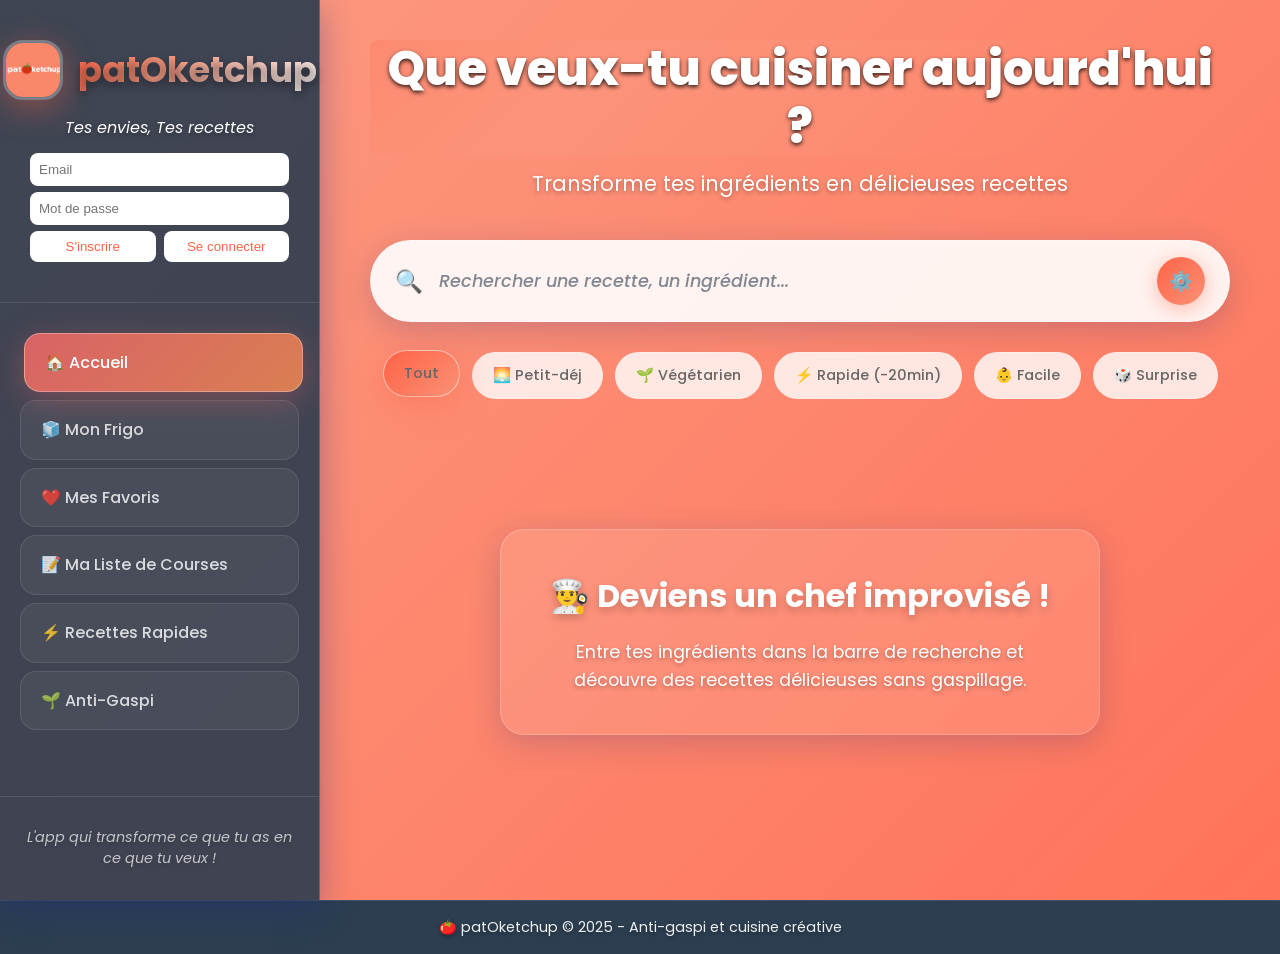
==== index.html @ b8042916 ":sparkles: add translation, api and fridge feature" ====
<!DOCTYPE html>
<html lang="fr">
<head>
    <meta charset="UTF-8">
    <meta name="viewport" content="width=device-width, initial-scale=1.0">
    <title>patOketchup - Tes envies, Tes recettes</title>
    <meta name="description" content="Transforme ce que tu as en ce que tu veux ! Trouve des recettes délicieuses avec tes ingrédients.">
    <link rel="stylesheet" href="style.css">
    <link rel="preconnect" href="https://fonts.googleapis.com">
    <link rel="preconnect" href="https://fonts.gstatic.com" crossorigin>
    <link href="https://fonts.googleapis.com/css2?family=Poppins:wght@300;400;600;700&display=swap" rel="stylesheet">
</head>
<body>
    <!-- Layout Dashboard : Sidebar + Main Content -->
    <div class="dashboard-layout">
        
        <!-- Sidebar gauche (navigation) -->
        <aside class="sidebar">
            <div class="sidebar-header">
                <div class="logo-section">
                    <img src="Images/logo.png" alt="Logo patOketchup" class="logo">
                    <h1 class="app-name">patOketchup</h1>
                </div>
                <p class="tagline">Tes envies, Tes recettes</p>
                <div class="auth-widget" style="margin-top:12px;">
                    <input id="auth-email" type="email" placeholder="Email" style="width:100%;padding:8px;border-radius:8px;border:1px solid rgba(255,255,255,0.1);margin-bottom:6px;">
                    <input id="auth-password" type="password" placeholder="Mot de passe" style="width:100%;padding:8px;border-radius:8px;border:1px solid rgba(255,255,255,0.1);margin-bottom:6px;">
                    <div style="display:flex;gap:8px;">
                        <button id="signup-btn" style="flex:1;padding:8px;border-radius:8px;background:#fff;color:#FF6347;border:none;">S'inscrire</button>
                        <button id="signin-btn" style="flex:1;padding:8px;border-radius:8px;background:#fff;color:#FF6347;border:none;">Se connecter</button>
                    </div>
                    <button id="signout-btn" style="display:none;margin-top:8px;padding:8px;border-radius:8px;background:transparent;color:#fff;border:1px solid rgba(255,255,255,0.2);">Se déconnecter</button>
                </div>
            </div>
            
            <nav class="sidebar-nav">
                <ul class="nav-menu">
                    <li class="nav-item active">
                        <a href="#" class="nav-link" data-section="home">
                            🏠 Accueil
                        </a>
                    </li>
                    <li class="nav-item">
                        <a href="#" class="nav-link" data-section="frigo">
                            🧊 Mon Frigo
                        </a>
                    </li>
                    <li class="nav-item">
                        <a href="#" class="nav-link" data-section="favorites">
                            ❤️ Mes Favoris
                        </a>
                    </li>
                    <li class="nav-item">
                        <a href="#" class="nav-link" data-section="shopping">
                            📝 Ma Liste de Courses
                        </a>
                    </li>
                    <li class="nav-item">
                        <a href="#" class="nav-link" data-section="quick">
                            ⚡ Recettes Rapides
                        </a>
                    </li>
                    <li class="nav-item">
                        <a href="#" class="nav-link" data-section="anti-gaspi">
                            🌱 Anti-Gaspi
                        </a>
                    </li>
                </ul>
            </nav>
            
            <div class="sidebar-footer">
                <p class="slogan">L'app qui transforme ce que tu as en ce que tu veux !</p>
            </div>
        </aside>

        <!-- Zone de contenu principale -->
        <main class="main-content">
            <div class="content-container">
                <!-- En-tête du contenu -->
                <header class="content-header">
                    <h2 class="page-title">Que veux-tu cuisiner aujourd'hui ?</h2>
                    <p class="page-subtitle">Transforme tes ingrédients en délicieuses recettes</p>
                </header>

                <!-- Zone de recherche moderne -->
                <section class="search-section">
                    <div class="search-container">
                        <div class="search-bar">
                            <span class="search-icon">🔍</span>
                            <input 
                                type="text" 
                                id="ingredients-input" 
                                class="search-input"
                                placeholder="Rechercher une recette, un ingrédient..."
                                aria-label="Rechercher des recettes"
                            >
                            <button type="button" class="filter-btn" aria-label="Filtres">
                                ⚙️
                            </button>
                        </div>
                        
                        <!-- Categories rapides (chips) -->
                        <div class="categories-chips">
                            <button type="button" class="chip active" data-category="all">Tout</button>
                            <button type="button" class="chip" data-category="breakfast">🌅 Petit-déj</button>
                            <button type="button" class="chip" data-category="vegetarian">🌱 Végétarien</button>
                            <button type="button" class="chip" data-category="quick">⚡ Rapide (-20min)</button>
                            <button type="button" class="chip" data-category="easy">👶 Facile</button>
                            <button type="button" class="chip" data-category="surprise">🎲 Surprise</button>
                        </div>
                    </div>
                </section>

                <!-- Zone de résultats (Accueil) -->
                <section class="results-section" id="home-section">
                    <div class="results-header" style="display: none;">
                        <h3 class="results-title">Recettes trouvées</h3>
                        <span class="results-count" id="results-count">0 recette(s)</span>
                    </div>
                    
                    <!-- Grille des cartes de recettes -->
                    <div class="recipes-grid" id="recipes-grid">
                        <!-- Les cartes de recettes apparaîtront ici via JavaScript -->
                    </div>
                    
                    <!-- Message d'état -->
                    <div class="message-container" id="message-container">
                        <div class="welcome-message">
                            <h3>👨‍🍳 Deviens un chef improvisé !</h3>
                            <p>Entre tes ingrédients dans la barre de recherche et découvre des recettes délicieuses sans gaspillage.</p>
                        </div>
                    </div>
                </section>

                <!-- Section Mon Frigo (masquée par défaut) -->
                <section class="frigo-section" id="frigo-section" style="display: none;">
                    <div class="frigo-header">
                        <h3 class="frigo-title">🧊 Que reste-t-il dans ton frigo ?</h3>
                        <p class="frigo-subtitle">Ajoute tes ingrédients et découvre les recettes possibles avec l'API</p>
                    </div>

                    <!-- Zone d'ajout d'ingrédients -->
                    <div class="ingredients-input-section">
                        <div class="add-ingredient-bar">
                            <span class="ingredient-icon">🥗</span>
                            <input 
                                type="text" 
                                id="frigo-ingredient-input" 
                                class="ingredient-input"
                                placeholder="Ajouter un ingrédient (ex: tomates, pâtes, fromage...)"
                            >
                            <button type="button" class="add-ingredient-btn" id="add-ingredient-btn">
                                ➕ Ajouter
                            </button>
                        </div>
                        
                        <!-- Suggestions d'ingrédients populaires -->
                        <div class="ingredient-suggestions">
                            <span class="suggestions-label">Suggestions :</span>
                            <button type="button" class="suggestion-chip" data-ingredient="tomates">🍅 Tomates</button>
                            <button type="button" class="suggestion-chip" data-ingredient="pâtes">🍝 Pâtes</button>
                            <button type="button" class="suggestion-chip" data-ingredient="oeufs">🥚 Œufs</button>
                            <button type="button" class="suggestion-chip" data-ingredient="fromage">🧀 Fromage</button>
                            <button type="button" class="suggestion-chip" data-ingredient="oignons">🧅 Oignons</button>
                            <button type="button" class="suggestion-chip" data-ingredient="ail">🧄 Ail</button>
                        </div>
                    </div>

                    <!-- Liste des ingrédients sélectionnés -->
                    <div class="selected-ingredients" id="selected-ingredients-container">
                        <h4 class="ingredients-list-title">🎒 Tes ingrédients :</h4>
                        <div class="ingredients-list" id="ingredients-list">
                            <div class="empty-ingredients">
                                <p>👆 Commence par ajouter des ingrédients de ton frigo</p>
                            </div>
                        </div>
                        <div class="ingredients-actions" style="display: none;">
                            <button type="button" class="btn-search-recipes" id="search-by-ingredients-btn">
                                🔍 Chercher des recettes
                            </button>
                            <button type="button" class="btn-clear-ingredients" id="clear-ingredients-btn">
                                🗑️ Vider
                            </button>
                        </div>
                    </div>

                    <!-- Résultats de recherche par ingrédients -->
                    <div class="frigo-results" id="frigo-results" style="display: none;">
                        <h4 class="frigo-results-title">🍽️ Recettes possibles avec tes ingrédients :</h4>
                        <div class="frigo-recipes-grid" id="frigo-recipes-grid">
                            <!-- Les recettes de l'API apparaîtront ici -->
                        </div>
                    </div>
                </section>
            </div>
        </main>
    </div>

    <!-- Modal pour afficher le détail d'une recette (sera utilisée plus tard) -->
    <div class="modal" id="recipe-modal" style="display: none;">
        <div class="modal-overlay" id="modal-overlay"></div>
        <div class="modal-content">
            <div class="modal-header">
                <h3 class="modal-title" id="modal-title">Titre de la recette</h3>
                <button class="modal-close" id="modal-close" aria-label="Fermer la recette">
                    ✕
                </button>
            </div>
            <div class="modal-body" id="modal-body">
                <!-- Le contenu détaillé de la recette apparaîtra ici -->
                <div class="recipe-details">
                    <div class="recipe-image">
                        <img id="modal-recipe-image" src="" alt="Image de la recette">
                    </div>
                    <div class="recipe-meta">
                        <span class="recipe-time">⏱️ <span id="modal-recipe-time">30 min</span></span>
                        <span class="recipe-difficulty">👨‍🍳 <span id="modal-recipe-difficulty">Facile</span></span>
                        <span class="recipe-servings">🍽️ <span id="modal-recipe-servings">4 pers.</span></span>
                    </div>
                    <div class="recipe-content" id="modal-recipe-content">
                        <!-- Instructions et ingrédients -->
                    </div>
                </div>
            </div>
        </div>
    </div>

    <!-- Pied de page -->
    <footer class="footer">
        <div class="footer-content">
            <p>🍅 patOketchup © 2025 - Anti-gaspi et cuisine créative</p>
        </div>
    </footer>

    <!-- Script JavaScript (sera créé à l'étape 3) -->
    <script src="script.js"></script>
</body>
</html>
---- style.css ----
/* ========================================
   RESET ET BASE STYLES - DESIGN MODERNE
======================================== */
* {
    margin: 0;
    padding: 0;
    box-sizing: border-box;
}

/* Amélioration globale de la qualité des images */
img {
    image-rendering: high-quality;
    image-rendering: -webkit-optimize-contrast;
    image-rendering: crisp-edges;
    backface-visibility: hidden;
    -webkit-backface-visibility: hidden;
    /* Smooth rendering pour les navigateurs modernes */
    -webkit-font-smoothing: antialiased;
    -moz-osx-font-smoothing: grayscale;
    /* Optimisation GPU */
    transform: translateZ(0);
    will-change: transform;
}

body {
    font-family: 'Poppins', -apple-system, BlinkMacSystemFont, 'Segoe UI', sans-serif;
    line-height: 1.6;
    background: linear-gradient(135deg, #FA9175 0%, #FF6347 25%, #FFA07A 75%, #FA9175 100%);
    background-size: 400% 400%;
    animation: gradientShift 8s ease infinite;
    color: #2d3748;
    height: 100vh;
    overflow-x: hidden;
}

@keyframes gradientShift {
    0%, 100% { background-position: 0% 50%; }
    50% { background-position: 100% 50%; }
}

/* ========================================
   LAYOUT DASHBOARD - STRUCTURE MODERNE
======================================== */
.dashboard-layout {
    display: flex;
    height: 100vh;
    width: 100%;
}

/* ========================================
   SIDEBAR MODERNE - GLASSMORPHISM
======================================== */
.sidebar {
    width: 320px;
    min-width: 320px;
    background: rgba(44, 62, 80, 0.9);
    border-right: 1px solid rgba(255, 255, 255, 0.2);
    color: #ffffff;
    display: flex;
    flex-direction: column;
    box-shadow: 0 8px 32px rgba(31, 38, 135, 0.37);
    position: relative;
    z-index: 100;
}

.sidebar-header {
    padding: 40px 30px;
    text-align: center;
    border-bottom: 1px solid rgba(255, 255, 255, 0.1);
}

.logo-section {
    display: flex;
    align-items: center;
    justify-content: center;
    gap: 15px;
    margin-bottom: 15px;
}

.logo {
    width: 60px;
    height: 60px;
    border-radius: 20px;
    object-fit: cover;
    border: 3px solid rgba(255, 255, 255, 0.3);
    box-shadow: 0 8px 32px rgba(255, 99, 71, 0.4);
    transition: all 0.3s ease;
}

.logo:hover {
    transform: scale(1.05) rotate(5deg);
    box-shadow: 0 12px 40px rgba(255, 99, 71, 0.6);
}

.app-name {
    font-size: 2.2rem;
    font-weight: 700;
    background: linear-gradient(135deg, #FF6347 0%, #FA9175 30%, #FFFFFF 100%);
    background-clip: text;
    -webkit-background-clip: text;
    -webkit-text-fill-color: transparent;
    margin: 0;
    text-shadow: 0 4px 8px rgba(0, 0, 0, 0.4);
    /* Fallback pour navigateurs non compatibles */
    color: #FFFFFF;
}

.tagline {
    font-size: 1rem;
    color: #FFFFFF;
    font-weight: 400;
    font-style: italic;
    margin: 10px 0 0 0;
    text-shadow: 0 2px 4px rgba(0, 0, 0, 0.3);
}

/* NAVIGATION MODERNE */
.sidebar-nav {
    flex: 1;
    padding: 30px 20px;
}

.nav-menu {
    list-style: none;
}

.nav-item {
    margin-bottom: 8px;
}

.nav-link {
    display: flex;
    align-items: center;
    padding: 16px 20px;
    color: rgba(255, 255, 255, 0.8);
    text-decoration: none;
    font-size: 1rem;
    font-weight: 500;
    transition: all 0.3s cubic-bezier(0.4, 0, 0.2, 1);
    border-radius: 16px;
    background: rgba(255, 255, 255, 0.05);
    margin-bottom: 8px;
    border: 1px solid rgba(255, 255, 255, 0.1);
}

.nav-link:hover {
    background: rgba(255, 255, 255, 0.15);
    transform: translateX(8px);
    color: #ffffff;
    border-color: rgba(255, 255, 255, 0.3);
    box-shadow: 0 4px 20px rgba(255, 255, 255, 0.1);
}

.nav-item.active .nav-link {
    background: linear-gradient(135deg, rgba(255, 107, 107, 0.8), rgba(255, 142, 83, 0.8));
    color: #ffffff;
    border-color: rgba(255, 255, 255, 0.3);
    box-shadow: 0 8px 32px rgba(255, 107, 107, 0.3);
    transform: translateX(4px);
}

/* FOOTER SIDEBAR */
.sidebar-footer {
    padding: 30px 20px;
    border-top: 1px solid rgba(255, 255, 255, 0.1);
    text-align: center;
}

.slogan {
    font-size: 0.9rem;
    color: rgba(255, 255, 255, 0.7);
    line-height: 1.5;
    font-style: italic;
    text-shadow: 0 2px 4px rgba(0, 0, 0, 0.2);
}

/* ========================================
   CONTENU PRINCIPAL - MODERNE
======================================== */
.main-content {
    flex: 1;
    background: rgba(255, 255, 255, 0.1);
    display: flex;
    flex-direction: column;
    overflow-y: auto;
}

.content-container {
    flex: 1;
    padding: 40px 50px;
    max-width: none;
}

/* EN-TÊTE MODERNE */
.content-header {
    margin-bottom: 40px;
    text-align: center;
}

.page-title {
    font-size: 3rem;
    font-weight: 800;
    color: #FFFFFF;
    margin-bottom: 12px;
    line-height: 1.2;
    text-shadow: 0 2px 4px rgba(0, 0, 0, 0.8);
    /* Effet de dégradé plus subtil en arrière-plan */
    position: relative;
}

.page-title::before {
    content: '';
    position: absolute;
    top: 0;
    left: 0;
    right: 0;
    bottom: 0;
    background: linear-gradient(135deg, #FF6347 0%, #FA9175 25%, transparent 85%);
    z-index: -1;
    border-radius: 8px;
    opacity: 0.3;
}

.page-subtitle {
    font-size: 1.3rem;
    color: #FFFFFF;
    font-weight: 400;
    text-shadow: 0 2px 4px rgba(0, 0, 0, 0.3);
}

/* ========================================
   SECTION RECHERCHE ULTRA-MODERNE
======================================== */
.search-section {
    margin-bottom: 50px;
}

.search-container {
    max-width: 900px;
    margin: 0 auto;
}

/* BARRE DE RECHERCHE GLASSMORPHISM */
.search-bar {
    display: flex;
    align-items: center;
    background: rgba(255, 255, 255, 0.9);
    border: 1px solid rgba(255, 255, 255, 0.3);
    border-radius: 60px;
    padding: 16px 24px;
    box-shadow: 0 8px 32px rgba(31, 38, 135, 0.2);
    transition: all 0.3s cubic-bezier(0.4, 0, 0.2, 1);
    margin-bottom: 30px;
}

.search-bar:focus-within {
    transform: translateY(-2px);
    border-color: rgba(255, 255, 255, 0.5);
    box-shadow: 0 12px 40px rgba(31, 38, 135, 0.3);
    background: rgba(255, 255, 255, 0.95);
}

.search-icon {
    font-size: 1.4rem;
    margin-right: 16px;
    color: #FF6347;
}

.search-input {
    flex: 1;
    border: none;
    outline: none;
    font-size: 1.1rem;
    font-family: 'Poppins', sans-serif;
    color: #2c3e50;
    background: transparent;
    font-weight: 500;
}

.search-input::placeholder {
    color: rgba(44, 62, 80, 0.6);
    font-style: italic;
}

.filter-btn {
    background: linear-gradient(135deg, #FF6347, #FA9175);
    color: #FFFFFF;
    border: none;
    width: 48px;
    height: 48px;
    border-radius: 50%;
    cursor: pointer;
    font-size: 1.2rem;
    transition: all 0.3s cubic-bezier(0.4, 0, 0.2, 1);
    display: flex;
    align-items: center;
    justify-content: center;
    box-shadow: 0 4px 20px rgba(255, 99, 71, 0.4);
}

.filter-btn:hover {
    transform: scale(1.1) rotate(90deg);
    box-shadow: 0 8px 32px rgba(255, 99, 71, 0.6);
}

/* CATEGORIES MODERNES */
.categories-chips {
    display: flex;
    gap: 12px;
    justify-content: center;
    flex-wrap: wrap;
}

.chip {
    background: rgba(255, 255, 255, 0.8);
    color: #666;
    border: 1px solid rgba(255, 255, 255, 0.2);
    padding: 12px 20px;
    border-radius: 30px;
    font-size: 0.9rem;
    font-weight: 500;
    font-family: 'Poppins', sans-serif;
    cursor: pointer;
    transition: all 0.3s cubic-bezier(0.4, 0, 0.2, 1);
    white-space: nowrap;
    text-shadow: none;
}

.chip:hover {
    background: rgba(255, 255, 255, 0.95);
    transform: translateY(-2px);
    box-shadow: 0 8px 24px rgba(31, 38, 135, 0.3);
    border-color: rgba(255, 255, 255, 0.4);
}

.chip.active {
    background: linear-gradient(135deg, #FF6347, #FA9175);
    border-color: rgba(255, 255, 255, 0.5);
    box-shadow: 0 8px 32px rgba(255, 99, 71, 0.4);
    transform: translateY(-2px);
}

/* ========================================
   SECTION RÉSULTATS MODERNE
======================================== */
.results-section {
    flex: 1;
}

.results-header {
    display: flex;
    justify-content: space-between;
    align-items: center;
    margin-bottom: 35px;
    padding: 20px 0;
}

.results-title {
    font-size: 2rem;
    font-weight: 700;
    color: #ffffff;
    text-shadow: 0 4px 8px rgba(0, 0, 0, 0.2);
}

.results-count {
    background: linear-gradient(135deg, #FF6347, #FA9175);
    color: #FFFFFF;
    padding: 12px 24px;
    border-radius: 25px;
    font-size: 0.9rem;
    font-weight: 600;
    box-shadow: 0 4px 20px rgba(255, 99, 71, 0.4);
}

/* GRILLE MODERNE */
.recipes-grid {
    display: grid;
    grid-template-columns: repeat(auto-fill, minmax(320px, 1fr));
    gap: 30px;
    margin-top: 30px;
}

/* CARTES ULTRA-MODERNES */
.recipe-card {
    background: rgba(255, 255, 255, 0.9);
    border-radius: 24px;
    overflow: hidden;
    transition: all 0.4s cubic-bezier(0.4, 0, 0.2, 1);
    cursor: pointer;
    border: 1px solid rgba(255, 255, 255, 0.2);
    box-shadow: 0 8px 32px rgba(31, 38, 135, 0.2);
    position: relative;
}

.recipe-card::before {
    content: '';
    position: absolute;
    top: 0;
    left: 0;
    right: 0;
    bottom: 0;
    background: linear-gradient(135deg, rgba(255, 255, 255, 0.1), rgba(255, 255, 255, 0.05));
    opacity: 0;
    transition: opacity 0.3s ease;
    pointer-events: none;
    border-radius: 24px;
}

.recipe-card:hover::before {
    opacity: 1;
}

.recipe-card:hover {
    transform: translateY(-8px) scale(1.02);
    box-shadow: 0 20px 60px rgba(31, 38, 135, 0.4);
    border-color: rgba(255, 255, 255, 0.4);
}

.recipe-card-image {
    width: 100%;
    height: 200px;
    object-fit: cover;
    transition: transform 0.4s ease;
    /* Amélioration de la qualité d'affichage des images */
    image-rendering: high-quality;
    image-rendering: -webkit-optimize-contrast;
    image-rendering: crisp-edges;
    backface-visibility: hidden;
    -webkit-backface-visibility: hidden;
    /* Anti-aliasing pour des images plus nettes */
    -webkit-font-smoothing: antialiased;
    -moz-osx-font-smoothing: grayscale;
}

.recipe-card:hover .recipe-card-image {
    transform: scale(1.05);
}

/* BOUTON FAVORI MODERNE */
.recipe-favorite {
    position: absolute;
    top: 16px;
    right: 16px;
    background: rgba(255, 255, 255, 0.9);
    border: none;
    width: 44px;
    height: 44px;
    border-radius: 50%;
    cursor: pointer;
    display: flex;
    align-items: center;
    justify-content: center;
    font-size: 1.2rem;
    transition: all 0.3s cubic-bezier(0.4, 0, 0.2, 1);
    box-shadow: 0 4px 16px rgba(0, 0, 0, 0.1);
}

.recipe-favorite:hover {
    background: rgba(255, 255, 255, 1);
    transform: scale(1.15);
    box-shadow: 0 8px 24px rgba(0, 0, 0, 0.15);
}

.recipe-favorite.active {
    color: #FF6347;
    background: rgba(255, 255, 255, 1);
    box-shadow: 0 8px 24px rgba(255, 99, 71, 0.3);
}

.recipe-card-content {
    padding: 24px;
    color: #ffffff;
}

.recipe-card-title {
    font-size: 1.3rem;
    font-weight: 600;
    color: #ffffff;
    margin-bottom: 16px;
    line-height: 1.3;
    text-shadow: 0 2px 4px rgba(0, 0, 0, 0.2);
}

/* INFORMATIONS MODERNES */
.recipe-card-meta {
    display: flex;
    justify-content: space-between;
    align-items: center;
    margin-bottom: 16px;
    font-size: 0.85rem;
    color: rgba(255, 255, 255, 0.8);
}

.recipe-meta-item {
    display: flex;
    align-items: center;
    gap: 6px;
    background: rgba(255, 255, 255, 0.1);
    padding: 6px 12px;
    border-radius: 16px;
}

.recipe-card-ingredients {
    font-size: 0.9rem;
    color: rgba(255, 255, 255, 0.7);
    margin-bottom: 20px;
    line-height: 1.5;
    display: -webkit-box;
    -webkit-line-clamp: 2;
    line-clamp: 2;
    -webkit-box-orient: vertical;
    overflow: hidden;
}

.view-recipe-btn {
    background: linear-gradient(135deg, #FF6347, #FA9175);
    color: #FFFFFF;
    border: none;
    padding: 14px 28px;
    border-radius: 30px;
    font-size: 1rem;
    font-weight: 600;
    cursor: pointer;
    transition: all 0.3s cubic-bezier(0.4, 0, 0.2, 1);
    width: 100%;
    box-shadow: 0 4px 20px rgba(255, 99, 71, 0.3);
}

.view-recipe-btn:hover {
    background: linear-gradient(135deg, #FA9175, #FF6347);
    transform: translateY(-2px);
    box-shadow: 0 8px 32px rgba(255, 99, 71, 0.5);
}

/* MESSAGE MODERNE */
.message-container {
    text-align: center;
    padding: 80px 20px;
}

.welcome-message {
    max-width: 600px;
    margin: 0 auto;
    background: rgba(255, 255, 255, 0.1);
    padding: 40px;
    border-radius: 24px;
    border: 1px solid rgba(255, 255, 255, 0.2);
    box-shadow: 0 8px 32px rgba(31, 38, 135, 0.2);
}

.welcome-message h3 {
    font-size: 2rem;
    color: #ffffff;
    margin-bottom: 16px;
    font-weight: 700;
    text-shadow: 0 4px 8px rgba(0, 0, 0, 0.2);
}

.welcome-message p {
    font-size: 1.1rem;
    color: #FFFFFF;
    line-height: 1.6;
    text-shadow: 0 2px 4px rgba(0, 0, 0, 0.3);
}

/* ========================================
   MODAL ULTRA-MODERNE
======================================== */
.modal {
    position: fixed;
    top: 0;
    left: 0;
    width: 100%;
    height: 100%;
    z-index: 3000;
    display: flex;
    align-items: center;
    justify-content: center;
    padding: 20px;
    animation: fadeInUp 0.4s cubic-bezier(0.4, 0, 0.2, 1);
}

.modal-overlay {
    position: absolute;
    top: 0;
    left: 0;
    width: 100%;
    height: 100%;
    background: rgba(44, 62, 80, 0.8);
}

.modal-content {
    position: relative;
    background: rgba(255, 255, 255, 0.95);
    border: 1px solid rgba(255, 255, 255, 0.2);
    border-radius: 24px;
    max-width: 900px;
    width: 100%;
    max-height: 90vh;
    overflow: hidden;
    box-shadow: 0 25px 80px rgba(0, 0, 0, 0.3);
    z-index: 3001;
    animation: slideInScale 0.4s cubic-bezier(0.4, 0, 0.2, 1);
}

.modal-header {
    background: linear-gradient(135deg, #FF6347, #FA9175);
    color: #FFFFFF;
    padding: 25px 30px;
    display: flex;
    justify-content: space-between;
    align-items: center;
}

.modal-title {
    font-size: 1.6rem;
    font-weight: 700;
    margin: 0;
    text-shadow: 0 2px 4px rgba(0, 0, 0, 0.3);
}

.modal-close {
    background: rgba(255, 255, 255, 0.2);
    border: none;
    color: #ffffff;
    width: 44px;
    height: 44px;
    border-radius: 50%;
    cursor: pointer;
    display: flex;
    align-items: center;
    justify-content: center;
    font-size: 1.3rem;
    transition: all 0.3s cubic-bezier(0.4, 0, 0.2, 1);
    border: 1px solid rgba(255, 255, 255, 0.3);
}

.modal-close:hover {
    background: rgba(255, 255, 255, 0.3);
    transform: scale(1.1) rotate(90deg);
    box-shadow: 0 4px 16px rgba(0, 0, 0, 0.2);
}

.modal-body {
    padding: 30px;
    max-height: calc(90vh - 100px);
    overflow-y: auto;
    color: #ffffff;
}

.recipe-details {
    display: grid;
    gap: 25px;
}

.recipe-image img {
    width: 100%;
    height: 280px;
    object-fit: cover;
    border-radius: 16px;
    box-shadow: 0 8px 32px rgba(0, 0, 0, 0.2);
    /* Amélioration de la qualité d'affichage des images */
    image-rendering: high-quality;
    image-rendering: -webkit-optimize-contrast;
    image-rendering: crisp-edges;
    backface-visibility: hidden;
    -webkit-backface-visibility: hidden;
}

.recipe-meta {
    display: flex;
    gap: 16px;
    justify-content: center;
    flex-wrap: wrap;
}

.recipe-meta span {
    background: rgba(255, 255, 255, 0.15);
    padding: 10px 18px;
    border-radius: 24px;
    font-size: 0.95rem;
    color: #ffffff;
    font-weight: 500;
    border: 1px solid rgba(255, 255, 255, 0.2);
    text-shadow: 0 2px 4px rgba(0, 0, 0, 0.2);
}

.recipe-content {
    white-space: pre-line;
    line-height: 1.8;
    color: rgba(255, 255, 255, 0.9);
    font-size: 1rem;
    background: rgba(255, 255, 255, 0.05);
    padding: 20px;
    border-radius: 16px;
    border: 1px solid rgba(255, 255, 255, 0.1);
}

/* ========================================
   FOOTER MODERNE
======================================== */
.footer {
    background: rgba(44, 62, 80, 0.8);
    color: rgba(255, 255, 255, 0.8);
    padding: 20px 0;
    margin-top: auto;
    border-top: 1px solid rgba(255, 255, 255, 0.1);
}

.footer-content {
    text-align: center;
    padding: 0 50px;
    font-size: 0.9rem;
    text-shadow: 0 2px 4px rgba(0, 0, 0, 0.3);
}

/* ========================================
   RESPONSIVE ULTRA-MODERNE
======================================== */
@media (max-width: 992px) {
    .dashboard-layout {
        flex-direction: column;
        height: auto;
        min-height: 100vh;
    }
    
    .sidebar {
        width: 100%;
        min-width: auto;
        order: 2;
        background: rgba(44, 62, 80, 0.95);
    }
    
    .main-content {
        order: 1;
        min-height: 70vh;
    }
    
    .content-container {
        padding: 25px 30px;
    }
    
    .page-title {
        font-size: 2.2rem;
    }
    
    .recipes-grid {
        grid-template-columns: repeat(auto-fill, minmax(280px, 1fr));
        gap: 20px;
    }
}

@media (max-width: 768px) {
    body {
        background-size: 200% 200%;
    }
    
    .content-container {
        padding: 20px;
    }
    
    .page-title {
        font-size: 1.8rem;
    }
    
    .search-bar {
        padding: 12px 18px;
    }
    
    .categories-chips {
        gap: 8px;
        justify-content: center;
    }
    
    .recipes-grid {
        grid-template-columns: 1fr;
        gap: 16px;
    }
    
    .results-header {
        flex-direction: column;
        gap: 12px;
        text-align: center;
    }
    
    .app-name {
        font-size: 1.8rem;
    }
    
    .logo {
        width: 50px;
        height: 50px;
    }
}

/* ========================================
   ANIMATIONS FLUIDES MODERNES
======================================== */
@keyframes fadeInUp {
    from { 
        opacity: 0; 
        transform: translateY(40px); 
    }
    to { 
        opacity: 1; 
        transform: translateY(0); 
    }
}

@keyframes slideInScale {
    from { 
        opacity: 0; 
        transform: scale(0.9) translateY(20px); 
    }
    to { 
        opacity: 1; 
        transform: scale(1) translateY(0); 
    }
}

@keyframes shimmer {
    0% { transform: translateX(-100%); }
    100% { transform: translateX(100%); }
}

/* ========================================
   MODAL - STYLE MODERNE
======================================== */
.modal {
    position: fixed;
    top: 0;
    left: 0;
    width: 100%;
    height: 100%;
    z-index: 2000;
    display: flex;
    align-items: center;
    justify-content: center;
    padding: 20px;
}

.modal-overlay {
    position: absolute;
    top: 0;
    left: 0;
    width: 100%;
    height: 100%;
    background: rgba(44, 62, 80, 0.8);
}

.modal-content {
    position: relative;
    background: #ffffff;
    border-radius: 20px;
    max-width: 900px;
    width: 100%;
    max-height: 90vh;
    overflow: hidden;
    box-shadow: 0 25px 80px rgba(0, 0, 0, 0.3);
    z-index: 2001;
}

.modal-header {
    background: linear-gradient(135deg, #FF6347 0%, #FF4500 100%);
    color: #ffffff;
    padding: 25px 30px;
    display: flex;
    justify-content: space-between;
    align-items: center;
}

.modal-title {
    font-size: 1.5rem;
    font-weight: 600;
    margin: 0;
}

.modal-close {
    background: rgba(255, 255, 255, 0.2);
    border: none;
    color: #ffffff;
    width: 40px;
    height: 40px;
    border-radius: 50%;
    cursor: pointer;
    display: flex;
    align-items: center;
    justify-content: center;
    font-size: 1.2rem;
    transition: all 0.3s ease;
}

.modal-close:hover {
    background: rgba(255, 255, 255, 0.3);
    transform: scale(1.05);
}

.modal-body {
    padding: 30px;
    max-height: calc(90vh - 100px);
    overflow-y: auto;
}

.recipe-details {
    display: grid;
    gap: 25px;
}

.recipe-image img {
    width: 100%;
    height: 250px;
    object-fit: cover;
    border-radius: 12px;
}

.recipe-meta {
    display: flex;
    gap: 20px;
    justify-content: center;
    flex-wrap: wrap;
}

.recipe-meta span {
    background: #FA9175 ;
    padding: 8px 16px;
    border-radius: 20px;
    font-size: 0.9rem;
    color: #6c757d;
    font-weight: 500;
}

.recipe-content {
    white-space: pre-line;
    line-height: 1.6;
    color: #2c3e50;
}

/* ========================================
   FOOTER
======================================== */
.footer {
    background: #2c3e50;
    color: #ecf0f1;
    padding: 15px 0;
    margin-top: auto;
}

.footer-content {
    text-align: center;
    padding: 0 40px;
}

/* ========================================
   RESPONSIVE - MOBILE
======================================== */
@media (max-width: 992px) {
    .dashboard-layout {
        flex-direction: column;
        height: auto;
        min-height: 100vh;
    }
    
    .sidebar {
        width: 100%;
        min-width: auto;
        order: 2;
    }
    
    .main-content {
        order: 1;
        min-height: 60vh;
    }
    
    .content-container {
        padding: 20px;
    }
    
    .page-title {
        font-size: 1.8rem;
    }
    
    .recipes-grid {
        grid-template-columns: repeat(auto-fill, minmax(250px, 1fr));
        gap: 15px;
    }
    
    .categories-chips {
        justify-content: center;
    }
    
    .modal-content {
        margin: 10px;
    }
    
    .modal-header {
        padding: 20px;
    }
    
    .modal-body {
        padding: 20px;
    }
}

@media (max-width: 768px) {
    .content-container {
        padding: 15px;
    }
    
    .page-title {
        font-size: 1.6rem;
    }
    
    .page-subtitle {
        font-size: 1rem;
    }
    
    .search-bar {
        padding: 6px 15px;
    }
    
    .categories-chips {
        gap: 8px;
    }
    
    .chip {
        padding: 6px 12px;
        font-size: 0.8rem;
    }
    
    .recipes-grid {
        grid-template-columns: 1fr;
    }
    
    .results-header {
        flex-direction: column;
        gap: 10px;
        text-align: center;
    }
}

/* ========================================
   ANIMATIONS
======================================== */
@keyframes fadeInUp {
    from { 
        opacity: 0; 
        transform: translateY(30px); 
    }
    to { 
        opacity: 1; 
        transform: translateY(0); 
    }
}

@keyframes slideIn {
    from { 
        opacity: 0; 
        transform: scale(0.95); 
    }
    to { 
        opacity: 1; 
        transform: scale(1); 
    }
}

.recipe-card {
    animation: fadeInUp 0.5s ease forwards;
}

.modal {
    animation: fadeInUp 0.3s ease;
}

.modal-content {
    animation: slideIn 0.3s ease;
}

/* États de chargement */
.loading {
    display: inline-block;
    width: 20px;
    height: 20px;
    border: 3px solid #e9ecef;
    border-radius: 50%;
    border-top-color: #FF6347;
    animation: spin 1s linear infinite;
}

@keyframes spin {
    to { transform: rotate(360deg); }
}

/* ========================================
   ACCESSIBILITÉ RENFORCÉE
======================================== */

/* Support amélioré pour l'accessibilité */
@supports not (background-clip: text) {
    .app-name {
        color: #FFFFFF !important;
        background: none !important;
        text-shadow: 0 4px 8px rgba(0, 0, 0, 0.8);
    }
    
    .page-title {
        color: #FFFFFF !important;
        background: none !important;
        text-shadow: 0 4px 8px rgba(0, 0, 0, 0.8);
    }
}

/* Mode contraste élevé pour accessibilité */
@media (prefers-contrast: high) {
    .app-name {
        background: none !important;
        color: #FFFFFF !important;
        text-shadow: 2px 2px 4px rgba(0, 0, 0, 1);
        outline: 2px solid #FFFFFF;
        padding: 4px 8px;
        border-radius: 8px;
    }
    
    .page-title {
        background: none !important;
        color: #FFFFFF !important;
        text-shadow: 2px 2px 4px rgba(0, 0, 0, 1);
    }
}

/* Réduction de mouvement pour accessibilité */
@media (prefers-reduced-motion: reduce) {
    * {
        animation-duration: 0.01ms !important;
        animation-iteration-count: 1 !important;
        transition-duration: 0.01ms !important;
    }
    
    body {
        animation: none !important;
    }
}

/* ========================================
   CARTES DE RECETTES DYNAMIQUES
======================================== */

.recipe-card {
    opacity: 0;
    transform: translateY(20px);
    transition: all 0.3s cubic-bezier(0.4, 0, 0.2, 1);
    cursor: pointer;
}

.recipe-card:hover {
    transform: translateY(-8px);
    box-shadow: 0 20px 60px rgba(0, 0, 0, 0.3);
}

.recipe-card .recipe-image {
    position: relative;
    height: 200px;
    overflow: hidden;
}

.recipe-card .recipe-image img {
    width: 100%;
    height: 100%;
    object-fit: cover;
    transition: transform 0.3s ease;
}

.recipe-card:hover .recipe-image img {
    transform: scale(1.1);
}

.recipe-category {
    position: absolute;
    top: 12px;
    left: 12px;
    background: rgba(255, 99, 71, 0.9);
    color: white;
    padding: 6px 12px;
    border-radius: 20px;
    font-size: 0.8rem;
    font-weight: 600;
    text-transform: uppercase;
}

.recipe-content {
    padding: 20px;
}

.recipe-title {
    font-size: 1.3rem;
    font-weight: 700;
    color: #2c3e50;
    margin-bottom: 8px;
    line-height: 1.3;
}

.recipe-description {
    color: #7f8c8d;
    font-size: 0.9rem;
    line-height: 1.5;
    margin-bottom: 16px;
    display: -webkit-box;
    -webkit-line-clamp: 2;
    line-clamp: 2; /* Propriété standard CSS */
    -webkit-box-orient: vertical;
    overflow: hidden;
}

.recipe-meta {
    display: flex;
    gap: 16px;
    font-size: 0.85rem;
    color: #95a5a6;
}

.recipe-meta span {
    display: flex;
    align-items: center;
    gap: 6px;
}

.recipe-meta .recipe-difficulty.facile {
    color: #27ae60;
}

.recipe-meta .recipe-difficulty.moyen {
    color: #f39c12;
}

.recipe-meta .recipe-difficulty.difficile {
    color: #e74c3c;
}

.recipe-overlay {
    position: absolute;
    top: 0;
    left: 0;
    right: 0;
    bottom: 0;
    background: rgba(255, 99, 71, 0.95);
    display: flex;
    align-items: center;
    justify-content: center;
    opacity: 0;
    transition: opacity 0.3s ease;
}

.recipe-card:hover .recipe-overlay {
    opacity: 1;
}

.view-recipe-btn {
    background: white;
    color: #FF6347;
    border: none;
    padding: 12px 24px;
    border-radius: 25px;
    font-weight: 600;
    cursor: pointer;
    transform: translateY(10px);
    transition: all 0.3s ease;
    display: flex;
    align-items: center;
    gap: 8px;
}

.recipe-card:hover .view-recipe-btn {
    transform: translateY(0);
}

.view-recipe-btn:hover {
    background: #f8f9fa;
    transform: scale(1.05);
}

/* ========================================
   MODAL DÉTAILLÉ - STYLES SPÉCIFIQUES
======================================== */

.recipe-details {
    display: grid;
    grid-template-columns: 1fr 1fr;
    gap: 0;
}

.recipe-image-large {
    position: relative;
    height: 300px;
}

.recipe-image-large img {
    width: 100%;
    height: 100%;
    object-fit: cover;
    /* Amélioration de la qualité d'affichage des images larges */
    image-rendering: high-quality;
    image-rendering: -webkit-optimize-contrast;
    image-rendering: crisp-edges;
    backface-visibility: hidden;
    -webkit-backface-visibility: hidden;
}

.recipe-meta-overlay {
    position: absolute;
    bottom: 0;
    left: 0;
    right: 0;
    background: linear-gradient(transparent, rgba(0, 0, 0, 0.8));
    color: white;
    padding: 20px;
}

.recipe-category-large {
    background: rgba(255, 99, 71, 0.9);
    padding: 8px 16px;
    border-radius: 20px;
    font-size: 0.9rem;
    font-weight: 600;
    text-transform: uppercase;
    display: inline-block;
    margin-bottom: 10px;
}

.recipe-stats {
    display: flex;
    gap: 20px;
    font-size: 0.9rem;
}

.recipe-stats span {
    display: flex;
    align-items: center;
    gap: 6px;
}

.recipe-info {
    padding: 30px;
}

.recipe-description-large {
    margin-bottom: 30px;
}

.recipe-description-large p {
    font-size: 1.1rem;
    line-height: 1.6;
    color: #5d6d7e;
}

.recipe-ingredients,
.recipe-instructions {
    margin-bottom: 30px;
}

.recipe-ingredients h3,
.recipe-instructions h3 {
    color: #FF6347;
    font-size: 1.3rem;
    margin-bottom: 15px;
    display: flex;
    align-items: center;
    gap: 10px;
}

.ingredients-list {
    list-style: none;
    padding: 0;
}

.ingredients-list li {
    padding: 8px 0;
    display: flex;
    align-items: center;
    gap: 12px;
    border-bottom: 1px solid #ecf0f1;
}

.ingredients-list li:last-child {
    border-bottom: none;
}

.ingredients-list li i {
    color: #27ae60;
}

.instructions-list {
    list-style: none;
    padding: 0;
    counter-reset: step-counter;
}

.instructions-list li {
    display: flex;
    align-items: flex-start;
    gap: 15px;
    padding: 15px 0;
    border-bottom: 1px solid #ecf0f1;
}

.instructions-list li:last-child {
    border-bottom: none;
}

.step-number {
    background: linear-gradient(135deg, #FF6347, #FA9175);
    color: white;
    width: 30px;
    height: 30px;
    border-radius: 50%;
    display: flex;
    align-items: center;
    justify-content: center;
    font-weight: 700;
    font-size: 0.9rem;
    flex-shrink: 0;
}

.step-text {
    flex: 1;
    line-height: 1.5;
    color: #5d6d7e;
}

.btn-primary,
.btn-secondary {
    padding: 12px 24px;
    border: none;
    border-radius: 25px;
    cursor: pointer;
    font-weight: 600;
    display: flex;
    align-items: center;
    gap: 8px;
    transition: all 0.3s ease;
}

.btn-primary {
    background: linear-gradient(135deg, #FF6347, #FA9175);
    color: white;
}

.btn-primary:hover {
    transform: translateY(-2px);
    box-shadow: 0 8px 25px rgba(255, 99, 71, 0.4);
}

.btn-secondary {
    background: #95a5a6;
    color: white;
}

.btn-secondary:hover {
    background: #7f8c8d;
    transform: translateY(-2px);
}

/* ========================================
   LOADING STATES
======================================== */

.loading-state,
.modal-loading {
    text-align: center;
    padding: 60px 20px;
    color: #7f8c8d;
}

.loading-spinner {
    width: 50px;
    height: 50px;
    border: 4px solid #ecf0f1;
    border-top: 4px solid #FF6347;
    border-radius: 50%;
    animation: spin 1s linear infinite;
    margin: 0 auto 20px;
}

@keyframes spin {
    0% { transform: rotate(0deg); }
    100% { transform: rotate(360deg); }
}

.loading-state h3,
.modal-loading h3 {
    font-size: 1.5rem;
    margin-bottom: 10px;
    color: #5d6d7e;
}

.loading-state p,
.modal-loading p {
    font-size: 1rem;
    opacity: 0.8;
}

/* ========================================
   NOTIFICATIONS AMÉLIORÉES
======================================== */

.notification {
    position: fixed;
    top: 20px;
    right: 20px;
    z-index: 4000;
    background: white;
    border-radius: 12px;
    padding: 16px 20px;
    box-shadow: 0 10px 40px rgba(0, 0, 0, 0.15);
    display: flex;
    align-items: center;
    gap: 12px;
    transform: translateX(100%);
    transition: all 0.3s cubic-bezier(0.4, 0, 0.2, 1);
    min-width: 300px;
    max-width: 400px;
    cursor: pointer;
}

.notification.show {
    transform: translateX(0);
}

.notification-success {
    border-left: 4px solid #27ae60;
}

.notification-success i {
    color: #27ae60;
}

.notification-error {
    border-left: 4px solid #e74c3c;
}

.notification-error i {
    color: #e74c3c;
}

.notification-info {
    border-left: 4px solid #3498db;
}

.notification-info i {
    color: #3498db;
}

.notification-warning {
    border-left: 4px solid #f39c12;
}

.notification-warning i {
    color: #f39c12;
}

.notification span {
    flex: 1;
    font-weight: 500;
}

.notification-close {
    background: none;
    border: none;
    color: #95a5a6;
    cursor: pointer;
    padding: 4px;
    border-radius: 4px;
    transition: all 0.2s ease;
}

.notification-close:hover {
    color: #7f8c8d;
    background: #f8f9fa;
}

/* ========================================
   DONNÉES MANQUANTES
======================================== */

.no-data {
    color: #95a5a6;
    font-style: italic;
    padding: 20px;
    text-align: center;
    background: #f8f9fa;
    border-radius: 8px;
}

/* ========================================
   ÉTAT VIDE AMÉLIORÉ
======================================== */

.no-results {
    text-align: center;
    padding: 60px 20px;
    color: #7f8c8d;
}

.no-results-icon {
    font-size: 4rem;
    margin-bottom: 20px;
    opacity: 0.5;
}

.no-results h3 {
    font-size: 1.5rem;
    margin-bottom: 10px;
    color: #5d6d7e;
}

.no-results p {
    font-size: 1rem;
    opacity: 0.8;
    margin-bottom: 20px;
}

.retry-btn {
    background: linear-gradient(135deg, #FF6347, #FA9175);
    color: white;
    border: none;
    padding: 12px 24px;
    border-radius: 25px;
    cursor: pointer;
    font-weight: 600;
    transition: all 0.3s ease;
}

.retry-btn:hover {
    transform: translateY(-2px);
    box-shadow: 0 8px 25px rgba(255, 99, 71, 0.4);
}

/* ========================================
   RESPONSIVE MODAL
======================================== */

@media (max-width: 768px) {
    .recipe-details {
        grid-template-columns: 1fr;
    }
    
    .recipe-image-large {
        height: 250px;
    }
    
    .recipe-info {
        padding: 20px;
    }
    
    .modal-footer {
        flex-direction: column;
        gap: 10px;
    }
    
    .btn-primary,
    .btn-secondary {
        width: 100%;
        justify-content: center;
    }
}

/* ========================================
   SECTION MON FRIGO - STYLES MODERNES
======================================== */

.frigo-section {
    padding: 20px 0;
}

.frigo-header {
    text-align: center;
    margin-bottom: 40px;
}

.frigo-title {
    font-size: 2.5rem;
    font-weight: 700;
    color: #ffffff;
    margin-bottom: 12px;
    text-shadow: 0 4px 8px rgba(0, 0, 0, 0.3);
}

.frigo-subtitle {
    font-size: 1.2rem;
    color: rgba(255, 255, 255, 0.9);
    text-shadow: 0 2px 4px rgba(0, 0, 0, 0.3);
}

/* Zone d'ajout d'ingrédients */
.ingredients-input-section {
    background: rgba(255, 255, 255, 0.1);
    border-radius: 24px;
    padding: 30px;
    margin-bottom: 40px;
    border: 1px solid rgba(255, 255, 255, 0.2);
    box-shadow: 0 8px 32px rgba(31, 38, 135, 0.2);
}

.add-ingredient-bar {
    display: flex;
    align-items: center;
    background: rgba(255, 255, 255, 0.9);
    border-radius: 50px;
    padding: 16px 24px;
    margin-bottom: 20px;
    box-shadow: 0 4px 20px rgba(31, 38, 135, 0.2);
}

.ingredient-icon {
    font-size: 1.4rem;
    margin-right: 16px;
}

.ingredient-input {
    flex: 1;
    border: none;
    outline: none;
    font-size: 1.1rem;
    font-family: 'Poppins', sans-serif;
    color: #2c3e50;
    background: transparent;
    font-weight: 500;
}

.ingredient-input::placeholder {
    color: rgba(44, 62, 80, 0.6);
    font-style: italic;
}

.add-ingredient-btn {
    background: linear-gradient(135deg, #FF6347, #FA9175);
    color: #FFFFFF;
    border: none;
    padding: 12px 20px;
    border-radius: 30px;
    font-size: 1rem;
    font-weight: 600;
    cursor: pointer;
    transition: all 0.3s ease;
    box-shadow: 0 4px 16px rgba(255, 99, 71, 0.4);
}

.add-ingredient-btn:hover {
    transform: translateY(-2px);
    box-shadow: 0 6px 20px rgba(255, 99, 71, 0.6);
}

/* Suggestions d'ingrédients */
.ingredient-suggestions {
    display: flex;
    gap: 12px;
    align-items: center;
    flex-wrap: wrap;
}

.suggestions-label {
    font-weight: 600;
    color: #ffffff;
    margin-right: 8px;
    text-shadow: 0 2px 4px rgba(0, 0, 0, 0.3);
}

.suggestion-chip {
    background: rgba(255, 255, 255, 0.8);
    border: 1px solid rgba(255, 255, 255, 0.3);
    color: #666;
    padding: 8px 16px;
    border-radius: 20px;
    font-size: 0.9rem;
    font-weight: 500;
    cursor: pointer;
    transition: all 0.3s ease;
    white-space: nowrap;
}

.suggestion-chip:hover {
    background: rgba(255, 255, 255, 0.95);
    transform: translateY(-2px);
    box-shadow: 0 4px 16px rgba(31, 38, 135, 0.2);
}

/* Liste des ingrédients sélectionnés */
.selected-ingredients {
    background: rgba(255, 255, 255, 0.08);
    border-radius: 20px;
    padding: 25px;
    margin-bottom: 30px;
    border: 1px solid rgba(255, 255, 255, 0.15);
}

.ingredients-list-title {
    font-size: 1.3rem;
    font-weight: 600;
    color: #ffffff;
    margin-bottom: 16px;
    text-shadow: 0 2px 4px rgba(0, 0, 0, 0.3);
}

.ingredients-list {
    display: flex;
    gap: 12px;
    flex-wrap: wrap;
    margin-bottom: 20px;
}

.empty-ingredients {
    text-align: center;
    padding: 30px;
    color: rgba(255, 255, 255, 0.7);
    font-style: italic;
}

.ingredient-item {
    background: linear-gradient(135deg, #FF6347, #FA9175);
    color: #ffffff;
    padding: 10px 16px;
    border-radius: 25px;
    font-size: 0.9rem;
    font-weight: 500;
    display: flex;
    align-items: center;
    gap: 8px;
    box-shadow: 0 4px 16px rgba(255, 99, 71, 0.3);
    animation: slideInUp 0.3s ease;
}

.ingredient-remove {
    background: rgba(255, 255, 255, 0.2);
    border: none;
    color: #ffffff;
    width: 20px;
    height: 20px;
    border-radius: 50%;
    cursor: pointer;
    display: flex;
    align-items: center;
    justify-content: center;
    font-size: 0.8rem;
    transition: all 0.2s ease;
}

.ingredient-remove:hover {
    background: rgba(255, 255, 255, 0.4);
    transform: scale(1.1);
}

/* Actions des ingrédients */
.ingredients-actions {
    display: flex;
    gap: 16px;
    justify-content: center;
}

.btn-search-recipes,
.btn-clear-ingredients {
    padding: 12px 24px;
    border: none;
    border-radius: 25px;
    font-size: 1rem;
    font-weight: 600;
    cursor: pointer;
    transition: all 0.3s ease;
    display: flex;
    align-items: center;
    gap: 8px;
}

.btn-search-recipes {
    background: linear-gradient(135deg, #FF6347, #FA9175);
    color: #ffffff;
    box-shadow: 0 4px 20px rgba(255, 99, 71, 0.4);
}

.btn-search-recipes:hover {
    transform: translateY(-2px);
    box-shadow: 0 6px 24px rgba(255, 99, 71, 0.6);
}

.btn-clear-ingredients {
    background: rgba(255, 255, 255, 0.2);
    color: #ffffff;
    border: 1px solid rgba(255, 255, 255, 0.3);
}

.btn-clear-ingredients:hover {
    background: rgba(255, 255, 255, 0.3);
    transform: translateY(-2px);
}

/* Résultats de recherche par ingrédients */
.frigo-results {
    margin-top: 40px;
}

.frigo-results-title {
    font-size: 1.5rem;
    font-weight: 600;
    color: #ffffff;
    margin-bottom: 25px;
    text-align: center;
    text-shadow: 0 2px 4px rgba(0, 0, 0, 0.3);
}

.frigo-recipes-grid {
    display: grid;
    grid-template-columns: repeat(auto-fill, minmax(300px, 1fr));
    gap: 25px;
}

/* Animations */
@keyframes slideInUp {
    from {
        opacity: 0;
        transform: translateY(20px);
    }
    to {
        opacity: 1;
        transform: translateY(0);
    }
}

/* Responsive pour Mon Frigo */
@media (max-width: 768px) {
    .frigo-title {
        font-size: 2rem;
    }
    
    .ingredients-input-section {
        padding: 20px;
    }
    
    .add-ingredient-bar {
        padding: 12px 18px;
    }
    
    .ingredient-suggestions {
        justify-content: center;
    }
    
    .ingredients-actions {
        flex-direction: column;
    }
    
    .frigo-recipes-grid {
        grid-template-columns: 1fr;
        gap: 20px;
    }
}

/* Indicateur de correspondance d'ingrédients */
.ingredient-match {
    position: absolute;
    top: 12px;
    right: 12px;
    background: rgba(39, 174, 96, 0.9);
    color: white;
    padding: 4px 8px;
    border-radius: 12px;
    font-size: 0.8rem;
    font-weight: 600;
}

/* Placeholder pour sections non implémentées */
.section-placeholder {
    text-align: center;
    padding: 60px 20px;
    color: rgba(255, 255, 255, 0.8);
}

.section-placeholder h3 {
    font-size: 2rem;
    margin-bottom: 16px;
    color: #ffffff;
    text-shadow: 0 2px 4px rgba(0, 0, 0, 0.3);
}

.section-placeholder p {
    font-size: 1.1rem;
    opacity: 0.7;
}

/* ========================================
   STYLES POUR SUGGESTIONS AUTOMATIQUES
======================================== */

/* Loader de suggestion compact */
.suggestion-loading {
    text-align: center;
    padding: 30px 20px;
    color: rgba(255, 255, 255, 0.8);
}

.loading-spinner-small {
    width: 30px;
    height: 30px;
    border: 3px solid rgba(255, 255, 255, 0.3);
    border-top: 3px solid #FF6347;
    border-radius: 50%;
    animation: spin 1s linear infinite;
    margin: 0 auto 15px;
}

.suggestion-loading h4 {
    font-size: 1.2rem;
    color: #ffffff;
    margin-bottom: 8px;
    text-shadow: 0 2px 4px rgba(0, 0, 0, 0.3);
}

.suggestion-loading p {
    font-size: 0.9rem;
    opacity: 0.7;
}

/* Absence de suggestions */
.no-suggestions {
    text-align: center;
    padding: 40px 20px;
    color: rgba(255, 255, 255, 0.8);
}

.no-suggestions-icon {
    font-size: 3rem;
    margin-bottom: 16px;
}

.no-suggestions h4 {
    font-size: 1.3rem;
    color: #ffffff;
    margin-bottom: 12px;
    text-shadow: 0 2px 4px rgba(0, 0, 0, 0.3);
}

.no-suggestions p {
    margin-bottom: 20px;
    opacity: 0.8;
}

.complementary-suggestions {
    display: flex;
    gap: 10px;
    justify-content: center;
    flex-wrap: wrap;
}

.complementary-suggestions .suggestion-chip {
    background: rgba(255, 99, 71, 0.8);
    color: white;
    border: 1px solid rgba(255, 255, 255, 0.3);
    padding: 8px 16px;
    border-radius: 20px;
    font-size: 0.9rem;
    cursor: pointer;
    transition: all 0.3s ease;
}

.complementary-suggestions .suggestion-chip:hover {
    background: rgba(255, 99, 71, 1);
    transform: translateY(-2px);
    box-shadow: 0 4px 12px rgba(255, 99, 71, 0.4);
}

/* Erreur de suggestions */
.error-suggestions {
    text-align: center;
    padding: 40px 20px;
    color: rgba(255, 255, 255, 0.8);
}

.error-icon {
    font-size: 2.5rem;
    margin-bottom: 16px;
}

.error-suggestions h4 {
    font-size: 1.3rem;
    color: #ffffff;
    margin-bottom: 12px;
    text-shadow: 0 2px 4px rgba(0, 0, 0, 0.3);
}

.retry-btn {
    background: linear-gradient(135deg, #FF6347, #FA9175);
    color: white;
    border: none;
    padding: 10px 20px;
    border-radius: 20px;
    cursor: pointer;
    font-weight: 600;
    margin-top: 16px;
    transition: all 0.3s ease;
    display: inline-flex;
    align-items: center;
    gap: 6px;
}

.retry-btn:hover {
    transform: translateY(-2px);
    box-shadow: 0 6px 20px rgba(255, 99, 71, 0.4);
}

/* Badge suggestion locale */
.local-badge {
    position: absolute;
    top: 40px;
    left: 12px;
    background: rgba(52, 152, 219, 0.9);
    color: white;
    padding: 4px 8px;
    border-radius: 12px;
    font-size: 0.75rem;
    font-weight: 600;
}

.local-suggestion {
    border: 2px solid rgba(52, 152, 219, 0.3);
}

.local-suggestion:hover {
    border-color: rgba(52, 152, 219, 0.6);
}

/* Responsive pour suggestions */
@media (max-width: 768px) {
    .complementary-suggestions {
        gap: 8px;
    }
    
    .complementary-suggestions .suggestion-chip {
        padding: 6px 12px;
        font-size: 0.8rem;
    }
    
    .suggestion-loading, 
    .no-suggestions, 
    .error-suggestions {
        padding: 30px 15px;
    }
}
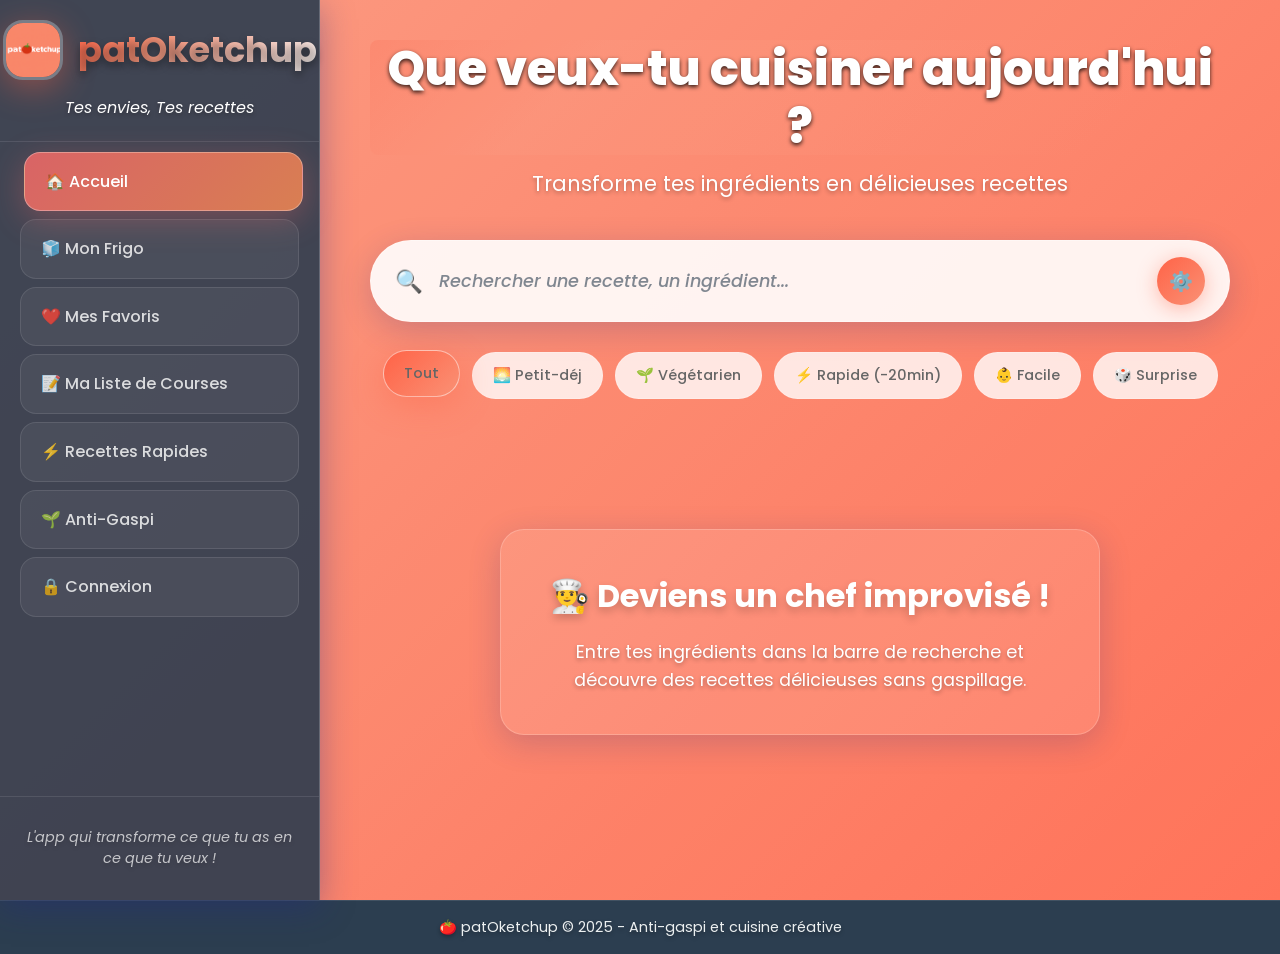
==== commit 8cf38d43: ":sparkles: change css" ====
--- a/index.html
+++ b/index.html
@@ -22,15 +22,6 @@
                     <h1 class="app-name">patOketchup</h1>
                 </div>
                 <p class="tagline">Tes envies, Tes recettes</p>
-                <div class="auth-widget" style="margin-top:12px;">
-                    <input id="auth-email" type="email" placeholder="Email" style="width:100%;padding:8px;border-radius:8px;border:1px solid rgba(255,255,255,0.1);margin-bottom:6px;">
-                    <input id="auth-password" type="password" placeholder="Mot de passe" style="width:100%;padding:8px;border-radius:8px;border:1px solid rgba(255,255,255,0.1);margin-bottom:6px;">
-                    <div style="display:flex;gap:8px;">
-                        <button id="signup-btn" style="flex:1;padding:8px;border-radius:8px;background:#fff;color:#FF6347;border:none;">S'inscrire</button>
-                        <button id="signin-btn" style="flex:1;padding:8px;border-radius:8px;background:#fff;color:#FF6347;border:none;">Se connecter</button>
-                    </div>
-                    <button id="signout-btn" style="display:none;margin-top:8px;padding:8px;border-radius:8px;background:transparent;color:#fff;border:1px solid rgba(255,255,255,0.2);">Se déconnecter</button>
-                </div>
             </div>
             
             <nav class="sidebar-nav">
@@ -63,6 +54,11 @@
                     <li class="nav-item">
                         <a href="#" class="nav-link" data-section="anti-gaspi">
                             🌱 Anti-Gaspi
+                        </a>
+                    </li>
+                    <li class="nav-item">
+                        <a href="#" class="nav-link" data-section="auth">
+                            🔒 Connexion
                         </a>
                     </li>
                 </ul>
--- a/style.css
+++ b/style.css
@@ -59,12 +59,15 @@
     display: flex;
     flex-direction: column;
     box-shadow: 0 8px 32px rgba(31, 38, 135, 0.37);
-    position: relative;
+    position: fixed;
+    top: 0;
+    left: 0;
+    height: 100vh;
     z-index: 100;
 }
 
 .sidebar-header {
-    padding: 40px 30px;
+    padding: 20px 20px; /* réduit pour remonter les onglets */
     text-align: center;
     border-bottom: 1px solid rgba(255, 255, 255, 0.1);
 }
@@ -117,7 +120,7 @@
 /* NAVIGATION MODERNE */
 .sidebar-nav {
     flex: 1;
-    padding: 30px 20px;
+    padding: 10px 20px; /* réduire le padding pour remonter les onglets */
 }
 
 .nav-menu {
@@ -183,6 +186,7 @@
     display: flex;
     flex-direction: column;
     overflow-y: auto;
+    margin-left: 320px; /* décaler le contenu pour laisser la sidebar fixe */
 }
 
 .content-container {
@@ -725,6 +729,7 @@
     }
     
     .sidebar {
+        position: relative; /* reflow normal pour mobile */
         width: 100%;
         min-width: auto;
         order: 2;
@@ -734,6 +739,7 @@
     .main-content {
         order: 1;
         min-height: 70vh;
+        margin-left: 0; /* annuler le décalage sur mobile */
     }
     
     .content-container {
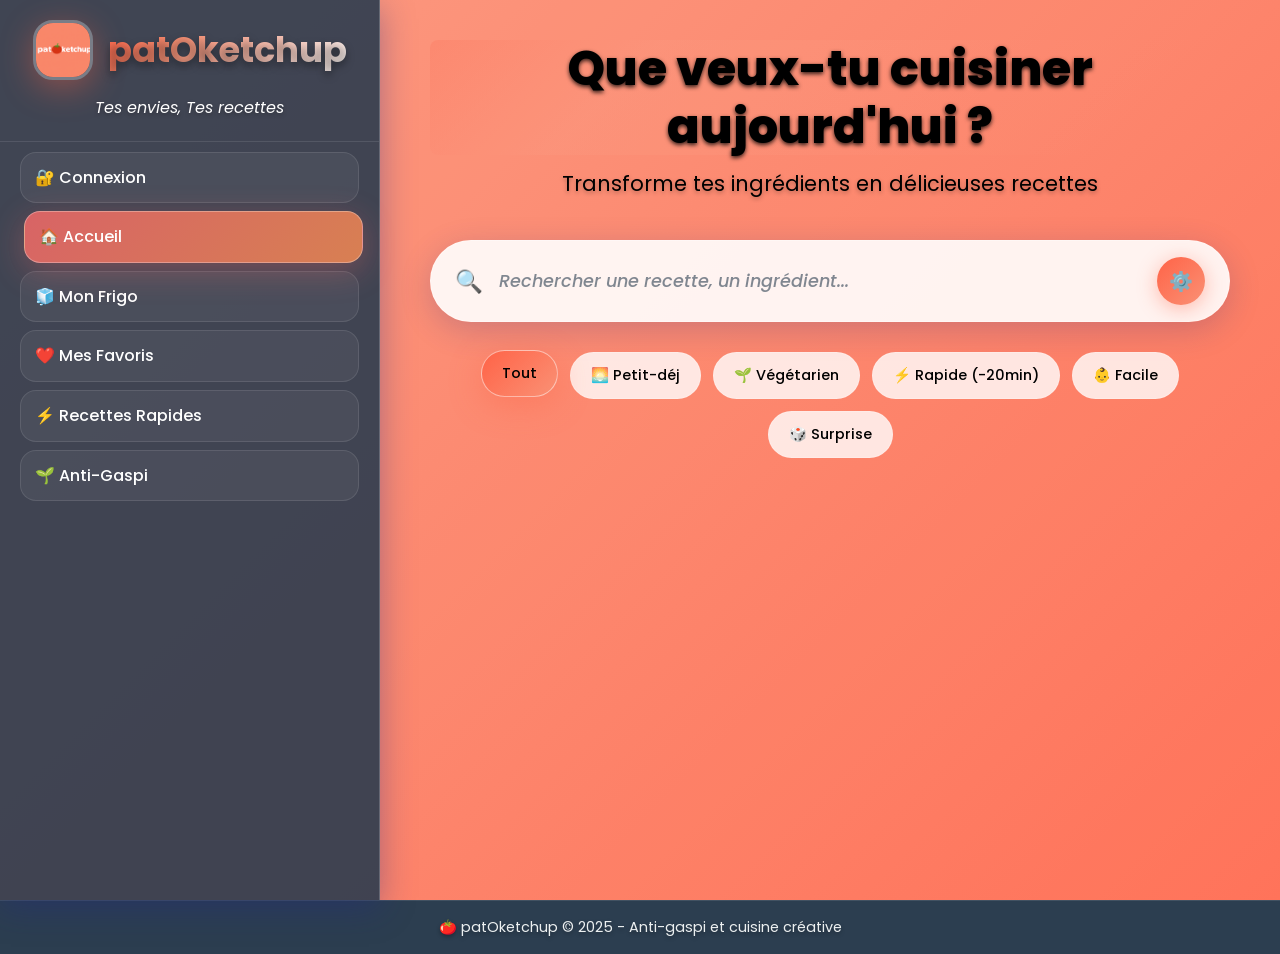
==== commit e916b46b: ":sparkles: add connexion system" ====
--- a/index.html
+++ b/index.html
@@ -9,11 +9,11 @@
     <link rel="preconnect" href="https://fonts.googleapis.com">
     <link rel="preconnect" href="https://fonts.gstatic.com" crossorigin>
     <link href="https://fonts.googleapis.com/css2?family=Poppins:wght@300;400;600;700&display=swap" rel="stylesheet">
+    <link rel="stylesheet" href="text_black.css">
 </head>
 <body>
     <!-- Layout Dashboard : Sidebar + Main Content -->
     <div class="dashboard-layout">
-        
         <!-- Sidebar gauche (navigation) -->
         <aside class="sidebar">
             <div class="sidebar-header">
@@ -26,6 +26,30 @@
             
             <nav class="sidebar-nav">
                 <ul class="nav-menu">
+                    <li class="nav-item auth-item" id="auth-nav-item">
+                        <a href="#" class="nav-link" id="auth-link" data-section="auth" aria-haspopup="true" aria-expanded="false">
+                            🔐 Connexion
+                        </a>
+                        <div class="auth-dropdown" id="auth-dropdown" style="display:none;">
+                            <div class="auth-tabs">
+                                <button type="button" class="auth-tab active" id="tab-login">Connexion</button>
+                                <button type="button" class="auth-tab" id="tab-signup">Créer un compte</button>
+                            </div>
+                            <form id="login-form" class="auth-form">
+                                <input type="email" id="login-email" placeholder="Email" required>
+                                <input type="password" id="login-password" placeholder="Mot de passe" required>
+                                <button type="button" id="login-submit">Se connecter</button>
+                            </form>
+                            <form id="signup-form" class="auth-form" style="display:none;">
+                                <input type="text" id="signup-firstname" placeholder="Prénom" required>
+                                <input type="text" id="signup-lastname" placeholder="Nom" required>
+                                <input type="email" id="signup-email" placeholder="Email" required>
+                                <input type="password" id="signup-password" placeholder="Mot de passe" required>
+                                <button type="button" id="signup-submit">Créer un compte</button>
+                            </form>
+                            <button type="button" id="signout-btn" style="display:none;">Déconnexion</button>
+                        </div>
+                    </li>
                     <li class="nav-item active">
                         <a href="#" class="nav-link" data-section="home">
                             🏠 Accueil
@@ -42,11 +66,6 @@
                         </a>
                     </li>
                     <li class="nav-item">
-                        <a href="#" class="nav-link" data-section="shopping">
-                            📝 Ma Liste de Courses
-                        </a>
-                    </li>
-                    <li class="nav-item">
                         <a href="#" class="nav-link" data-section="quick">
                             ⚡ Recettes Rapides
                         </a>
@@ -54,61 +73,54 @@
                     <li class="nav-item">
                         <a href="#" class="nav-link" data-section="anti-gaspi">
                             🌱 Anti-Gaspi
-                        </a>
-                    </li>
-                    <li class="nav-item">
-                        <a href="#" class="nav-link" data-section="auth">
-                            🔒 Connexion
                         </a>
                     </li>
                 </ul>
             </nav>
             
-            <div class="sidebar-footer">
-                <p class="slogan">L'app qui transforme ce que tu as en ce que tu veux !</p>
-            </div>
+
         </aside>
 
         <!-- Zone de contenu principale -->
         <main class="main-content">
             <div class="content-container">
-                <!-- En-tête du contenu -->
-                <header class="content-header">
-                    <h2 class="page-title">Que veux-tu cuisiner aujourd'hui ?</h2>
-                    <p class="page-subtitle">Transforme tes ingrédients en délicieuses recettes</p>
-                </header>
-
-                <!-- Zone de recherche moderne -->
-                <section class="search-section">
-                    <div class="search-container">
-                        <div class="search-bar">
-                            <span class="search-icon">🔍</span>
-                            <input 
-                                type="text" 
-                                id="ingredients-input" 
-                                class="search-input"
-                                placeholder="Rechercher une recette, un ingrédient..."
-                                aria-label="Rechercher des recettes"
-                            >
-                            <button type="button" class="filter-btn" aria-label="Filtres">
-                                ⚙️
-                            </button>
-                        </div>
-                        
-                        <!-- Categories rapides (chips) -->
-                        <div class="categories-chips">
-                            <button type="button" class="chip active" data-category="all">Tout</button>
-                            <button type="button" class="chip" data-category="breakfast">🌅 Petit-déj</button>
-                            <button type="button" class="chip" data-category="vegetarian">🌱 Végétarien</button>
-                            <button type="button" class="chip" data-category="quick">⚡ Rapide (-20min)</button>
-                            <button type="button" class="chip" data-category="easy">👶 Facile</button>
-                            <button type="button" class="chip" data-category="surprise">🎲 Surprise</button>
-                        </div>
-                    </div>
-                </section>
-
+ 
                 <!-- Zone de résultats (Accueil) -->
                 <section class="results-section" id="home-section">
+                    <!-- En-tête du contenu -->
+                    <header class="content-header">
+                        <h2 class="page-title">Que veux-tu cuisiner aujourd'hui ?</h2>
+                        <p class="page-subtitle">Transforme tes ingrédients en délicieuses recettes</p>
+                    </header>
+    
+                    <!-- Zone de recherche moderne -->
+                    <section class="search-section">
+                        <div class="search-container">
+                            <div class="search-bar">
+                                <span class="search-icon">🔍</span>
+                                <input 
+                                    type="text" 
+                                    id="ingredients-input" 
+                                    class="search-input"
+                                    placeholder="Rechercher une recette, un ingrédient..."
+                                    aria-label="Rechercher des recettes"
+                                >
+                                <button type="button" class="filter-btn" aria-label="Filtres">
+                                    ⚙️
+                                </button>
+                            </div>
+                            
+                            <!-- Categories rapides (chips) -->
+                            <div class="categories-chips">
+                                <button type="button" class="chip active" data-category="all">Tout</button>
+                                <button type="button" class="chip" data-category="breakfast">🌅 Petit-déj</button>
+                                <button type="button" class="chip" data-category="vegetarian">🌱 Végétarien</button>
+                                <button type="button" class="chip" data-category="quick">⚡ Rapide (-20min)</button>
+                                <button type="button" class="chip" data-category="easy">👶 Facile</button>
+                                <button type="button" class="chip" data-category="surprise">🎲 Surprise</button>
+                            </div>
+                        </div>
+                    </section>
                     <div class="results-header" style="display: none;">
                         <h3 class="results-title">Recettes trouvées</h3>
                         <span class="results-count" id="results-count">0 recette(s)</span>
@@ -119,13 +131,6 @@
                         <!-- Les cartes de recettes apparaîtront ici via JavaScript -->
                     </div>
                     
-                    <!-- Message d'état -->
-                    <div class="message-container" id="message-container">
-                        <div class="welcome-message">
-                            <h3>👨‍🍳 Deviens un chef improvisé !</h3>
-                            <p>Entre tes ingrédients dans la barre de recherche et découvre des recettes délicieuses sans gaspillage.</p>
-                        </div>
-                    </div>
                 </section>
 
                 <!-- Section Mon Frigo (masquée par défaut) -->
--- a/style.css
+++ b/style.css
@@ -51,8 +51,8 @@
    SIDEBAR MODERNE - GLASSMORPHISM
 ======================================== */
 .sidebar {
-    width: 320px;
-    min-width: 320px;
+    width: 380px;
+    min-width: 380px;
     background: rgba(44, 62, 80, 0.9);
     border-right: 1px solid rgba(255, 255, 255, 0.2);
     color: #ffffff;
@@ -134,7 +134,7 @@
 .nav-link {
     display: flex;
     align-items: center;
-    padding: 16px 20px;
+    padding: 12px 14px;
     color: rgba(255, 255, 255, 0.8);
     text-decoration: none;
     font-size: 1rem;
@@ -186,7 +186,7 @@
     display: flex;
     flex-direction: column;
     overflow-y: auto;
-    margin-left: 320px; /* décaler le contenu pour laisser la sidebar fixe */
+    margin-left: 380px; /* décaler le contenu pour laisser la sidebar fixe */
 }
 
 .content-container {
@@ -2130,6 +2130,8 @@
 }
 
 /* Responsive pour suggestions */
+.mobile-menu-btn { display: none; }
+
 @media (max-width: 768px) {
     .complementary-suggestions {
         gap: 8px;
@@ -2145,5 +2147,75 @@
     .error-suggestions {
         padding: 30px 15px;
     }
-}
-
+    
+    /* Mobile: hide sidebar and show menu button */
+    .sidebar {
+        position: fixed;
+        left: -100%; /* hidden off-canvas fully */
+        top: 0;
+        height: 100vh;
+        transition: left 0.28s ease;
+        z-index: 200;
+    }
+    
+    .sidebar.open {
+        left: 0;
+    }
+    
+    .main-content {
+        margin-left: 0; /* allow content full width */
+    }
+    
+    .mobile-menu-btn {
+        position: fixed;
+        top: 14px;
+        left: 14px;
+        width: 48px;
+        height: 48px;
+        border-radius: 10px;
+        background: rgba(44,62,80,0.95);
+        border: none;
+        display: flex;
+        align-items: center;
+        justify-content: center;
+        box-shadow: 0 8px 30px rgba(0,0,0,0.2);
+        z-index: 300;
+        padding: 6px;
+    }
+    
+    .mobile-menu-btn img {
+        width: 100%;
+        height: 100%;
+        max-width: 36px;
+        max-height: 36px;
+        object-fit: contain;
+    }
+}
+
+/* AUTH DROPDOWN - compact and integrated */
+.auth-item { position: relative; }
+.auth-dropdown {
+    position: absolute;
+    top: 56px;
+    left: 10px;
+    width: 320px;
+    background: linear-gradient(180deg, rgba(255,255,255,0.98), #ffffff);
+    color: #2c3e50;
+    border-radius: 12px;
+    box-shadow: 0 12px 40px rgba(0,0,0,0.25);
+    padding: 12px;
+    z-index: 1200;
+    border: 1px solid rgba(44,62,80,0.08);
+}
+.auth-tabs { display:flex; gap:8px; margin-bottom:10px; }
+.auth-tab { flex:1; padding:8px 10px; border-radius:8px; background:transparent; border:1px solid rgba(44,62,80,0.06); cursor:pointer; font-weight:600; }
+.auth-tab.active { background: linear-gradient(135deg,#FF6347,#FA9175); color:white; border-color:rgba(255,99,71,0.6); }
+.auth-form { display:flex; flex-direction:column; gap:8px; }
+.auth-form input { padding:10px 12px; border-radius:8px; border:1px solid rgba(44,62,80,0.08); outline:none; font-size:0.95rem; }
+.auth-form input:focus{ box-shadow:0 6px 18px rgba(255,99,71,0.08); border-color:rgba(255,99,71,0.4); }
+#login-submit, #signup-submit, #signout-btn { margin-top:8px; padding:10px 12px; border-radius:8px; border:none; background:linear-gradient(135deg,#FF6347,#FA9175); color:white; font-weight:700; cursor:pointer; }
+#signout-btn { background:transparent; color:#2c3e50; border:1px solid rgba(44,62,80,0.08); display:none; }
+.auth-dropdown .auth-form { max-height: 340px; overflow:auto; }
+@media (max-width: 992px) { .auth-dropdown { left: 16px; width: calc(100% - 32px); top: 64px; } }
+
+
--- a/text_black.css
+++ b/text_black.css
@@ -0,0 +1,86 @@
+.main-content, .main-content * {
+  color: #000000 !important;
+}
+
+/* Preserve sidebar colors */
+.sidebar, .sidebar * {
+  color: #ffffff !important;
+}
+
+/* Home interface styles: create, history, favorites */
+.create-recipe-section {
+  display: flex;
+  justify-content: flex-end;
+  padding: 18px 0 6px 0;
+}
+.create-recipe-btn {
+  background: linear-gradient(135deg,#27ae60,#2ecc71);
+  color: #fff !important;
+  border: none;
+  padding: 12px 20px;
+  border-radius: 12px;
+  font-weight: 700;
+  font-size: 1rem;
+  cursor: pointer;
+  box-shadow: 0 8px 20px rgba(39,174,96,0.18);
+}
+
+.recipes-section {
+  margin-top: 18px;
+}
+.section-title {
+  color: #000000 !important;
+  font-size: 1.2rem;
+  margin: 0 0 10px 0;
+}
+.recipes-slider-container {
+  display: flex;
+  align-items: center;
+  gap: 12px;
+}
+.recipes-slider {
+  flex: 1;
+  display: flex;
+  gap: 12px;
+  overflow-x: auto;
+  -webkit-overflow-scrolling: touch;
+  padding: 10px;
+  background: rgba(0,0,0,0.03);
+  border-radius: 12px;
+}
+.recipes-slider .recipe-card {
+  min-width: 220px;
+  max-width: 220px;
+  background: #fff;
+  color: #222;
+  border-radius: 10px;
+  padding: 8px;
+  box-shadow: 0 6px 18px rgba(0,0,0,0.06);
+}
+.empty-state {
+  color: #333;
+  text-align: center;
+  padding: 18px;
+}
+.slider-btn {
+  background: transparent;
+  color: #333;
+  border: 1px solid rgba(0,0,0,0.06);
+  width: 36px;
+  height: 36px;
+  border-radius: 8px;
+  cursor: pointer;
+  font-size: 1.2rem;
+}
+
+/* hide default scrollbar lightly */
+.recipes-slider::-webkit-scrollbar { height: 8px; }
+.recipes-slider::-webkit-scrollbar-thumb { background: rgba(0,0,0,0.12); border-radius: 6px; }
+.recipes-slider { scrollbar-color: rgba(0,0,0,0.12) transparent; }
+
+/* Responsive tweaks */
+@media (max-width: 768px) {
+  .section-title { color: #000000 !important; }
+  .create-recipe-btn { padding: 10px 14px; }
+  .recipes-slider .recipe-card { min-width: 180px; max-width: 180px; }
+}
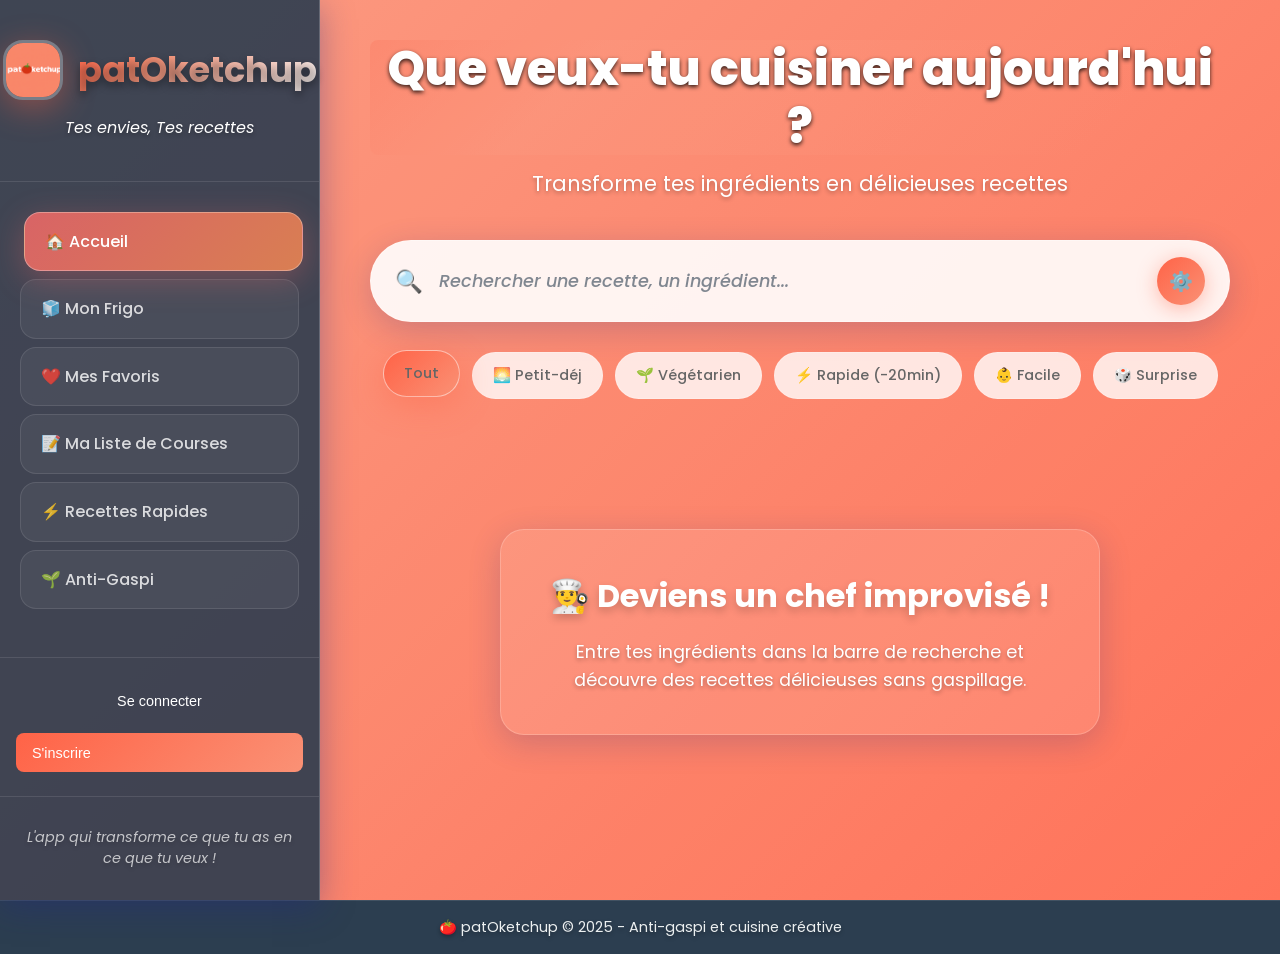
==== commit a40dc8e8: "✨ feat: Version améliorée PatOketchup avec IA intelligente 🚀 Nouvelles fonctionnalités majeures :  🤖" ====
--- a/index.html
+++ b/index.html
@@ -9,11 +9,11 @@
     <link rel="preconnect" href="https://fonts.googleapis.com">
     <link rel="preconnect" href="https://fonts.gstatic.com" crossorigin>
     <link href="https://fonts.googleapis.com/css2?family=Poppins:wght@300;400;600;700&display=swap" rel="stylesheet">
-    <link rel="stylesheet" href="text_black.css">
 </head>
 <body>
     <!-- Layout Dashboard : Sidebar + Main Content -->
     <div class="dashboard-layout">
+        
         <!-- Sidebar gauche (navigation) -->
         <aside class="sidebar">
             <div class="sidebar-header">
@@ -26,30 +26,6 @@
             
             <nav class="sidebar-nav">
                 <ul class="nav-menu">
-                    <li class="nav-item auth-item" id="auth-nav-item">
-                        <a href="#" class="nav-link" id="auth-link" data-section="auth" aria-haspopup="true" aria-expanded="false">
-                            🔐 Connexion
-                        </a>
-                        <div class="auth-dropdown" id="auth-dropdown" style="display:none;">
-                            <div class="auth-tabs">
-                                <button type="button" class="auth-tab active" id="tab-login">Connexion</button>
-                                <button type="button" class="auth-tab" id="tab-signup">Créer un compte</button>
-                            </div>
-                            <form id="login-form" class="auth-form">
-                                <input type="email" id="login-email" placeholder="Email" required>
-                                <input type="password" id="login-password" placeholder="Mot de passe" required>
-                                <button type="button" id="login-submit">Se connecter</button>
-                            </form>
-                            <form id="signup-form" class="auth-form" style="display:none;">
-                                <input type="text" id="signup-firstname" placeholder="Prénom" required>
-                                <input type="text" id="signup-lastname" placeholder="Nom" required>
-                                <input type="email" id="signup-email" placeholder="Email" required>
-                                <input type="password" id="signup-password" placeholder="Mot de passe" required>
-                                <button type="button" id="signup-submit">Créer un compte</button>
-                            </form>
-                            <button type="button" id="signout-btn" style="display:none;">Déconnexion</button>
-                        </div>
-                    </li>
                     <li class="nav-item active">
                         <a href="#" class="nav-link" data-section="home">
                             🏠 Accueil
@@ -66,6 +42,11 @@
                         </a>
                     </li>
                     <li class="nav-item">
+                        <a href="#" class="nav-link" data-section="shopping">
+                            📝 Ma Liste de Courses
+                        </a>
+                    </li>
+                    <li class="nav-item">
                         <a href="#" class="nav-link" data-section="quick">
                             ⚡ Recettes Rapides
                         </a>
@@ -78,49 +59,75 @@
                 </ul>
             </nav>
             
-
+            <!-- Zone d'authentification -->
+            <div class="auth-section">
+                <div class="auth-buttons" id="auth-buttons">
+                    <button class="btn btn-outline" id="login-btn">Se connecter</button>
+                    <button class="btn btn-primary" id="register-btn">S'inscrire</button>
+                </div>
+                
+                <div class="user-profile" id="user-profile" style="display: none;">
+                    <div class="user-info">
+                        <img src="https://images.unsplash.com/photo-1494790108755-2616b2e2b6b0?w=60&h=60&fit=crop&crop=face&auto=format" 
+                             alt="Avatar" class="user-avatar" id="user-avatar">
+                        <div class="user-details">
+                            <span class="user-name" id="user-name">Nom d'utilisateur</span>
+                            <span class="user-status">👨‍🍳 Chef cuisinier</span>
+                        </div>
+                    </div>
+                    <div class="user-actions">
+                        <button class="action-btn" id="profile-btn" title="Profil">👤</button>
+                        <button class="action-btn" id="settings-btn" title="Paramètres">⚙️</button>
+                        <button class="action-btn logout" id="logout-btn" title="Déconnexion">🚪</button>
+                    </div>
+                </div>
+            </div>
+            
+            <div class="sidebar-footer">
+                <p class="slogan">L'app qui transforme ce que tu as en ce que tu veux !</p>
+            </div>
         </aside>
 
         <!-- Zone de contenu principale -->
         <main class="main-content">
             <div class="content-container">
- 
+                <!-- En-tête du contenu -->
+                <header class="content-header">
+                    <h2 class="page-title">Que veux-tu cuisiner aujourd'hui ?</h2>
+                    <p class="page-subtitle">Transforme tes ingrédients en délicieuses recettes</p>
+                </header>
+
+                <!-- Zone de recherche moderne -->
+                <section class="search-section">
+                    <div class="search-container">
+                        <div class="search-bar">
+                            <span class="search-icon">🔍</span>
+                            <input 
+                                type="text" 
+                                id="ingredients-input" 
+                                class="search-input"
+                                placeholder="Rechercher une recette, un ingrédient..."
+                                aria-label="Rechercher des recettes"
+                            >
+                            <button type="button" class="filter-btn" aria-label="Filtres">
+                                ⚙️
+                            </button>
+                        </div>
+                        
+                        <!-- Categories rapides (chips) -->
+                        <div class="categories-chips">
+                            <button type="button" class="chip active" data-category="all">Tout</button>
+                            <button type="button" class="chip" data-category="breakfast">🌅 Petit-déj</button>
+                            <button type="button" class="chip" data-category="vegetarian">🌱 Végétarien</button>
+                            <button type="button" class="chip" data-category="quick">⚡ Rapide (-20min)</button>
+                            <button type="button" class="chip" data-category="easy">👶 Facile</button>
+                            <button type="button" class="chip" data-category="surprise">🎲 Surprise</button>
+                        </div>
+                    </div>
+                </section>
+
                 <!-- Zone de résultats (Accueil) -->
                 <section class="results-section" id="home-section">
-                    <!-- En-tête du contenu -->
-                    <header class="content-header">
-                        <h2 class="page-title">Que veux-tu cuisiner aujourd'hui ?</h2>
-                        <p class="page-subtitle">Transforme tes ingrédients en délicieuses recettes</p>
-                    </header>
-    
-                    <!-- Zone de recherche moderne -->
-                    <section class="search-section">
-                        <div class="search-container">
-                            <div class="search-bar">
-                                <span class="search-icon">🔍</span>
-                                <input 
-                                    type="text" 
-                                    id="ingredients-input" 
-                                    class="search-input"
-                                    placeholder="Rechercher une recette, un ingrédient..."
-                                    aria-label="Rechercher des recettes"
-                                >
-                                <button type="button" class="filter-btn" aria-label="Filtres">
-                                    ⚙️
-                                </button>
-                            </div>
-                            
-                            <!-- Categories rapides (chips) -->
-                            <div class="categories-chips">
-                                <button type="button" class="chip active" data-category="all">Tout</button>
-                                <button type="button" class="chip" data-category="breakfast">🌅 Petit-déj</button>
-                                <button type="button" class="chip" data-category="vegetarian">🌱 Végétarien</button>
-                                <button type="button" class="chip" data-category="quick">⚡ Rapide (-20min)</button>
-                                <button type="button" class="chip" data-category="easy">👶 Facile</button>
-                                <button type="button" class="chip" data-category="surprise">🎲 Surprise</button>
-                            </div>
-                        </div>
-                    </section>
                     <div class="results-header" style="display: none;">
                         <h3 class="results-title">Recettes trouvées</h3>
                         <span class="results-count" id="results-count">0 recette(s)</span>
@@ -131,16 +138,35 @@
                         <!-- Les cartes de recettes apparaîtront ici via JavaScript -->
                     </div>
                     
+                    <!-- Message d'état -->
+                    <div class="message-container" id="message-container">
+                        <div class="welcome-message">
+                            <h3>👨‍🍳 Deviens un chef improvisé !</h3>
+                            <p>Entre tes ingrédients dans la barre de recherche et découvre des recettes délicieuses sans gaspillage.</p>
+                        </div>
+                    </div>
                 </section>
 
                 <!-- Section Mon Frigo (masquée par défaut) -->
                 <section class="frigo-section" id="frigo-section" style="display: none;">
                     <div class="frigo-header">
-                        <h3 class="frigo-title">🧊 Que reste-t-il dans ton frigo ?</h3>
-                        <p class="frigo-subtitle">Ajoute tes ingrédients et découvre les recettes possibles avec l'API</p>
-                    </div>
-
-                    <!-- Zone d'ajout d'ingrédients -->
+                        <h3 class="frigo-title">🧊 Mon Frigo Intelligent</h3>
+                        <p class="frigo-subtitle">Sélectionnez vos ingrédients disponibles et laissez l'IA vous proposer des recettes sur mesure !</p>
+                        
+                        <!-- Bouton de démonstration -->
+                        <div style="text-align: center; margin: 1rem 0;">
+                            <button class="btn btn-primary" onclick="frigoManager.demonstrateAI()" 
+                                    style="background: linear-gradient(135deg, #667eea, #764ba2); border: none; padding: 0.8rem 1.5rem; border-radius: 12px; color: white; cursor: pointer; margin: 0.5rem;">
+                                🚀 Démo IA : Œufs + Pâtes + Fromage
+                            </button>
+                            <button class="btn btn-secondary" onclick="frigoManager.demonstrateCustomIA()" 
+                                    style="background: linear-gradient(135deg, #ff8a80, #ff5722); border: none; padding: 0.8rem 1.5rem; border-radius: 12px; color: white; cursor: pointer; margin: 0.5rem;">
+                                🍝 Test : Pâtes + Ketchup + Beurre
+                            </button>
+                        </div>
+                    </div>
+
+                    <!-- Zone d'ajout d'ingrédients avec IA -->
                     <div class="ingredients-input-section">
                         <div class="add-ingredient-bar">
                             <span class="ingredient-icon">🥗</span>
@@ -148,7 +174,7 @@
                                 type="text" 
                                 id="frigo-ingredient-input" 
                                 class="ingredient-input"
-                                placeholder="Ajouter un ingrédient (ex: tomates, pâtes, fromage...)"
+                                placeholder="Ajouter un ingrédient (ex: œufs, pâtes, fromage...)"
                             >
                             <button type="button" class="add-ingredient-btn" id="add-ingredient-btn">
                                 ➕ Ajouter
@@ -157,27 +183,36 @@
                         
                         <!-- Suggestions d'ingrédients populaires -->
                         <div class="ingredient-suggestions">
-                            <span class="suggestions-label">Suggestions :</span>
+                            <span class="suggestions-label">Ingrédients populaires :</span>
+                            <button type="button" class="suggestion-chip" data-ingredient="œufs">🥚 Œufs</button>
+                            <button type="button" class="suggestion-chip" data-ingredient="pâtes">🍝 Pâtes</button>
+                            <button type="button" class="suggestion-chip" data-ingredient="fromage">� Fromage</button>
                             <button type="button" class="suggestion-chip" data-ingredient="tomates">🍅 Tomates</button>
-                            <button type="button" class="suggestion-chip" data-ingredient="pâtes">🍝 Pâtes</button>
-                            <button type="button" class="suggestion-chip" data-ingredient="oeufs">🥚 Œufs</button>
-                            <button type="button" class="suggestion-chip" data-ingredient="fromage">🧀 Fromage</button>
                             <button type="button" class="suggestion-chip" data-ingredient="oignons">🧅 Oignons</button>
                             <button type="button" class="suggestion-chip" data-ingredient="ail">🧄 Ail</button>
+                            <button type="button" class="suggestion-chip" data-ingredient="beurre">🧈 Beurre</button>
+                            <button type="button" class="suggestion-chip" data-ingredient="lait">🥛 Lait</button>
+                            <button type="button" class="suggestion-chip" data-ingredient="farine">🌾 Farine</button>
+                            <button type="button" class="suggestion-chip" data-ingredient="poulet">🐔 Poulet</button>
+                            <button type="button" class="suggestion-chip" data-ingredient="pommes de terre">🥔 Pommes de terre</button>
+                            <button type="button" class="suggestion-chip" data-ingredient="riz">🍚 Riz</button>
                         </div>
                     </div>
 
                     <!-- Liste des ingrédients sélectionnés -->
                     <div class="selected-ingredients" id="selected-ingredients-container">
-                        <h4 class="ingredients-list-title">🎒 Tes ingrédients :</h4>
+                        <h4 class="ingredients-list-title">🎒 Vos ingrédients disponibles :</h4>
                         <div class="ingredients-list" id="ingredients-list">
                             <div class="empty-ingredients">
-                                <p>👆 Commence par ajouter des ingrédients de ton frigo</p>
+                                <p>👆 Sélectionnez vos ingrédients pour commencer</p>
                             </div>
                         </div>
                         <div class="ingredients-actions" style="display: none;">
+                            <button type="button" class="btn-ai-suggestions" id="ai-suggestions-btn">
+                                🤖 Suggestions IA
+                            </button>
                             <button type="button" class="btn-search-recipes" id="search-by-ingredients-btn">
-                                🔍 Chercher des recettes
+                                🔍 Chercher recettes API
                             </button>
                             <button type="button" class="btn-clear-ingredients" id="clear-ingredients-btn">
                                 🗑️ Vider
@@ -185,9 +220,23 @@
                         </div>
                     </div>
 
-                    <!-- Résultats de recherche par ingrédients -->
+                    <!-- Section de suggestions IA -->
+                    <div class="ai-suggestions-section" id="ai-suggestions-section" style="display: none;">
+                        <div class="ai-header">
+                            <h4 class="ai-title">🤖 Suggestions de l'Intelligence Artificielle</h4>
+                            <div class="ai-loading" id="ai-loading" style="display: none;">
+                                <div class="ai-spinner"></div>
+                                <p>L'IA analyse vos ingrédients...</p>
+                            </div>
+                        </div>
+                        <div class="ai-results" id="ai-results">
+                            <!-- Les suggestions IA apparaîtront ici -->
+                        </div>
+                    </div>
+
+                    <!-- Résultats de recherche par ingrédients (API classique) -->
                     <div class="frigo-results" id="frigo-results" style="display: none;">
-                        <h4 class="frigo-results-title">🍽️ Recettes possibles avec tes ingrédients :</h4>
+                        <h4 class="frigo-results-title">🍽️ Recettes trouvées avec l'API :</h4>
                         <div class="frigo-recipes-grid" id="frigo-recipes-grid">
                             <!-- Les recettes de l'API apparaîtront ici -->
                         </div>
@@ -232,6 +281,135 @@
             <p>🍅 patOketchup © 2025 - Anti-gaspi et cuisine créative</p>
         </div>
     </footer>
+    
+    <!-- Modales d'Authentification -->
+    <!-- Modal de Connexion -->
+    <div class="modal-overlay" id="login-modal">
+        <div class="modal-content">
+            <div class="modal-header">
+                <h2>🔐 Connexion</h2>
+                <button class="modal-close" id="login-close">&times;</button>
+            </div>
+            <form class="auth-form" id="login-form">
+                <div class="form-group">
+                    <label for="login-email">Email</label>
+                    <input type="email" id="login-email" name="email" required 
+                           placeholder="votre@email.com">
+                </div>
+                <div class="form-group">
+                    <label for="login-password">Mot de passe</label>
+                    <input type="password" id="login-password" name="password" required 
+                           placeholder="Votre mot de passe">
+                </div>
+                <div class="form-options">
+                    <label class="checkbox-label">
+                        <input type="checkbox" id="remember-me">
+                        <span class="checkmark"></span>
+                        Se souvenir de moi
+                    </label>
+                    <a href="#" class="forgot-password">Mot de passe oublié ?</a>
+                </div>
+                <button type="submit" class="btn btn-primary btn-full">Se connecter</button>
+                <p class="form-footer">
+                    Pas encore de compte ? 
+                    <a href="#" id="switch-to-register">S'inscrire</a>
+                </p>
+            </form>
+        </div>
+    </div>
+    
+    <!-- Modal d'Inscription -->
+    <div class="modal-overlay" id="register-modal">
+        <div class="modal-content">
+            <div class="modal-header">
+                <h2>🌟 Inscription</h2>
+                <button class="modal-close" id="register-close">&times;</button>
+            </div>
+            <form class="auth-form" id="register-form">
+                <div class="form-group">
+                    <label for="register-name">Nom complet</label>
+                    <input type="text" id="register-name" name="name" required 
+                           placeholder="Votre nom complet">
+                </div>
+                <div class="form-group">
+                    <label for="register-email">Email</label>
+                    <input type="email" id="register-email" name="email" required 
+                           placeholder="votre@email.com">
+                </div>
+                <div class="form-group">
+                    <label for="register-password">Mot de passe</label>
+                    <input type="password" id="register-password" name="password" required 
+                           placeholder="Au moins 6 caractères">
+                </div>
+                <div class="form-group">
+                    <label for="register-confirm">Confirmer le mot de passe</label>
+                    <input type="password" id="register-confirm" name="confirm" required 
+                           placeholder="Répétez votre mot de passe">
+                </div>
+                <div class="form-options">
+                    <label class="checkbox-label">
+                        <input type="checkbox" id="accept-terms" required>
+                        <span class="checkmark"></span>
+                        J'accepte les <a href="#">conditions d'utilisation</a>
+                    </label>
+                </div>
+                <button type="submit" class="btn btn-primary btn-full">Créer mon compte</button>
+                <p class="form-footer">
+                    Déjà un compte ? 
+                    <a href="#" id="switch-to-login">Se connecter</a>
+                </p>
+            </form>
+        </div>
+    </div>
+    
+    <!-- Modal de Profil -->
+    <div class="modal-overlay" id="profile-modal">
+        <div class="modal-content modal-large">
+            <div class="modal-header">
+                <h2>👤 Mon Profil</h2>
+                <button class="modal-close" id="profile-close">&times;</button>
+            </div>
+            <div class="profile-content">
+                <div class="profile-avatar-section">
+                    <img src="https://images.unsplash.com/photo-1494790108755-2616b2e2b6b0?w=120&h=120&fit=crop&crop=face&auto=format" 
+                         alt="Avatar" class="profile-avatar" id="profile-avatar">
+                    <button class="btn btn-outline btn-small" id="change-avatar">Changer la photo</button>
+                </div>
+                <div class="profile-form">
+                    <form id="profile-update-form">
+                        <div class="form-group">
+                            <label for="profile-name">Nom complet</label>
+                            <input type="text" id="profile-name" name="name">
+                        </div>
+                        <div class="form-group">
+                            <label for="profile-email">Email</label>
+                            <input type="email" id="profile-email" name="email">
+                        </div>
+                        <div class="form-group">
+                            <label for="profile-bio">Bio</label>
+                            <textarea id="profile-bio" name="bio" rows="3" 
+                                      placeholder="Parlez-nous de vos préférences culinaires..."></textarea>
+                        </div>
+                        <div class="profile-stats">
+                            <div class="stat-item">
+                                <span class="stat-number" id="recipes-saved">0</span>
+                                <span class="stat-label">Recettes sauvées</span>
+                            </div>
+                            <div class="stat-item">
+                                <span class="stat-number" id="recipes-cooked">0</span>
+                                <span class="stat-label">Recettes cuisinées</span>
+                            </div>
+                            <div class="stat-item">
+                                <span class="stat-number" id="gaspi-saved">0kg</span>
+                                <span class="stat-label">Gaspillage évité</span>
+                            </div>
+                        </div>
+                        <button type="submit" class="btn btn-primary">Sauvegarder</button>
+                    </form>
+                </div>
+            </div>
+        </div>
+    </div>
 
     <!-- Script JavaScript (sera créé à l'étape 3) -->
     <script src="script.js"></script>
--- a/style.css
+++ b/style.css
@@ -6,6 +6,649 @@
     padding: 0;
     box-sizing: border-box;
 }
+
+/* ========================================
+   SYSTÈME D'AUTHENTIFICATION 
+======================================== */
+
+/* Zone d'authentification dans la sidebar */
+.auth-section {
+    margin-top: auto;
+    padding: 1.5rem 1rem;
+    border-top: 1px solid rgba(255, 255, 255, 0.1);
+}
+
+.auth-buttons {
+    display: flex;
+    flex-direction: column;
+    gap: 0.8rem;
+}
+
+.auth-buttons .btn {
+    padding: 0.7rem 1rem;
+    border-radius: 8px;
+    font-size: 0.9rem;
+    font-weight: 500;
+    cursor: pointer;
+    transition: all 0.3s ease;
+    text-align: center;
+    border: none;
+}
+
+.btn-outline {
+    background: transparent;
+    color: white;
+    border: 1px solid rgba(255, 255, 255, 0.3);
+}
+
+.btn-outline:hover {
+    background: rgba(255, 255, 255, 0.1);
+    border-color: rgba(255, 255, 255, 0.5);
+}
+
+.btn-primary {
+    background: linear-gradient(135deg, #ff6b6b, #ff8e53);
+    color: white;
+    border: none;
+}
+
+.btn-primary:hover {
+    background: linear-gradient(135deg, #ff5252, #ff7043);
+    transform: translateY(-2px);
+    box-shadow: 0 5px 15px rgba(255, 107, 107, 0.4);
+}
+
+/* Profil utilisateur connecté */
+.user-profile {
+    animation: slideInUp 0.4s ease;
+}
+
+.user-info {
+    display: flex;
+    align-items: center;
+    gap: 0.8rem;
+    margin-bottom: 1rem;
+    padding: 0.8rem;
+    background: rgba(255, 255, 255, 0.05);
+    border-radius: 10px;
+}
+
+.user-avatar {
+    width: 50px;
+    height: 50px;
+    border-radius: 50%;
+    border: 2px solid #ff6b6b;
+    object-fit: cover;
+}
+
+.user-details {
+    display: flex;
+    flex-direction: column;
+    gap: 0.2rem;
+}
+
+.user-name {
+    font-weight: 600;
+    color: white;
+    font-size: 0.9rem;
+}
+
+.user-status {
+    font-size: 0.75rem;
+    color: #ff8e53;
+    opacity: 0.8;
+}
+
+.user-actions {
+    display: flex;
+    justify-content: space-between;
+    gap: 0.5rem;
+}
+
+.action-btn {
+    padding: 0.6rem;
+    background: rgba(255, 255, 255, 0.1);
+    border: none;
+    border-radius: 6px;
+    color: white;
+    cursor: pointer;
+    transition: all 0.3s ease;
+    font-size: 1rem;
+    flex: 1;
+}
+
+.action-btn:hover {
+    background: rgba(255, 255, 255, 0.2);
+    transform: translateY(-2px);
+}
+
+.action-btn.logout:hover {
+    background: rgba(255, 107, 107, 0.3);
+    color: #ff6b6b;
+}
+
+/* ========================================
+   MODALES D'AUTHENTIFICATION
+======================================== */
+
+.modal-overlay {
+    position: fixed;
+    top: 0;
+    left: 0;
+    width: 100%;
+    height: 100%;
+    background: rgba(0, 0, 0, 0.8);
+    backdrop-filter: blur(10px);
+    display: none;
+    justify-content: center;
+    align-items: center;
+    z-index: 1000;
+    animation: fadeIn 0.3s ease;
+}
+
+.modal-overlay.active {
+    display: flex;
+}
+
+.modal-content {
+    background: linear-gradient(135deg, #1e293b 0%, #0f172a 100%);
+    border-radius: 20px;
+    padding: 2rem;
+    width: 90%;
+    max-width: 450px;
+    max-height: 90vh;
+    overflow-y: auto;
+    box-shadow: 0 25px 50px rgba(0, 0, 0, 0.5);
+    border: 1px solid rgba(255, 255, 255, 0.1);
+    animation: slideInUp 0.4s ease;
+}
+
+.modal-large {
+    max-width: 600px;
+}
+
+.modal-header {
+    display: flex;
+    justify-content: space-between;
+    align-items: center;
+    margin-bottom: 2rem;
+    padding-bottom: 1rem;
+    border-bottom: 1px solid rgba(255, 255, 255, 0.1);
+}
+
+.modal-header h2 {
+    color: white;
+    font-size: 1.5rem;
+    margin: 0;
+}
+
+.modal-close {
+    background: none;
+    border: none;
+    font-size: 1.8rem;
+    color: #8b9dc3;
+    cursor: pointer;
+    padding: 0.5rem;
+    border-radius: 50%;
+    transition: all 0.3s ease;
+}
+
+.modal-close:hover {
+    background: rgba(255, 107, 107, 0.2);
+    color: #ff6b6b;
+}
+
+/* Formulaires d'authentification */
+.auth-form {
+    display: flex;
+    flex-direction: column;
+    gap: 1.5rem;
+}
+
+.form-group {
+    display: flex;
+    flex-direction: column;
+    gap: 0.5rem;
+}
+
+.form-group label {
+    color: #e2e8f0;
+    font-weight: 500;
+    font-size: 0.9rem;
+}
+
+.form-group input,
+.form-group textarea {
+    padding: 0.9rem 1rem;
+    border: 1px solid rgba(255, 255, 255, 0.2);
+    border-radius: 10px;
+    background: rgba(255, 255, 255, 0.05);
+    color: white;
+    font-size: 1rem;
+    transition: all 0.3s ease;
+}
+
+.form-group input:focus,
+.form-group textarea:focus {
+    outline: none;
+    border-color: #ff6b6b;
+    box-shadow: 0 0 0 3px rgba(255, 107, 107, 0.1);
+    background: rgba(255, 255, 255, 0.1);
+}
+
+.form-group input::placeholder,
+.form-group textarea::placeholder {
+    color: #8b9dc3;
+}
+
+.form-options {
+    display: flex;
+    justify-content: space-between;
+    align-items: center;
+    gap: 1rem;
+    margin: 0.5rem 0;
+}
+
+/* Checkbox personnalisé */
+.checkbox-label {
+    display: flex;
+    align-items: center;
+    gap: 0.5rem;
+    cursor: pointer;
+    font-size: 0.9rem;
+    color: #e2e8f0;
+    user-select: none;
+}
+
+.checkbox-label input[type="checkbox"] {
+    display: none;
+}
+
+.checkmark {
+    width: 18px;
+    height: 18px;
+    border: 2px solid rgba(255, 255, 255, 0.3);
+    border-radius: 4px;
+    display: flex;
+    align-items: center;
+    justify-content: center;
+    transition: all 0.3s ease;
+}
+
+.checkbox-label input[type="checkbox"]:checked + .checkmark {
+    background: #ff6b6b;
+    border-color: #ff6b6b;
+}
+
+.checkbox-label input[type="checkbox"]:checked + .checkmark::after {
+    content: "✓";
+    color: white;
+    font-size: 12px;
+    font-weight: bold;
+}
+
+.forgot-password {
+    color: #ff8e53;
+    text-decoration: none;
+    font-size: 0.9rem;
+    transition: color 0.3s ease;
+}
+
+.forgot-password:hover {
+    color: #ff6b6b;
+}
+
+.btn-full {
+    width: 100%;
+    padding: 1rem;
+    font-size: 1rem;
+    margin-top: 1rem;
+}
+
+.form-footer {
+    text-align: center;
+    margin-top: 1rem;
+    color: #8b9dc3;
+    font-size: 0.9rem;
+}
+
+.form-footer a {
+    color: #ff8e53;
+    text-decoration: none;
+    font-weight: 500;
+}
+
+.form-footer a:hover {
+    color: #ff6b6b;
+}
+
+/* ========================================
+   PROFIL UTILISATEUR
+======================================== */
+
+.profile-content {
+    display: grid;
+    grid-template-columns: auto 1fr;
+    gap: 2rem;
+    align-items: start;
+}
+
+.profile-avatar-section {
+    display: flex;
+    flex-direction: column;
+    align-items: center;
+    gap: 1rem;
+}
+
+.profile-avatar {
+    width: 120px;
+    height: 120px;
+    border-radius: 50%;
+    border: 3px solid #ff6b6b;
+    object-fit: cover;
+}
+
+.btn-small {
+    padding: 0.5rem 1rem;
+    font-size: 0.8rem;
+}
+
+.profile-form {
+    flex: 1;
+}
+
+.profile-stats {
+    display: grid;
+    grid-template-columns: repeat(3, 1fr);
+    gap: 1rem;
+    margin: 1.5rem 0;
+    padding: 1.5rem;
+    background: rgba(255, 255, 255, 0.05);
+    border-radius: 12px;
+}
+
+.stat-item {
+    text-align: center;
+}
+
+.stat-number {
+    display: block;
+    font-size: 1.8rem;
+    font-weight: bold;
+    color: #ff6b6b;
+    margin-bottom: 0.3rem;
+}
+
+.stat-label {
+    font-size: 0.8rem;
+    color: #8b9dc3;
+}
+
+/* ========================================
+   ANIMATIONS D'AUTHENTIFICATION
+======================================== */
+
+@keyframes fadeIn {
+    from {
+        opacity: 0;
+    }
+    to {
+        opacity: 1;
+    }
+}
+
+@keyframes slideInUp {
+    from {
+        opacity: 0;
+        transform: translateY(20px);
+    }
+    to {
+        opacity: 1;
+        transform: translateY(0);
+    }
+}
+
+/* Responsive Design pour l'authentification */
+@media (max-width: 768px) {
+    .modal-content {
+        margin: 1rem;
+        padding: 1.5rem;
+        width: calc(100% - 2rem);
+    }
+    
+    .profile-content {
+        grid-template-columns: 1fr;
+        text-align: center;
+    }
+    
+    .profile-stats {
+        grid-template-columns: 1fr;
+    }
+    
+    .form-options {
+        flex-direction: column;
+        align-items: flex-start;
+        gap: 0.8rem;
+    }
+}
+
+/* ========================================
+   SECTION FAVORIS ET INVITES
+======================================== */
+
+/* Section des favoris */
+.favorites-section {
+    padding: 2rem 0;
+}
+
+.favorites-grid {
+    display: grid;
+    grid-template-columns: repeat(auto-fill, minmax(300px, 1fr));
+    gap: 1.5rem;
+    margin: 2rem 0;
+}
+
+.favorite-recipe-card {
+    background: rgba(255, 255, 255, 0.05);
+    border-radius: 15px;
+    overflow: hidden;
+    transition: all 0.3s ease;
+    border: 1px solid rgba(255, 255, 255, 0.1);
+}
+
+.favorite-recipe-card:hover {
+    transform: translateY(-5px);
+    box-shadow: 0 10px 30px rgba(0, 0, 0, 0.3);
+    border-color: #ff6b6b;
+}
+
+.recipe-placeholder {
+    padding: 1.5rem;
+    display: flex;
+    flex-direction: column;
+    align-items: center;
+    gap: 1rem;
+    text-align: center;
+}
+
+.placeholder-image {
+    font-size: 3rem;
+    opacity: 0.7;
+}
+
+.recipe-info h4 {
+    color: white;
+    margin: 0;
+    font-size: 1.1rem;
+}
+
+.recipe-info p {
+    color: #8b9dc3;
+    margin: 0;
+    font-size: 0.9rem;
+}
+
+.recipe-actions-mini {
+    display: flex;
+    gap: 0.8rem;
+    margin-top: 1rem;
+}
+
+.recipe-actions-mini button {
+    padding: 0.5rem 1rem;
+    border: none;
+    border-radius: 8px;
+    cursor: pointer;
+    transition: all 0.3s ease;
+    font-size: 1rem;
+}
+
+.remove-favorite {
+    background: rgba(255, 107, 107, 0.2);
+    color: #ff6b6b;
+}
+
+.remove-favorite:hover {
+    background: #ff6b6b;
+    color: white;
+}
+
+.view-recipe {
+    background: rgba(255, 255, 255, 0.1);
+    color: white;
+}
+
+.view-recipe:hover {
+    background: #ff8e53;
+    color: white;
+}
+
+/* Statistiques des favoris */
+.favorites-stats {
+    display: grid;
+    grid-template-columns: repeat(auto-fit, minmax(200px, 1fr));
+    gap: 1.5rem;
+    margin-top: 3rem;
+    padding: 2rem;
+    background: rgba(255, 255, 255, 0.05);
+    border-radius: 15px;
+}
+
+.stat-card {
+    text-align: center;
+    padding: 1.5rem;
+    background: rgba(255, 255, 255, 0.05);
+    border-radius: 12px;
+    border: 1px solid rgba(255, 255, 255, 0.1);
+    transition: transform 0.3s ease;
+}
+
+.stat-card:hover {
+    transform: translateY(-3px);
+}
+
+/* Messages d'invitation à l'authentification */
+.auth-prompt,
+.empty-favorites {
+    display: flex;
+    flex-direction: column;
+    align-items: center;
+    text-align: center;
+    padding: 4rem 2rem;
+    max-width: 500px;
+    margin: 2rem auto;
+}
+
+.prompt-icon,
+.empty-icon {
+    font-size: 4rem;
+    margin-bottom: 1.5rem;
+    opacity: 0.8;
+}
+
+.auth-prompt h3,
+.empty-favorites h3 {
+    color: white;
+    font-size: 1.8rem;
+    margin-bottom: 1rem;
+}
+
+.auth-prompt p,
+.empty-favorites p {
+    color: #8b9dc3;
+    font-size: 1.1rem;
+    line-height: 1.6;
+    margin-bottom: 2rem;
+}
+
+.prompt-actions {
+    display: flex;
+    gap: 1rem;
+    flex-wrap: wrap;
+    justify-content: center;
+}
+
+/* Animations pour les notifications de style */
+@keyframes slideInRight {
+    from {
+        opacity: 0;
+        transform: translateX(300px);
+    }
+    to {
+        opacity: 1;
+        transform: translateX(0);
+    }
+}
+
+.notification {
+    animation: slideInRight 0.3s ease !important;
+}
+
+.notification-close {
+    background: none;
+    border: none;
+    color: inherit;
+    font-size: 1.2rem;
+    cursor: pointer;
+    padding: 0;
+    width: 20px;
+    height: 20px;
+    display: flex;
+    align-items: center;
+    justify-content: center;
+    border-radius: 50%;
+    transition: background 0.3s ease;
+}
+
+.notification-close:hover {
+    background: rgba(255, 255, 255, 0.2);
+}
+
+/* Responsive pour la section favoris */
+@media (max-width: 768px) {
+    .favorites-grid {
+        grid-template-columns: 1fr;
+        gap: 1rem;
+    }
+    
+    .favorites-stats {
+        grid-template-columns: 1fr;
+        padding: 1rem;
+    }
+    
+    .prompt-actions {
+        flex-direction: column;
+        width: 100%;
+    }
+    
+    .prompt-actions .btn {
+        width: 100%;
+    }
+}
+
+/* ========================================
+   ANCIEN CODE CSS (CONSERVÉ)
+======================================== */
 
 /* Amélioration globale de la qualité des images */
 img {
@@ -51,23 +694,20 @@
    SIDEBAR MODERNE - GLASSMORPHISM
 ======================================== */
 .sidebar {
-    width: 380px;
-    min-width: 380px;
+    width: 320px;
+    min-width: 320px;
     background: rgba(44, 62, 80, 0.9);
     border-right: 1px solid rgba(255, 255, 255, 0.2);
     color: #ffffff;
     display: flex;
     flex-direction: column;
     box-shadow: 0 8px 32px rgba(31, 38, 135, 0.37);
-    position: fixed;
-    top: 0;
-    left: 0;
-    height: 100vh;
+    position: relative;
     z-index: 100;
 }
 
 .sidebar-header {
-    padding: 20px 20px; /* réduit pour remonter les onglets */
+    padding: 40px 30px;
     text-align: center;
     border-bottom: 1px solid rgba(255, 255, 255, 0.1);
 }
@@ -120,7 +760,7 @@
 /* NAVIGATION MODERNE */
 .sidebar-nav {
     flex: 1;
-    padding: 10px 20px; /* réduire le padding pour remonter les onglets */
+    padding: 30px 20px;
 }
 
 .nav-menu {
@@ -134,7 +774,7 @@
 .nav-link {
     display: flex;
     align-items: center;
-    padding: 12px 14px;
+    padding: 16px 20px;
     color: rgba(255, 255, 255, 0.8);
     text-decoration: none;
     font-size: 1rem;
@@ -186,7 +826,6 @@
     display: flex;
     flex-direction: column;
     overflow-y: auto;
-    margin-left: 380px; /* décaler le contenu pour laisser la sidebar fixe */
 }
 
 .content-container {
@@ -729,7 +1368,6 @@
     }
     
     .sidebar {
-        position: relative; /* reflow normal pour mobile */
         width: 100%;
         min-width: auto;
         order: 2;
@@ -739,7 +1377,6 @@
     .main-content {
         order: 1;
         min-height: 70vh;
-        margin-left: 0; /* annuler le décalage sur mobile */
     }
     
     .content-container {
@@ -1686,13 +2323,24 @@
     font-weight: 700;
     color: #ffffff;
     margin-bottom: 12px;
-    text-shadow: 0 4px 8px rgba(0, 0, 0, 0.3);
+    text-shadow: 0 4px 12px rgba(0, 0, 0, 0.8);
+    background: rgba(0, 0, 0, 0.3);
+    padding: 1rem 1.5rem;
+    border-radius: 15px;
+    text-align: center;
+    border: 2px solid rgba(255, 134, 83, 0.5);
 }
 
 .frigo-subtitle {
     font-size: 1.2rem;
-    color: rgba(255, 255, 255, 0.9);
-    text-shadow: 0 2px 4px rgba(0, 0, 0, 0.3);
+    color: #ffffff;
+    font-weight: 500;
+    text-shadow: 0 2px 8px rgba(0, 0, 0, 0.8);
+    background: rgba(0, 0, 0, 0.2);
+    padding: 0.8rem 1.2rem;
+    border-radius: 12px;
+    text-align: center;
+    margin-bottom: 1.5rem;
 }
 
 /* Zone d'ajout d'ingrédients */
@@ -1790,33 +2438,50 @@
 
 /* Liste des ingrédients sélectionnés */
 .selected-ingredients {
-    background: rgba(255, 255, 255, 0.08);
+    background: rgba(0, 0, 0, 0.3);
     border-radius: 20px;
     padding: 25px;
     margin-bottom: 30px;
-    border: 1px solid rgba(255, 255, 255, 0.15);
+    border: 2px solid rgba(255, 134, 83, 0.3);
+    backdrop-filter: blur(10px);
 }
 
 .ingredients-list-title {
     font-size: 1.3rem;
-    font-weight: 600;
+    font-weight: 700;
     color: #ffffff;
     margin-bottom: 16px;
-    text-shadow: 0 2px 4px rgba(0, 0, 0, 0.3);
+    text-shadow: 0 2px 8px rgba(0, 0, 0, 0.7);
+    background: rgba(0, 0, 0, 0.4);
+    padding: 0.8rem 1.2rem;
+    border-radius: 12px;
+    border-left: 4px solid #ff8653;
 }
 
 .ingredients-list {
     display: flex;
-    gap: 12px;
+    gap: 15px;
     flex-wrap: wrap;
     margin-bottom: 20px;
+    background: rgba(0, 0, 0, 0.2);
+    padding: 1.5rem;
+    border-radius: 15px;
+    border: 1px solid rgba(255, 255, 255, 0.1);
+    min-height: 60px;
+    align-items: flex-start;
+    align-content: flex-start;
 }
 
 .empty-ingredients {
     text-align: center;
     padding: 30px;
-    color: rgba(255, 255, 255, 0.7);
+    color: #ffffff;
     font-style: italic;
+    background: rgba(0, 0, 0, 0.3);
+    border-radius: 12px;
+    border: 1px solid rgba(255, 255, 255, 0.2);
+    font-weight: 500;
+    text-shadow: 0 1px 4px rgba(0, 0, 0, 0.8);
 }
 
 .ingredient-item {
@@ -1969,6 +2634,371 @@
     font-weight: 600;
 }
 
+/* ========================================
+   STYLES IA POUR MON FRIGO
+======================================== */
+
+/* Tags d'ingrédients */
+.ingredient-tag {
+    display: inline-flex;
+    align-items: center;
+    background: rgba(0, 0, 0, 0.7);
+    color: #ffffff;
+    padding: 0.8rem 1rem;
+    border-radius: 25px;
+    margin: 0.4rem;
+    border: 2px solid rgba(255, 134, 83, 0.8);
+    transition: all 0.3s ease;
+    font-weight: 600;
+    text-shadow: 0 1px 4px rgba(0, 0, 0, 0.8);
+    box-shadow: 0 2px 8px rgba(0, 0, 0, 0.3);
+}
+
+.ingredient-tag:hover {
+    background: rgba(255, 134, 83, 0.9);
+    transform: translateY(-3px);
+    box-shadow: 0 4px 12px rgba(255, 134, 83, 0.4);
+    border-color: #ff8653;
+}
+
+.ingredient-name {
+    margin-right: 0.8rem;
+    font-weight: 600;
+    color: #ffffff;
+    text-shadow: 0 1px 3px rgba(0, 0, 0, 0.8);
+}
+
+.remove-ingredient {
+    background: rgba(255, 107, 107, 0.8);
+    border: none;
+    color: #ffffff;
+    cursor: pointer;
+    padding: 0.3rem;
+    border-radius: 50%;
+    font-size: 0.8rem;
+    width: 24px;
+    height: 24px;
+    display: flex;
+    align-items: center;
+    justify-content: center;
+    transition: all 0.3s ease;
+    font-weight: bold;
+}
+
+.remove-ingredient:hover {
+    background: #ff6b6b;
+    transform: scale(1.1);
+    box-shadow: 0 2px 8px rgba(255, 107, 107, 0.4);
+}
+
+/* Actions d'ingrédients */
+.ingredients-actions {
+    display: flex;
+    gap: 1rem;
+    margin-top: 1.5rem;
+    flex-wrap: wrap;
+    justify-content: center;
+}
+
+.btn-ai-suggestions {
+    background: linear-gradient(135deg, #667eea 0%, #764ba2 100%);
+    color: white;
+    border: none;
+    padding: 0.8rem 1.5rem;
+    border-radius: 12px;
+    font-weight: 600;
+    cursor: pointer;
+    transition: all 0.3s ease;
+    box-shadow: 0 4px 15px rgba(102, 126, 234, 0.3);
+}
+
+.btn-ai-suggestions:hover {
+    transform: translateY(-2px);
+    box-shadow: 0 6px 20px rgba(102, 126, 234, 0.4);
+}
+
+.btn-search-recipes {
+    background: linear-gradient(135deg, #ff8a80 0%, #ff5722 100%);
+    color: white;
+    border: none;
+    padding: 0.8rem 1.5rem;
+    border-radius: 12px;
+    font-weight: 600;
+    cursor: pointer;
+    transition: all 0.3s ease;
+}
+
+.btn-clear-ingredients {
+    background: rgba(255, 255, 255, 0.1);
+    color: #8b9dc3;
+    border: 1px solid rgba(255, 255, 255, 0.2);
+    padding: 0.8rem 1.5rem;
+    border-radius: 12px;
+    cursor: pointer;
+    transition: all 0.3s ease;
+}
+
+/* Section de suggestions IA */
+.ai-suggestions-section {
+    margin-top: 3rem;
+    padding: 2rem;
+    background: rgba(255, 255, 255, 0.05);
+    border-radius: 20px;
+    border: 1px solid rgba(255, 255, 255, 0.1);
+}
+
+.ai-header {
+    text-align: center;
+    margin-bottom: 2rem;
+}
+
+.ai-title {
+    color: #ffffff;
+    font-size: 1.5rem;
+    margin: 0;
+    font-weight: 700;
+    text-shadow: 0 2px 8px rgba(0, 0, 0, 0.8);
+    background: linear-gradient(135deg, rgba(102, 126, 234, 0.4), rgba(118, 75, 162, 0.4));
+    padding: 1rem 1.5rem;
+    border-radius: 15px;
+    text-align: center;
+    border: 2px solid rgba(102, 126, 234, 0.5);
+}
+
+/* Loading IA */
+.ai-loading {
+    display: flex;
+    flex-direction: column;
+    align-items: center;
+    gap: 1rem;
+    padding: 2rem;
+    color: #8b9dc3;
+}
+
+.ai-spinner {
+    width: 40px;
+    height: 40px;
+    border: 3px solid rgba(102, 126, 234, 0.3);
+    border-top: 3px solid #667eea;
+    border-radius: 50%;
+    animation: aiSpin 1s linear infinite;
+}
+
+@keyframes aiSpin {
+    0% { transform: rotate(0deg); }
+    100% { transform: rotate(360deg); }
+}
+
+/* Carte de recette IA */
+.ai-recipe-card {
+    background: linear-gradient(135deg, rgba(102, 126, 234, 0.1), rgba(118, 75, 162, 0.1));
+    border: 1px solid rgba(102, 126, 234, 0.2);
+    border-radius: 20px;
+    padding: 2rem;
+    margin: 1.5rem 0;
+    transition: all 0.3s ease;
+}
+
+.ai-recipe-card:hover {
+    transform: translateY(-5px);
+    box-shadow: 0 10px 30px rgba(102, 126, 234, 0.2);
+    border-color: rgba(102, 126, 234, 0.4);
+}
+
+.ai-recipe-header {
+    margin-bottom: 1.5rem;
+}
+
+.ai-recipe-title {
+    color: #ffffff;
+    font-size: 1.4rem;
+    margin: 0 0 1rem 0;
+    font-weight: 700;
+    text-shadow: 0 2px 8px rgba(0, 0, 0, 0.8);
+    background: linear-gradient(135deg, rgba(102, 126, 234, 0.3), rgba(118, 75, 162, 0.3));
+    padding: 0.8rem 1.2rem;
+    border-radius: 12px;
+    border-left: 4px solid #667eea;
+}
+
+.ai-recipe-meta {
+    display: flex;
+    gap: 1rem;
+    flex-wrap: wrap;
+}
+
+.ai-match,
+.ai-time,
+.ai-difficulty {
+    background: rgba(255, 255, 255, 0.1);
+    padding: 0.4rem 0.8rem;
+    border-radius: 15px;
+    font-size: 0.9rem;
+    color: #8b9dc3;
+}
+
+.ai-match {
+    background: rgba(39, 174, 96, 0.2);
+    color: #27ae60;
+    font-weight: 600;
+}
+
+.ai-recipe-description {
+    margin: 1.5rem 0;
+    padding: 1.5rem;
+    background: rgba(0, 0, 0, 0.4);
+    border-radius: 12px;
+    border-left: 4px solid #667eea;
+    border: 1px solid rgba(102, 126, 234, 0.3);
+}
+
+.ai-recipe-description p {
+    color: #ffffff;
+    margin: 0;
+    line-height: 1.6;
+    font-style: italic;
+    text-shadow: 0 1px 4px rgba(0, 0, 0, 0.8);
+    font-weight: 500;
+}
+
+/* Ingrédients manquants */
+.missing-ingredients {
+    background: rgba(255, 107, 107, 0.1);
+    border: 1px solid rgba(255, 107, 107, 0.3);
+    border-radius: 10px;
+    padding: 1rem;
+    margin: 1rem 0;
+}
+
+.missing-ingredients p {
+    color: #ff6b6b;
+    margin: 0;
+    font-weight: 500;
+}
+
+/* Instructions IA */
+.ai-recipe-instructions {
+    margin: 1.5rem 0;
+    background: rgba(0, 0, 0, 0.3);
+    padding: 1.5rem;
+    border-radius: 12px;
+    border: 1px solid rgba(255, 255, 255, 0.1);
+}
+
+.ai-recipe-instructions h6 {
+    color: #ffffff;
+    margin-bottom: 1rem;
+    font-size: 1.1rem;
+    font-weight: 700;
+    text-shadow: 0 1px 4px rgba(0, 0, 0, 0.8);
+}
+
+.ai-recipe-instructions ol {
+    margin: 0;
+    padding-left: 1.5rem;
+}
+
+.ai-recipe-instructions li {
+    color: #ffffff;
+    line-height: 1.6;
+    margin-bottom: 0.8rem;
+    padding-left: 0.5rem;
+    font-weight: 500;
+    text-shadow: 0 1px 4px rgba(0, 0, 0, 0.6);
+}
+
+.ai-recipe-instructions li:hover {
+    color: #ff8653;
+    transition: color 0.3s ease;
+    transform: translateX(5px);
+}
+
+/* Actions de recette IA */
+.ai-recipe-actions {
+    display: flex;
+    gap: 1rem;
+    margin-top: 2rem;
+    justify-content: center;
+    flex-wrap: wrap;
+}
+
+.ai-recipe-actions .btn {
+    padding: 0.8rem 1.5rem;
+    border-radius: 12px;
+    font-weight: 600;
+    transition: all 0.3s ease;
+}
+
+.ai-recipe-actions .btn-primary {
+    background: linear-gradient(135deg, #ff6b6b, #ee5a52);
+    border: none;
+    color: white;
+}
+
+.ai-recipe-actions .btn-secondary {
+    background: rgba(255, 255, 255, 0.1);
+    border: 1px solid rgba(255, 255, 255, 0.2);
+    color: #8b9dc3;
+}
+
+.ai-recipe-actions .btn:hover {
+    transform: translateY(-2px);
+}
+
+/* Messages d'état */
+.no-recipes-found {
+    text-align: center;
+    padding: 3rem 2rem;
+    color: #8b9dc3;
+}
+
+.no-recipes-found p {
+    margin: 0.5rem 0;
+    font-size: 1.1rem;
+}
+
+/* Cartes de recette du frigo */
+.frigo-recipe-card {
+    background: rgba(255, 255, 255, 0.05);
+    transition: all 0.3s ease;
+    border: 1px solid rgba(255, 255, 255, 0.1);
+}
+
+.frigo-recipe-card:hover {
+    background: rgba(255, 255, 255, 0.08);
+    transform: translateY(-3px);
+    border-color: #ff8653;
+}
+
+/* Responsive pour IA */
+@media (max-width: 768px) {
+    .ai-suggestions-section {
+        padding: 1.5rem;
+        margin-top: 2rem;
+    }
+    
+    .ai-recipe-meta {
+        flex-direction: column;
+        gap: 0.5rem;
+    }
+    
+    .ai-recipe-actions {
+        flex-direction: column;
+    }
+    
+    .ai-recipe-actions .btn {
+        width: 100%;
+    }
+    
+    .ingredients-actions {
+        flex-direction: column;
+    }
+    
+    .ingredients-actions button {
+        width: 100%;
+    }
+}
+
 /* Placeholder pour sections non implémentées */
 .section-placeholder {
     text-align: center;
@@ -2130,8 +3160,6 @@
 }
 
 /* Responsive pour suggestions */
-.mobile-menu-btn { display: none; }
-
 @media (max-width: 768px) {
     .complementary-suggestions {
         gap: 8px;
@@ -2147,75 +3175,5 @@
     .error-suggestions {
         padding: 30px 15px;
     }
-    
-    /* Mobile: hide sidebar and show menu button */
-    .sidebar {
-        position: fixed;
-        left: -100%; /* hidden off-canvas fully */
-        top: 0;
-        height: 100vh;
-        transition: left 0.28s ease;
-        z-index: 200;
-    }
-    
-    .sidebar.open {
-        left: 0;
-    }
-    
-    .main-content {
-        margin-left: 0; /* allow content full width */
-    }
-    
-    .mobile-menu-btn {
-        position: fixed;
-        top: 14px;
-        left: 14px;
-        width: 48px;
-        height: 48px;
-        border-radius: 10px;
-        background: rgba(44,62,80,0.95);
-        border: none;
-        display: flex;
-        align-items: center;
-        justify-content: center;
-        box-shadow: 0 8px 30px rgba(0,0,0,0.2);
-        z-index: 300;
-        padding: 6px;
-    }
-    
-    .mobile-menu-btn img {
-        width: 100%;
-        height: 100%;
-        max-width: 36px;
-        max-height: 36px;
-        object-fit: contain;
-    }
-}
-
-/* AUTH DROPDOWN - compact and integrated */
-.auth-item { position: relative; }
-.auth-dropdown {
-    position: absolute;
-    top: 56px;
-    left: 10px;
-    width: 320px;
-    background: linear-gradient(180deg, rgba(255,255,255,0.98), #ffffff);
-    color: #2c3e50;
-    border-radius: 12px;
-    box-shadow: 0 12px 40px rgba(0,0,0,0.25);
-    padding: 12px;
-    z-index: 1200;
-    border: 1px solid rgba(44,62,80,0.08);
-}
-.auth-tabs { display:flex; gap:8px; margin-bottom:10px; }
-.auth-tab { flex:1; padding:8px 10px; border-radius:8px; background:transparent; border:1px solid rgba(44,62,80,0.06); cursor:pointer; font-weight:600; }
-.auth-tab.active { background: linear-gradient(135deg,#FF6347,#FA9175); color:white; border-color:rgba(255,99,71,0.6); }
-.auth-form { display:flex; flex-direction:column; gap:8px; }
-.auth-form input { padding:10px 12px; border-radius:8px; border:1px solid rgba(44,62,80,0.08); outline:none; font-size:0.95rem; }
-.auth-form input:focus{ box-shadow:0 6px 18px rgba(255,99,71,0.08); border-color:rgba(255,99,71,0.4); }
-#login-submit, #signup-submit, #signout-btn { margin-top:8px; padding:10px 12px; border-radius:8px; border:none; background:linear-gradient(135deg,#FF6347,#FA9175); color:white; font-weight:700; cursor:pointer; }
-#signout-btn { background:transparent; color:#2c3e50; border:1px solid rgba(44,62,80,0.08); display:none; }
-.auth-dropdown .auth-form { max-height: 340px; overflow:auto; }
-@media (max-width: 992px) { .auth-dropdown { left: 16px; width: calc(100% - 32px); top: 64px; } }
-
-
+}
+
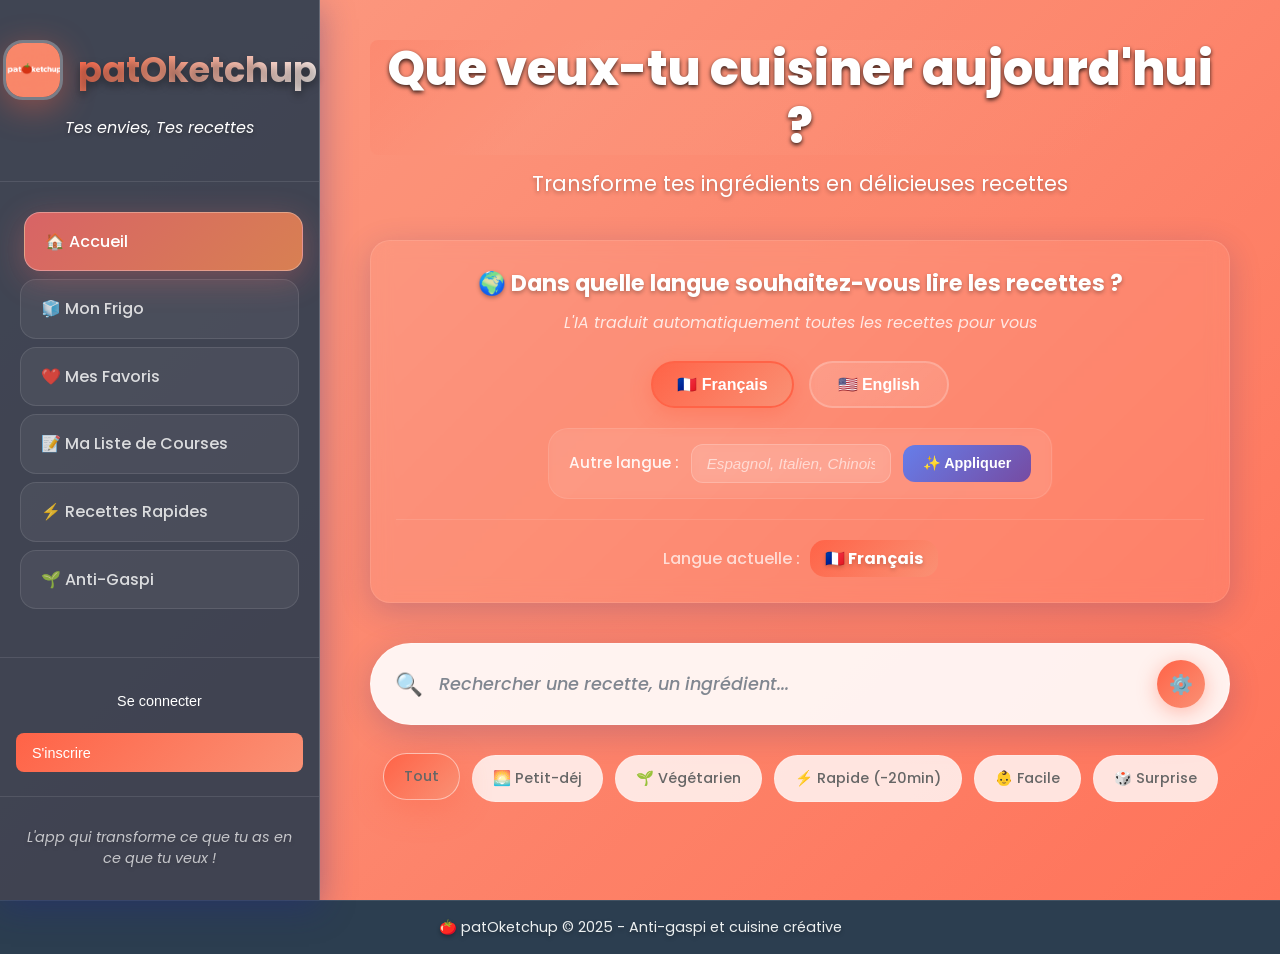
==== commit 5295d379: "🌍 feat: Sélecteur IA de langue universelle 🧠 SYSTÈME IA DE TRADUCTION AVANCÉ: - Classe TranslationAI" ====
--- a/index.html
+++ b/index.html
@@ -97,6 +97,50 @@
                     <p class="page-subtitle">Transforme tes ingrédients en délicieuses recettes</p>
                 </header>
 
+                <!-- 🌍 Sélecteur de langue IA -->
+                <section class="language-selector-section">
+                    <div class="language-container">
+                        <div class="language-header">
+                            <h3 class="language-title">🌍 Dans quelle langue souhaitez-vous lire les recettes ?</h3>
+                            <p class="language-subtitle">L'IA traduit automatiquement toutes les recettes pour vous</p>
+                        </div>
+                        
+                        <div class="language-options">
+                            <div class="predefined-languages">
+                                <button type="button" class="language-btn active" data-language="français">
+                                    🇫🇷 Français
+                                </button>
+                                <button type="button" class="language-btn" data-language="anglais">
+                                    🇺🇸 English
+                                </button>
+                            </div>
+                            
+                            <div class="custom-language">
+                                <div class="custom-language-input">
+                                    <span class="custom-label">Autre langue :</span>
+                                    <input 
+                                        type="text" 
+                                        id="custom-language-input" 
+                                        class="custom-language-field"
+                                        placeholder="Espagnol, Italien, Chinois..."
+                                        aria-label="Langue personnalisée"
+                                    >
+                                    <button type="button" id="apply-custom-language" class="apply-custom-btn">
+                                        ✨ Appliquer
+                                    </button>
+                                </div>
+                            </div>
+                        </div>
+                        
+                        <div class="language-status">
+                            <div class="current-language">
+                                <span class="status-label">Langue actuelle :</span>
+                                <span class="status-value" id="current-language-display">🇫🇷 Français</span>
+                            </div>
+                        </div>
+                    </div>
+                </section>
+
                 <!-- Zone de recherche moderne -->
                 <section class="search-section">
                     <div class="search-container">
--- a/style.css
+++ b/style.css
@@ -944,6 +944,225 @@
 .filter-btn:hover {
     transform: scale(1.1) rotate(90deg);
     box-shadow: 0 8px 32px rgba(255, 99, 71, 0.6);
+}
+
+/* ========================================
+   🌍 SÉLECTEUR DE LANGUE IA
+======================================== */
+
+.language-selector-section {
+    margin: 30px 0 40px 0;
+    background: rgba(255, 255, 255, 0.05);
+    border: 1px solid rgba(255, 255, 255, 0.1);
+    border-radius: 20px;
+    padding: 25px;
+    backdrop-filter: blur(10px);
+    box-shadow: 0 8px 32px rgba(31, 38, 135, 0.2);
+}
+
+.language-container {
+    max-width: 100%;
+}
+
+.language-header {
+    text-align: center;
+    margin-bottom: 25px;
+}
+
+.language-title {
+    font-size: 1.4rem;
+    font-weight: 700;
+    color: #ffffff;
+    margin-bottom: 8px;
+    text-shadow: 0 2px 4px rgba(0, 0, 0, 0.3);
+}
+
+.language-subtitle {
+    font-size: 1rem;
+    color: rgba(255, 255, 255, 0.8);
+    font-style: italic;
+}
+
+.language-options {
+    display: flex;
+    flex-direction: column;
+    gap: 20px;
+    margin-bottom: 20px;
+}
+
+.predefined-languages {
+    display: flex;
+    gap: 15px;
+    justify-content: center;
+    flex-wrap: wrap;
+}
+
+.language-btn {
+    background: linear-gradient(135deg, rgba(255, 255, 255, 0.1), rgba(255, 255, 255, 0.05));
+    color: #ffffff;
+    border: 2px solid rgba(255, 255, 255, 0.2);
+    padding: 12px 24px;
+    border-radius: 25px;
+    font-size: 1rem;
+    font-weight: 600;
+    cursor: pointer;
+    transition: all 0.3s ease;
+    display: flex;
+    align-items: center;
+    gap: 8px;
+    backdrop-filter: blur(5px);
+    min-width: 140px;
+    justify-content: center;
+}
+
+.language-btn:hover {
+    background: linear-gradient(135deg, rgba(255, 255, 255, 0.2), rgba(255, 255, 255, 0.1));
+    border-color: rgba(255, 255, 255, 0.4);
+    transform: translateY(-2px);
+    box-shadow: 0 8px 25px rgba(255, 255, 255, 0.15);
+}
+
+.language-btn.active {
+    background: linear-gradient(135deg, #FF6347, #FA9175);
+    border-color: #FF6347;
+    color: #ffffff;
+    box-shadow: 0 6px 20px rgba(255, 99, 71, 0.4);
+}
+
+.language-btn.active:hover {
+    transform: translateY(-2px);
+    box-shadow: 0 8px 25px rgba(255, 99, 71, 0.5);
+}
+
+.custom-language {
+    display: flex;
+    justify-content: center;
+}
+
+.custom-language-input {
+    display: flex;
+    align-items: center;
+    gap: 12px;
+    background: rgba(255, 255, 255, 0.05);
+    padding: 15px 20px;
+    border-radius: 20px;
+    border: 1px solid rgba(255, 255, 255, 0.1);
+    backdrop-filter: blur(5px);
+}
+
+.custom-label {
+    color: rgba(255, 255, 255, 0.9);
+    font-weight: 500;
+    font-size: 0.95rem;
+}
+
+.custom-language-field {
+    background: rgba(255, 255, 255, 0.1);
+    border: 1px solid rgba(255, 255, 255, 0.2);
+    border-radius: 12px;
+    padding: 10px 15px;
+    color: #ffffff;
+    font-size: 0.95rem;
+    width: 200px;
+    backdrop-filter: blur(5px);
+}
+
+.custom-language-field::placeholder {
+    color: rgba(255, 255, 255, 0.6);
+    font-style: italic;
+}
+
+.custom-language-field:focus {
+    outline: none;
+    border-color: #FF6347;
+    background: rgba(255, 255, 255, 0.15);
+    box-shadow: 0 0 0 3px rgba(255, 99, 71, 0.2);
+}
+
+.apply-custom-btn {
+    background: linear-gradient(135deg, #667eea, #764ba2);
+    color: #ffffff;
+    border: none;
+    padding: 10px 20px;
+    border-radius: 12px;
+    font-size: 0.9rem;
+    font-weight: 600;
+    cursor: pointer;
+    transition: all 0.3s ease;
+    display: flex;
+    align-items: center;
+    gap: 6px;
+}
+
+.apply-custom-btn:hover {
+    background: linear-gradient(135deg, #764ba2, #667eea);
+    transform: translateY(-1px);
+    box-shadow: 0 6px 20px rgba(102, 126, 234, 0.4);
+}
+
+.language-status {
+    text-align: center;
+    padding-top: 20px;
+    border-top: 1px solid rgba(255, 255, 255, 0.1);
+}
+
+.current-language {
+    display: flex;
+    align-items: center;
+    justify-content: center;
+    gap: 10px;
+    font-size: 1rem;
+}
+
+.status-label {
+    color: rgba(255, 255, 255, 0.7);
+    font-weight: 500;
+}
+
+.status-value {
+    color: #ffffff;
+    font-weight: 700;
+    background: linear-gradient(135deg, #FF6347, #FA9175);
+    padding: 6px 15px;
+    border-radius: 15px;
+    text-shadow: 0 2px 4px rgba(0, 0, 0, 0.2);
+}
+
+/* Responsive pour sélecteur de langue */
+@media (max-width: 768px) {
+    .language-selector-section {
+        margin: 20px 0 30px 0;
+        padding: 20px 15px;
+    }
+    
+    .language-title {
+        font-size: 1.2rem;
+    }
+    
+    .predefined-languages {
+        flex-direction: column;
+        gap: 10px;
+    }
+    
+    .language-btn {
+        min-width: 100%;
+    }
+    
+    .custom-language-input {
+        flex-direction: column;
+        gap: 15px;
+        text-align: center;
+    }
+    
+    .custom-language-field {
+        width: 100%;
+        max-width: 250px;
+    }
+    
+    .current-language {
+        flex-direction: column;
+        gap: 8px;
+    }
 }
 
 /* CATEGORIES MODERNES */
@@ -1122,6 +1341,30 @@
     margin-bottom: 16px;
     line-height: 1.3;
     text-shadow: 0 2px 4px rgba(0, 0, 0, 0.2);
+    display: flex;
+    align-items: center;
+    gap: 8px;
+}
+
+/* Indicateur de traduction automatique */
+.translation-badge {
+    display: inline-flex;
+    align-items: center;
+    gap: 4px;
+    background: linear-gradient(135deg, #3b82f6, #1d4ed8);
+    color: white;
+    font-size: 0.7rem;
+    font-weight: 500;
+    padding: 3px 8px;
+    border-radius: 12px;
+    box-shadow: 0 2px 6px rgba(59, 130, 246, 0.3);
+    white-space: nowrap;
+    flex-shrink: 0;
+}
+
+.translation-badge:hover {
+    background: linear-gradient(135deg, #1d4ed8, #1e40af);
+    cursor: help;
 }
 
 /* INFORMATIONS MODERNES */
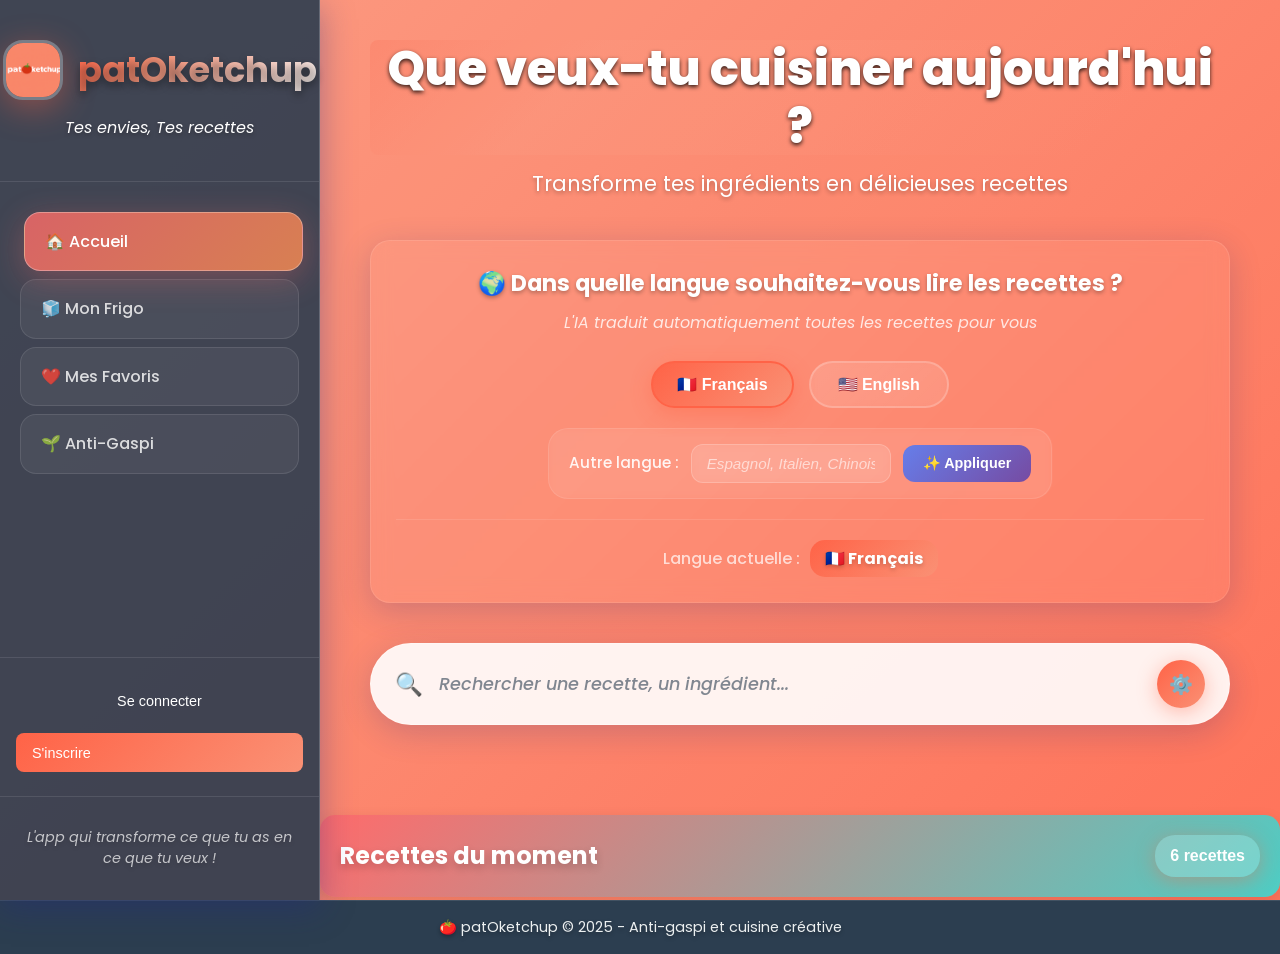
==== commit 682f09e8: "🎉 Correction complète du système de favoris ✅ Corrections apportées: - Ajout de la section favorites" ====
--- a/index.html
+++ b/index.html
@@ -42,16 +42,6 @@
                         </a>
                     </li>
                     <li class="nav-item">
-                        <a href="#" class="nav-link" data-section="shopping">
-                            📝 Ma Liste de Courses
-                        </a>
-                    </li>
-                    <li class="nav-item">
-                        <a href="#" class="nav-link" data-section="quick">
-                            ⚡ Recettes Rapides
-                        </a>
-                    </li>
-                    <li class="nav-item">
                         <a href="#" class="nav-link" data-section="anti-gaspi">
                             🌱 Anti-Gaspi
                         </a>
@@ -157,27 +147,18 @@
                                 ⚙️
                             </button>
                         </div>
-                        
-                        <!-- Categories rapides (chips) -->
-                        <div class="categories-chips">
-                            <button type="button" class="chip active" data-category="all">Tout</button>
-                            <button type="button" class="chip" data-category="breakfast">🌅 Petit-déj</button>
-                            <button type="button" class="chip" data-category="vegetarian">🌱 Végétarien</button>
-                            <button type="button" class="chip" data-category="quick">⚡ Rapide (-20min)</button>
-                            <button type="button" class="chip" data-category="easy">👶 Facile</button>
-                            <button type="button" class="chip" data-category="surprise">🎲 Surprise</button>
                         </div>
                     </div>
                 </section>
 
                 <!-- Zone de résultats (Accueil) -->
                 <section class="results-section" id="home-section">
-                    <div class="results-header" style="display: none;">
-                        <h3 class="results-title">Recettes trouvées</h3>
-                        <span class="results-count" id="results-count">0 recette(s)</span>
+                    <div class="results-header">
+                        <h3 class="results-title">Recettes du moment</h3>
+                        <span class="results-count" id="results-count">12 recettes</span>
                     </div>
                     
-                    <!-- Grille des cartes de recettes -->
+                    <!-- Grille principale des recettes -->
                     <div class="recipes-grid" id="recipes-grid">
                         <!-- Les cartes de recettes apparaîtront ici via JavaScript -->
                     </div>
@@ -278,12 +259,66 @@
                         </div>
                     </div>
 
-                    <!-- Résultats de recherche par ingrédients (API classique) -->
+                    <!-- Résultats de recherche par catégories avec onglets -->
                     <div class="frigo-results" id="frigo-results" style="display: none;">
-                        <h4 class="frigo-results-title">🍽️ Recettes trouvées avec l'API :</h4>
-                        <div class="frigo-recipes-grid" id="frigo-recipes-grid">
-                            <!-- Les recettes de l'API apparaîtront ici -->
-                        </div>
+                        <h4 class="frigo-results-title">🍽️ Recettes trouvées :</h4>
+                        
+                        <!-- Onglets de catégories -->
+                        <div class="recipe-tabs">
+                            <button class="recipe-tab-btn active" data-category="sucrees">
+                                🧁 Recettes Sucrées
+                                <span class="tab-count" id="count-sucrees">0</span>
+                            </button>
+                            <button class="recipe-tab-btn" data-category="salees">
+                                🥘 Recettes Salées  
+                                <span class="tab-count" id="count-salees">0</span>
+                            </button>
+                            <button class="recipe-tab-btn" data-category="vegetariennes">
+                                🥬 Recettes Végétariennes
+                                <span class="tab-count" id="count-vegetariennes">0</span>
+                            </button>
+                        </div>
+                        
+                        <!-- Conteneurs des recettes par catégorie -->
+                        <div class="recipe-tab-content">
+                            <div class="tab-panel active" id="panel-sucrees">
+                                <div class="frigo-recipes-grid" id="frigo-recipes-grid-sucrees">
+                                    <!-- Recettes sucrées -->
+                                </div>
+                                <div class="no-recipes-message" id="no-sucrees" style="display: none;">
+                                    🧁 Aucune recette sucrée trouvée pour vos ingrédients
+                                </div>
+                            </div>
+                            <div class="tab-panel" id="panel-salees">
+                                <div class="frigo-recipes-grid" id="frigo-recipes-grid-salees">
+                                    <!-- Recettes salées -->
+                                </div>
+                                <div class="no-recipes-message" id="no-salees" style="display: none;">
+                                    🥘 Aucune recette salée trouvée pour vos ingrédients
+                                </div>
+                            </div>
+                            <div class="tab-panel" id="panel-vegetariennes">
+                                <div class="frigo-recipes-grid" id="frigo-recipes-grid-vegetariennes">
+                                    <!-- Recettes végétariennes -->
+                                </div>
+                                <div class="no-recipes-message" id="no-vegetariennes" style="display: none;">
+                                    🥬 Aucune recette végétarienne trouvée pour vos ingrédients
+                                </div>
+                            </div>
+                        </div>
+                    </div>
+                </section>
+
+                <!-- Section Mes Favoris (masquée par défaut) -->
+                <section class="favorites-section" id="favorites-section" style="display: none;">
+                    <div class="section-header">
+                        <h2 class="favorites-title">❤️ Mes Recettes Favorites</h2>
+                        <p class="favorites-subtitle">Vos recettes sauvegardées</p>
+                    </div>
+                    
+                    <!-- Container pour les favoris (sera rempli par JavaScript) -->
+                    <div class="favorites-content" id="favorites-content">
+                        <!-- Contenu généré dynamiquement par displayFavorites() -->
                     </div>
                 </section>
             </div>
--- a/style.css
+++ b/style.css
@@ -1163,43 +1163,6 @@
         flex-direction: column;
         gap: 8px;
     }
-}
-
-/* CATEGORIES MODERNES */
-.categories-chips {
-    display: flex;
-    gap: 12px;
-    justify-content: center;
-    flex-wrap: wrap;
-}
-
-.chip {
-    background: rgba(255, 255, 255, 0.8);
-    color: #666;
-    border: 1px solid rgba(255, 255, 255, 0.2);
-    padding: 12px 20px;
-    border-radius: 30px;
-    font-size: 0.9rem;
-    font-weight: 500;
-    font-family: 'Poppins', sans-serif;
-    cursor: pointer;
-    transition: all 0.3s cubic-bezier(0.4, 0, 0.2, 1);
-    white-space: nowrap;
-    text-shadow: none;
-}
-
-.chip:hover {
-    background: rgba(255, 255, 255, 0.95);
-    transform: translateY(-2px);
-    box-shadow: 0 8px 24px rgba(31, 38, 135, 0.3);
-    border-color: rgba(255, 255, 255, 0.4);
-}
-
-.chip.active {
-    background: linear-gradient(135deg, #FF6347, #FA9175);
-    border-color: rgba(255, 255, 255, 0.5);
-    box-shadow: 0 8px 32px rgba(255, 99, 71, 0.4);
-    transform: translateY(-2px);
 }
 
 /* ========================================
@@ -1653,11 +1616,6 @@
         padding: 12px 18px;
     }
     
-    .categories-chips {
-        gap: 8px;
-        justify-content: center;
-    }
-    
     .recipes-grid {
         grid-template-columns: 1fr;
         gap: 16px;
@@ -1870,10 +1828,6 @@
         gap: 15px;
     }
     
-    .categories-chips {
-        justify-content: center;
-    }
-    
     .modal-content {
         margin: 10px;
     }
@@ -1902,15 +1856,6 @@
     
     .search-bar {
         padding: 6px 15px;
-    }
-    
-    .categories-chips {
-        gap: 8px;
-    }
-    
-    .chip {
-        padding: 6px 12px;
-        font-size: 0.8rem;
     }
     
     .recipes-grid {
@@ -2824,20 +2769,61 @@
     gap: 25px;
 }
 
-/* Animations */
-@keyframes slideInUp {
-    from {
-        opacity: 0;
-        transform: translateY(20px);
-    }
-    to {
-        opacity: 1;
-        transform: translateY(0);
-    }
-}
-
-/* Responsive pour Mon Frigo */
+/* ========================================
+   � AFFICHAGE SIMPLE DES RECETTES
+======================================== */
+
+/* Header des résultats */
+.results-header {
+    display: flex;
+    justify-content: space-between;
+    align-items: center;
+    margin-bottom: 30px;
+    padding: 20px;
+    background: linear-gradient(135deg, #FF6B6B 0%, #4ECDC4 100%);
+    color: white;
+    border-radius: 15px;
+    box-shadow: 0 5px 15px rgba(0,0,0,0.1);
+}
+
+.results-title {
+    font-size: 1.5rem;
+    font-weight: 700;
+    margin: 0;
+}
+
+.results-count {
+    font-size: 1rem;
+    background: rgba(255,255,255,0.2);
+    padding: 8px 15px;
+    border-radius: 20px;
+    font-weight: 600;
+}
+
+/* Messages d'erreur */
+.error-message {
+    text-align: center;
+    padding: 60px 20px;
+    color: #dc3545;
+    font-size: 1.1rem;
+    background: #f8d7da;
+    border: 2px solid #f5c6cb;
+    border-radius: 15px;
+    margin-top: 20px;
+}
+
+/* Responsive */
 @media (max-width: 768px) {
+    .results-header {
+        flex-direction: column;
+        gap: 10px;
+        text-align: center;
+    }
+    
+    .results-title {
+        font-size: 1.3rem;
+    }
+    
     .frigo-title {
         font-size: 2rem;
     }
@@ -3420,3 +3406,307 @@
     }
 }
 
+
+
+/* ========================================
+   STYLES POUR TRADUCTION À LA DEMANDE
+======================================== */
+
+/* Indicateur de progression de traduction */
+.translation-progress {
+    position: fixed;
+    top: 50%;
+    left: 50%;
+    transform: translate(-50%, -50%);
+    z-index: 4000;
+    background: rgba(255, 255, 255, 0.95);
+    border-radius: 20px;
+    padding: 25px 35px;
+    box-shadow: 0 20px 60px rgba(0, 0, 0, 0.3);
+    border: 2px solid rgba(59, 130, 246, 0.3);
+    backdrop-filter: blur(10px);
+    opacity: 0;
+    transform: translate(-50%, -50%) scale(0.9);
+    transition: all 0.3s cubic-bezier(0.4, 0, 0.2, 1);
+}
+
+.translation-progress.active {
+    opacity: 1;
+    transform: translate(-50%, -50%) scale(1);
+}
+
+.translation-content {
+    display: flex;
+    align-items: center;
+    gap: 15px;
+    color: #2c3e50;
+    font-weight: 600;
+    font-size: 1.1rem;
+}
+
+.spinner {
+    width: 24px;
+    height: 24px;
+    border: 3px solid rgba(59, 130, 246, 0.3);
+    border-top: 3px solid #3b82f6;
+    border-radius: 50%;
+    animation: translateSpin 1s linear infinite;
+}
+
+@keyframes translateSpin {
+    0% { transform: rotate(0deg); }
+    100% { transform: rotate(360deg); }
+}
+
+/* Badge de traduction dans le modal */
+.translation-badge {
+    display: inline-flex;
+    align-items: center;
+    gap: 6px;
+    background: linear-gradient(135deg, #3b82f6, #1d4ed8);
+    color: white;
+    font-size: 0.8rem;
+    font-weight: 500;
+    padding: 4px 12px;
+    border-radius: 15px;
+    margin-left: 12px;
+    box-shadow: 0 2px 8px rgba(59, 130, 246, 0.3);
+}
+
+/* Boutons d'action de traduction */
+.btn-info {
+    background: linear-gradient(135deg, #3b82f6, #1d4ed8);
+    color: white;
+    border: none;
+    padding: 12px 20px;
+    border-radius: 25px;
+    font-weight: 600;
+    cursor: pointer;
+    transition: all 0.3s ease;
+    display: flex;
+    align-items: center;
+    gap: 8px;
+}
+
+.btn-info:hover {
+    background: linear-gradient(135deg, #1d4ed8, #1e40af);
+    transform: translateY(-2px);
+    box-shadow: 0 8px 25px rgba(59, 130, 246, 0.4);
+}
+
+.btn-warning {
+    background: linear-gradient(135deg, #f59e0b, #d97706);
+    color: white;
+    border: none;
+    padding: 12px 20px;
+    border-radius: 25px;
+    font-weight: 600;
+    cursor: pointer;
+    transition: all 0.3s ease;
+    display: flex;
+    align-items: center;
+    gap: 8px;
+}
+
+.btn-warning:hover {
+    background: linear-gradient(135deg, #d97706, #b45309);
+    transform: translateY(-2px);
+    box-shadow: 0 8px 25px rgba(245, 158, 11, 0.4);
+}
+
+/* ========================================
+   ❤️ SYSTÈME DE FAVORIS
+======================================== */
+
+/* Bouton favori sur les cartes de recettes */
+.favorite-btn {
+    position: absolute;
+    top: 10px;
+    right: 10px;
+    background: rgba(255, 255, 255, 0.9);
+    border: none;
+    border-radius: 50%;
+    width: 40px;
+    height: 40px;
+    font-size: 18px;
+    cursor: pointer;
+    transition: all 0.3s ease;
+    display: flex;
+    align-items: center;
+    justify-content: center;
+    box-shadow: 0 2px 10px rgba(0,0,0,0.1);
+    z-index: 10;
+}
+
+.favorite-btn:hover {
+    transform: scale(1.1);
+    background: rgba(255, 255, 255, 1);
+    box-shadow: 0 4px 20px rgba(0,0,0,0.15);
+}
+
+.favorite-btn.active {
+    background: rgba(255, 107, 107, 0.1);
+    animation: heartBeat 0.6s ease;
+}
+
+/* Animation du cœur */
+@keyframes heartBeat {
+    0% { transform: scale(1); }
+    25% { transform: scale(1.3); }
+    50% { transform: scale(1); }
+    75% { transform: scale(1.1); }
+    100% { transform: scale(1); }
+}
+
+/* Section favoris */
+.favorites-section {
+    padding: 0;
+}
+
+.favorites-title {
+    font-size: 2.5rem;
+    font-weight: 800;
+    color: #FFFFFF;
+    margin-bottom: 12px;
+    text-align: center;
+    text-shadow: 0 2px 4px rgba(0, 0, 0, 0.8);
+}
+
+.favorites-subtitle {
+    font-size: 1.2rem;
+    color: #FFFFFF;
+    text-align: center;
+    margin-bottom: 40px;
+    text-shadow: 0 2px 4px rgba(0, 0, 0, 0.3);
+}
+
+/* État vide des favoris */
+.empty-favorites {
+    text-align: center;
+    padding: 80px 40px;
+    background: rgba(255, 255, 255, 0.95);
+    border-radius: 20px;
+    margin: 40px 0;
+    box-shadow: 0 10px 30px rgba(0,0,0,0.1);
+}
+
+.empty-favorites-icon {
+    font-size: 4rem;
+    margin-bottom: 20px;
+    opacity: 0.7;
+}
+
+.empty-favorites h3 {
+    color: #495057;
+    font-size: 1.5rem;
+    margin-bottom: 15px;
+}
+
+.empty-favorites p {
+    color: #6c757d;
+    font-size: 1.1rem;
+    margin-bottom: 30px;
+    max-width: 400px;
+    margin-left: auto;
+    margin-right: auto;
+}
+
+/* Grille des favoris */
+.favorites-grid {
+    margin-top: 30px;
+}
+
+/* ========================================
+   🔔 SYSTÈME DE NOTIFICATIONS
+======================================== */
+
+.notification {
+    position: fixed;
+    top: 20px;
+    right: 20px;
+    padding: 15px 20px;
+    background: white;
+    border-radius: 10px;
+    box-shadow: 0 5px 20px rgba(0,0,0,0.15);
+    transform: translateX(400px);
+    transition: transform 0.3s ease;
+    z-index: 1000;
+    display: flex;
+    align-items: center;
+    gap: 15px;
+    min-width: 280px;
+    max-width: 400px;
+}
+
+.notification.show {
+    transform: translateX(0);
+}
+
+.notification.success {
+    border-left: 4px solid #28a745;
+}
+
+.notification.info {
+    border-left: 4px solid #17a2b8;
+}
+
+.notification.warning {
+    border-left: 4px solid #ffc107;
+}
+
+.notification.error {
+    border-left: 4px solid #dc3545;
+}
+
+.notification-message {
+    flex: 1;
+    font-weight: 500;
+    color: #495057;
+}
+
+.notification-close {
+    background: none;
+    border: none;
+    font-size: 18px;
+    cursor: pointer;
+    color: #6c757d;
+    padding: 0;
+    width: 20px;
+    height: 20px;
+    display: flex;
+    align-items: center;
+    justify-content: center;
+}
+
+.notification-close:hover {
+    color: #495057;
+}
+
+/* Responsive pour favoris */
+@media (max-width: 768px) {
+    .favorites-title {
+        font-size: 2rem;
+    }
+    
+    .favorite-btn {
+        width: 35px;
+        height: 35px;
+        font-size: 16px;
+    }
+    
+    .empty-favorites {
+        padding: 60px 20px;
+    }
+    
+    .notification {
+        right: 10px;
+        left: 10px;
+        min-width: auto;
+        max-width: none;
+        transform: translateY(-100px);
+    }
+    
+    .notification.show {
+        transform: translateY(0);
+    }
+}
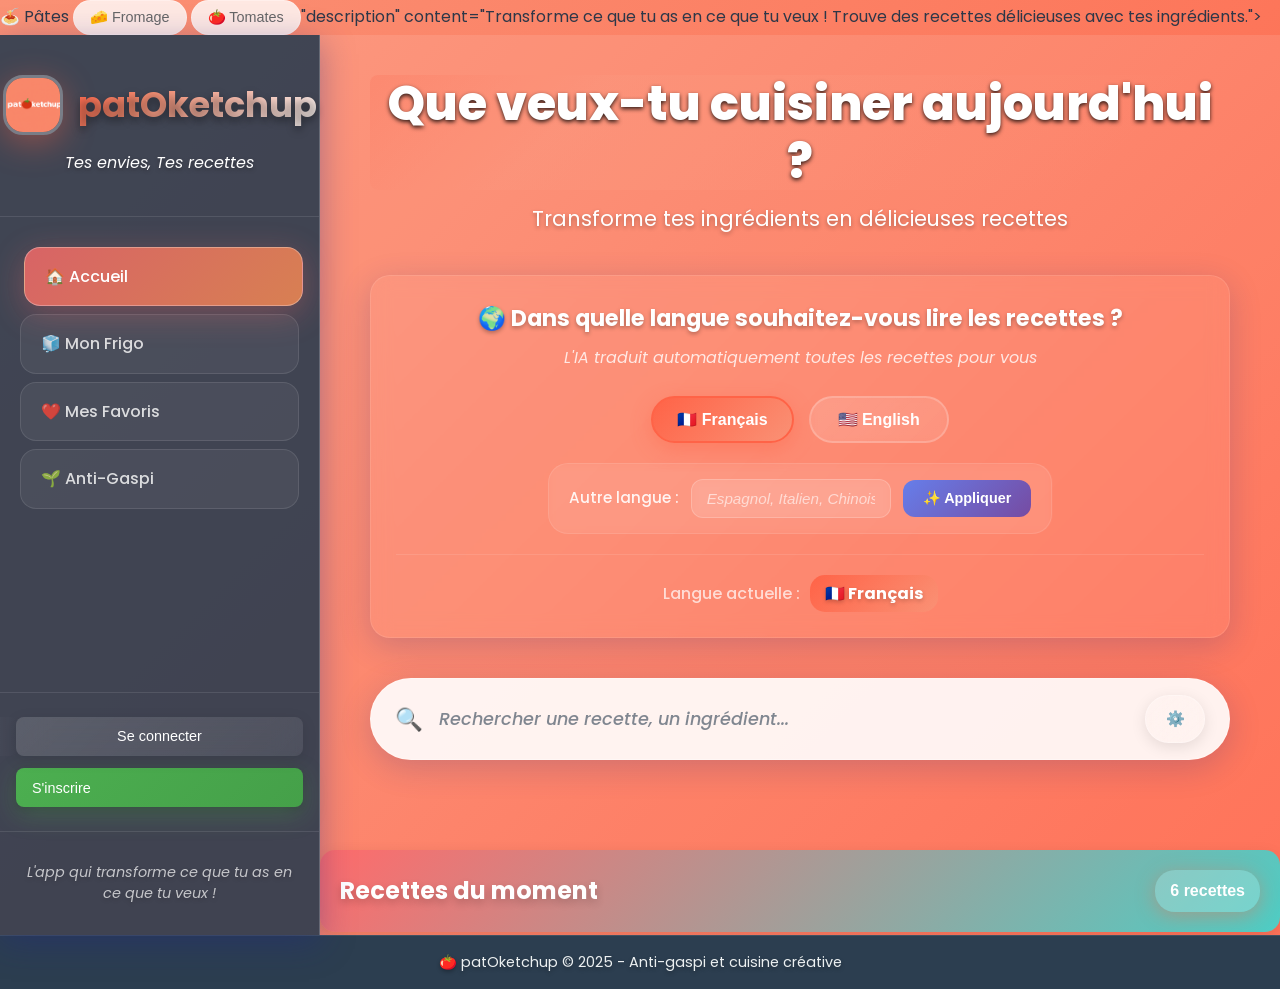
==== commit 27a251a9: "🌱 Ajout de la section Anti-Gaspi complète + corrections ✨ Nouvelles fonctionnalités: - Section Anti-" ====
--- a/index.html
+++ b/index.html
@@ -4,7 +4,9 @@
     <meta charset="UTF-8">
     <meta name="viewport" content="width=device-width, initial-scale=1.0">
     <title>patOketchup - Tes envies, Tes recettes</title>
-    <meta name="description" content="Transforme ce que tu as en ce que tu veux ! Trouve des recettes délicieuses avec tes ingrédients.">
+    <meta na                            <button type="button" class="suggestion-chip" data-ingredient="pâtes">🍝 Pâtes</button>
+                            <button type="button" class="suggestion-chip" data-ingredient="fromage">🧀 Fromage</button>
+                            <button type="button" class="suggestion-chip" data-ingredient="tomates">🍅 Tomates</button>"description" content="Transforme ce que tu as en ce que tu veux ! Trouve des recettes délicieuses avec tes ingrédients.">
     <link rel="stylesheet" href="style.css">
     <link rel="preconnect" href="https://fonts.googleapis.com">
     <link rel="preconnect" href="https://fonts.gstatic.com" crossorigin>
@@ -321,6 +323,51 @@
                         <!-- Contenu généré dynamiquement par displayFavorites() -->
                     </div>
                 </section>
+
+                <!-- Section Anti-Gaspi (masquée par défaut) -->
+                <section class="anti-gaspi-section" id="anti-gaspi-section" style="display: none;">
+                    <div class="section-header">
+                        <h2 class="anti-gaspi-title">🌱 Commerces Anti-Gaspi Près de Vous</h2>
+                        <p class="anti-gaspi-subtitle">Trouvez de vrais commerces qui proposent des produits anti-gaspillage</p>
+                    </div>
+                    
+                    <!-- Contrôles de géolocalisation -->
+                    <div class="location-controls">
+                        <button class="btn btn-primary" id="locate-btn" onclick="antiGaspiManager.getUserLocation()">
+                            📍 Localiser mes commerces
+                        </button>
+                        <div class="location-status" id="location-status">
+                            <span class="status-text">Cliquez pour trouver les commerces près de vous</span>
+                        </div>
+                    </div>
+                    
+                    <!-- Filtres de commerces -->
+                    <div class="shop-filters">
+                        <h3>Types de commerces :</h3>
+                        <div class="filter-buttons">
+                            <button class="filter-btn active" data-type="all">🏪 Tous</button>
+                            <button class="filter-btn" data-type="bakery">🥖 Boulangeries</button>
+                            <button class="filter-btn" data-type="supermarket">🛒 Supermarchés</button>
+                            <button class="filter-btn" data-type="grocery">🥬 Épiceries</button>
+                            <button class="filter-btn" data-type="restaurant">🍽️ Restaurants</button>
+                        </div>
+                    </div>
+                    
+                    <!-- Container pour les commerces -->
+                    <div class="anti-gaspi-content" id="anti-gaspi-content">
+                        <div class="welcome-anti-gaspi">
+                            <div class="welcome-icon">🌍</div>
+                            <h3>Découvrez l'Anti-Gaspillage Près de Vous</h3>
+                            <p>Localisez-vous pour découvrir les boulangeries, supermarchés et restaurants qui proposent des invendus à prix réduits</p>
+                            <ul class="features-list">
+                                <li>📍 Géolocalisation précise</li>
+                                <li>🗺️ Commerces réels via OpenStreetMap</li>
+                                <li>📞 Contact direct des commerçants</li>
+                                <li>🚶‍♂️ Itinéraires de navigation</li>
+                            </ul>
+                        </div>
+                    </div>
+                </section>
             </div>
         </main>
     </div>
--- a/style.css
+++ b/style.css
@@ -3710,3 +3710,876 @@
         transform: translateY(0);
     }
 }
+
+/* ========================================
+   SECTION ANTI-GASPI - VERSION ÉLÉGANTE
+======================================== */
+
+.anti-gaspi-section {
+    padding: 2rem 0;
+    animation: fadeInUp 0.8s ease-out;
+    min-height: calc(100vh - 200px);
+}
+
+.anti-gaspi-title {
+    font-size: 2.8rem;
+    font-weight: 800;
+    background: linear-gradient(135deg, #4CAF50, #81C784, #A5D6A7);
+    -webkit-background-clip: text;
+    -webkit-text-fill-color: transparent;
+    background-clip: text;
+    color: transparent;
+    margin-bottom: 12px;
+    text-align: center;
+    text-shadow: none;
+    position: relative;
+}
+
+.anti-gaspi-title::after {
+    content: '';
+    position: absolute;
+    bottom: -8px;
+    left: 50%;
+    transform: translateX(-50%);
+    width: 80px;
+    height: 4px;
+    background: linear-gradient(135deg, #4CAF50, #81C784);
+    border-radius: 2px;
+    opacity: 0.8;
+}
+
+.anti-gaspi-subtitle {
+    font-size: 1.3rem;
+    color: rgba(255, 255, 255, 0.9);
+    text-align: center;
+    margin-bottom: 3rem;
+    text-shadow: 0 2px 4px rgba(0, 0, 0, 0.3);
+    max-width: 600px;
+    margin-left: auto;
+    margin-right: auto;
+    line-height: 1.5;
+}
+
+/* Contrôles de géolocalisation - Version premium */
+.location-controls {
+    background: linear-gradient(135deg, 
+        rgba(255, 255, 255, 0.15), 
+        rgba(255, 255, 255, 0.05)
+    );
+    backdrop-filter: blur(30px);
+    border-radius: 25px;
+    padding: 2.5rem;
+    margin-bottom: 3rem;
+    text-align: center;
+    border: 1px solid rgba(255, 255, 255, 0.25);
+    box-shadow: 
+        0 15px 35px rgba(0, 0, 0, 0.1),
+        inset 0 1px 0 rgba(255, 255, 255, 0.2);
+    position: relative;
+    overflow: hidden;
+}
+
+.location-controls::before {
+    content: '';
+    position: absolute;
+    top: 0;
+    left: -100%;
+    width: 100%;
+    height: 100%;
+    background: linear-gradient(90deg, 
+        transparent, 
+        rgba(255, 255, 255, 0.1), 
+        transparent
+    );
+    transition: left 0.5s ease;
+}
+
+.location-controls:hover::before {
+    left: 100%;
+}
+
+#locate-btn {
+    background: linear-gradient(135deg, #4CAF50, #45a049);
+    border: none;
+    color: white;
+    padding: 1.2rem 2.5rem;
+    border-radius: 50px;
+    font-size: 1.1rem;
+    font-weight: 600;
+    cursor: pointer;
+    transition: all 0.4s cubic-bezier(0.4, 0, 0.2, 1);
+    text-transform: uppercase;
+    letter-spacing: 0.5px;
+    box-shadow: 
+        0 8px 25px rgba(76, 175, 80, 0.3),
+        0 3px 10px rgba(0, 0, 0, 0.2);
+    position: relative;
+    overflow: hidden;
+}
+
+#locate-btn:hover {
+    transform: translateY(-3px) scale(1.02);
+    box-shadow: 
+        0 12px 35px rgba(76, 175, 80, 0.4),
+        0 6px 15px rgba(0, 0, 0, 0.3);
+}
+
+#locate-btn:active {
+    transform: translateY(-1px);
+}
+
+#locate-btn:disabled {
+    opacity: 0.7;
+    cursor: not-allowed;
+    transform: none;
+}
+
+.location-status {
+    margin-top: 1.5rem;
+}
+
+.status-text {
+    display: inline-flex;
+    align-items: center;
+    padding: 1rem 2rem;
+    border-radius: 30px;
+    font-weight: 600;
+    font-size: 1rem;
+    transition: all 0.4s ease;
+    backdrop-filter: blur(10px);
+    border: 1px solid transparent;
+}
+
+.status-text.loading {
+    background: linear-gradient(135deg, 
+        rgba(255, 193, 7, 0.25), 
+        rgba(255, 193, 7, 0.15)
+    );
+    color: #FFD54F;
+    border-color: rgba(255, 193, 7, 0.4);
+    animation: statusPulse 2s infinite;
+}
+
+.status-text.success {
+    background: linear-gradient(135deg, 
+        rgba(76, 175, 80, 0.25), 
+        rgba(76, 175, 80, 0.15)
+    );
+    color: #81C784;
+    border-color: rgba(76, 175, 80, 0.4);
+    animation: statusSuccess 0.6s ease-out;
+}
+
+.status-text.error {
+    background: linear-gradient(135deg, 
+        rgba(244, 67, 54, 0.25), 
+        rgba(244, 67, 54, 0.15)
+    );
+    color: #E57373;
+    border-color: rgba(244, 67, 54, 0.4);
+    animation: statusError 0.6s ease-out;
+}
+
+@keyframes statusPulse {
+    0%, 100% { transform: scale(1); opacity: 1; }
+    50% { transform: scale(1.02); opacity: 0.8; }
+}
+
+@keyframes statusSuccess {
+    0% { transform: scale(0.8) translateY(10px); opacity: 0; }
+    100% { transform: scale(1) translateY(0); opacity: 1; }
+}
+
+@keyframes statusError {
+    0%, 20%, 40%, 60%, 80% { transform: translateX(-5px); }
+    10%, 30%, 50%, 70%, 90% { transform: translateX(5px); }
+    100% { transform: translateX(0); }
+}
+
+/* Filtres de commerces - Version premium */
+.shop-filters {
+    margin-bottom: 3rem;
+    padding: 0 1rem;
+}
+
+.shop-filters h3 {
+    color: #FFFFFF;
+    margin-bottom: 1.5rem;
+    font-size: 1.4rem;
+    font-weight: 700;
+    text-align: center;
+    text-shadow: 0 2px 4px rgba(0, 0, 0, 0.3);
+}
+
+.filter-buttons {
+    display: flex;
+    gap: 1rem;
+    flex-wrap: wrap;
+    justify-content: center;
+    max-width: 800px;
+    margin: 0 auto;
+}
+
+.filter-btn {
+    background: linear-gradient(135deg, 
+        rgba(255, 255, 255, 0.12), 
+        rgba(255, 255, 255, 0.08)
+    );
+    backdrop-filter: blur(20px);
+    border: 1px solid rgba(255, 255, 255, 0.25);
+    color: #FFFFFF;
+    padding: 1rem 1.8rem;
+    border-radius: 30px;
+    cursor: pointer;
+    transition: all 0.4s cubic-bezier(0.4, 0, 0.2, 1);
+    font-weight: 600;
+    font-size: 0.95rem;
+    text-transform: uppercase;
+    letter-spacing: 0.3px;
+    position: relative;
+    overflow: hidden;
+    box-shadow: 0 4px 15px rgba(0, 0, 0, 0.1);
+}
+
+.filter-btn::before {
+    content: '';
+    position: absolute;
+    top: 0;
+    left: -100%;
+    width: 100%;
+    height: 100%;
+    background: linear-gradient(90deg, 
+        transparent, 
+        rgba(255, 255, 255, 0.2), 
+        transparent
+    );
+    transition: left 0.5s ease;
+}
+
+.filter-btn:hover {
+    background: linear-gradient(135deg, 
+        rgba(255, 255, 255, 0.2), 
+        rgba(255, 255, 255, 0.12)
+    );
+    transform: translateY(-3px) scale(1.02);
+    box-shadow: 0 8px 25px rgba(0, 0, 0, 0.2);
+}
+
+.filter-btn:hover::before {
+    left: 100%;
+}
+
+.filter-btn.active {
+    background: linear-gradient(135deg, #4CAF50, #45a049);
+    border-color: #4CAF50;
+    box-shadow: 
+        0 8px 25px rgba(76, 175, 80, 0.4),
+        0 0 20px rgba(76, 175, 80, 0.3);
+    transform: translateY(-2px);
+}
+
+.filter-btn.active:hover {
+    transform: translateY(-4px) scale(1.02);
+    box-shadow: 
+        0 12px 35px rgba(76, 175, 80, 0.5),
+        0 0 25px rgba(76, 175, 80, 0.4);
+}
+
+/* Grille des commerces - Responsive améliorée */
+.shops-grid {
+    display: grid;
+    grid-template-columns: repeat(auto-fit, minmax(380px, 1fr));
+    gap: 2rem;
+    margin-top: 2rem;
+    padding: 0 1rem;
+}
+
+/* Cartes de commerce - Version luxueuse */
+.shop-card {
+    background: linear-gradient(135deg, 
+        rgba(255, 255, 255, 0.15), 
+        rgba(255, 255, 255, 0.05)
+    );
+    backdrop-filter: blur(30px);
+    border-radius: 25px;
+    padding: 2rem;
+    border: 1px solid rgba(255, 255, 255, 0.25);
+    transition: all 0.4s cubic-bezier(0.4, 0, 0.2, 1);
+    position: relative;
+    overflow: hidden;
+    box-shadow: 
+        0 15px 35px rgba(0, 0, 0, 0.1),
+        inset 0 1px 0 rgba(255, 255, 255, 0.2);
+}
+
+.shop-card::before {
+    content: '';
+    position: absolute;
+    top: 0;
+    left: 0;
+    right: 0;
+    height: 4px;
+    background: linear-gradient(135deg, #4CAF50, #81C784, #A5D6A7);
+    opacity: 0.8;
+}
+
+.shop-card::after {
+    content: '';
+    position: absolute;
+    top: -50%;
+    left: -50%;
+    width: 200%;
+    height: 200%;
+    background: conic-gradient(from 0deg, 
+        transparent 0deg, 
+        rgba(76, 175, 80, 0.1) 45deg,
+        transparent 90deg
+    );
+    transform: rotate(0deg);
+    opacity: 0;
+    transition: all 0.6s ease;
+}
+
+.shop-card:hover {
+    transform: translateY(-8px) scale(1.02);
+    box-shadow: 
+        0 25px 50px rgba(0, 0, 0, 0.15),
+        0 0 30px rgba(76, 175, 80, 0.2),
+        inset 0 1px 0 rgba(255, 255, 255, 0.3);
+    border-color: rgba(255, 255, 255, 0.4);
+}
+
+.shop-card:hover::after {
+    opacity: 1;
+    transform: rotate(360deg);
+}
+
+.shop-header {
+    display: flex;
+    align-items: flex-start;
+    gap: 1.5rem;
+    margin-bottom: 1.5rem;
+    position: relative;
+    z-index: 2;
+}
+
+.shop-icon {
+    font-size: 3rem;
+    line-height: 1;
+    filter: drop-shadow(0 2px 4px rgba(0, 0, 0, 0.3));
+    animation: iconFloat 3s ease-in-out infinite;
+}
+
+@keyframes iconFloat {
+    0%, 100% { transform: translateY(0); }
+    50% { transform: translateY(-3px); }
+}
+
+.shop-info {
+    flex: 1;
+}
+
+.shop-name {
+    color: #FFFFFF;
+    font-size: 1.3rem;
+    font-weight: 800;
+    margin: 0 0 0.8rem 0;
+    line-height: 1.3;
+    text-shadow: 0 2px 4px rgba(0, 0, 0, 0.3);
+    letter-spacing: -0.3px;
+}
+
+.shop-category {
+    display: inline-block;
+    background: linear-gradient(135deg, 
+        rgba(255, 255, 255, 0.2), 
+        rgba(255, 255, 255, 0.1)
+    );
+    backdrop-filter: blur(10px);
+    color: #FFFFFF;
+    padding: 0.5rem 1rem;
+    border-radius: 20px;
+    font-size: 0.85rem;
+    font-weight: 600;
+    margin-right: 0.8rem;
+    margin-bottom: 0.5rem;
+    border: 1px solid rgba(255, 255, 255, 0.2);
+    text-transform: uppercase;
+    letter-spacing: 0.5px;
+}
+
+.shop-distance {
+    display: inline-block;
+    background: linear-gradient(135deg, #4CAF50, #45a049);
+    color: white;
+    padding: 0.5rem 1rem;
+    border-radius: 20px;
+    font-size: 0.85rem;
+    font-weight: 700;
+    box-shadow: 0 4px 15px rgba(76, 175, 80, 0.3);
+    text-transform: uppercase;
+    letter-spacing: 0.3px;
+}
+
+.shop-address {
+    color: rgba(255, 255, 255, 0.85);
+    font-size: 0.95rem;
+    margin-bottom: 1.5rem;
+    line-height: 1.5;
+    padding-left: 1.5rem;
+    position: relative;
+    font-weight: 500;
+}
+
+.shop-address::before {
+    content: '📍';
+    position: absolute;
+    left: 0;
+    top: 0;
+}
+
+/* Badge anti-gaspi - Version premium */
+.anti-waste-badge {
+    position: absolute;
+    top: -0.8rem;
+    right: -0.8rem;
+    background: linear-gradient(135deg, #4CAF50, #66BB6A, #81C784);
+    color: white;
+    padding: 0.8rem 1.2rem;
+    border-radius: 25px;
+    font-size: 0.85rem;
+    font-weight: 700;
+    box-shadow: 
+        0 8px 25px rgba(76, 175, 80, 0.4),
+        0 0 20px rgba(76, 175, 80, 0.3);
+    animation: antiWastePulse 3s ease-in-out infinite;
+    text-transform: uppercase;
+    letter-spacing: 0.5px;
+    z-index: 3;
+    border: 2px solid rgba(255, 255, 255, 0.3);
+}
+
+@keyframes antiWastePulse {
+    0%, 100% { 
+        transform: scale(1) rotate(0deg);
+        box-shadow: 
+            0 8px 25px rgba(76, 175, 80, 0.4),
+            0 0 20px rgba(76, 175, 80, 0.3);
+    }
+    50% { 
+        transform: scale(1.05) rotate(1deg);
+        box-shadow: 
+            0 12px 35px rgba(76, 175, 80, 0.6),
+            0 0 30px rgba(76, 175, 80, 0.5);
+    }
+}
+
+/* Informations anti-gaspi - Design premium */
+.anti-waste-info {
+    background: linear-gradient(135deg, 
+        rgba(76, 175, 80, 0.15), 
+        rgba(76, 175, 80, 0.08)
+    );
+    backdrop-filter: blur(15px);
+    border: 1px solid rgba(76, 175, 80, 0.4);
+    border-radius: 20px;
+    padding: 1.2rem;
+    margin-bottom: 1.5rem;
+    display: flex;
+    justify-content: space-between;
+    align-items: center;
+    flex-wrap: wrap;
+    gap: 1rem;
+    box-shadow: 
+        0 8px 25px rgba(76, 175, 80, 0.1),
+        inset 0 1px 0 rgba(255, 255, 255, 0.1);
+    position: relative;
+    overflow: hidden;
+}
+
+.anti-waste-info::before {
+    content: '';
+    position: absolute;
+    top: 0;
+    left: -100%;
+    width: 100%;
+    height: 100%;
+    background: linear-gradient(90deg, 
+        transparent, 
+        rgba(76, 175, 80, 0.1), 
+        transparent
+    );
+    animation: shimmer 3s ease-in-out infinite;
+}
+
+@keyframes shimmer {
+    0% { left: -100%; }
+    50% { left: -50%; }
+    100% { left: 100%; }
+}
+
+.savings-text {
+    color: #81C784;
+    font-weight: 700;
+    font-size: 1rem;
+    text-shadow: 0 1px 2px rgba(0, 0, 0, 0.2);
+    text-transform: uppercase;
+    letter-spacing: 0.3px;
+}
+
+.availability {
+    color: rgba(255, 255, 255, 0.9);
+    font-size: 0.9rem;
+    font-weight: 600;
+    padding: 0.3rem 0.8rem;
+    background: rgba(255, 255, 255, 0.1);
+    border-radius: 15px;
+    border: 1px solid rgba(255, 255, 255, 0.2);
+}
+
+/* Actions des commerces - Buttons premium */
+.shop-actions {
+    display: flex;
+    gap: 1rem;
+    margin-top: 1.5rem;
+}
+
+.shop-actions .btn {
+    flex: 1;
+    padding: 1rem 1.5rem;
+    font-size: 0.95rem;
+    border-radius: 20px;
+    font-weight: 700;
+    text-transform: uppercase;
+    letter-spacing: 0.5px;
+    transition: all 0.4s cubic-bezier(0.4, 0, 0.2, 1);
+    position: relative;
+    overflow: hidden;
+    border: none;
+    cursor: pointer;
+}
+
+.btn-outline {
+    background: linear-gradient(135deg, 
+        rgba(255, 255, 255, 0.15), 
+        rgba(255, 255, 255, 0.08)
+    );
+    backdrop-filter: blur(15px);
+    border: 1px solid rgba(255, 255, 255, 0.3);
+    color: #FFFFFF;
+    box-shadow: 0 4px 15px rgba(0, 0, 0, 0.1);
+}
+
+.btn-outline::before {
+    content: '';
+    position: absolute;
+    top: 0;
+    left: -100%;
+    width: 100%;
+    height: 100%;
+    background: linear-gradient(90deg, 
+        transparent, 
+        rgba(255, 255, 255, 0.2), 
+        transparent
+    );
+    transition: left 0.5s ease;
+}
+
+.btn-outline:hover {
+    background: linear-gradient(135deg, 
+        rgba(255, 255, 255, 0.25), 
+        rgba(255, 255, 255, 0.15)
+    );
+    transform: translateY(-3px) scale(1.02);
+    box-shadow: 0 8px 25px rgba(0, 0, 0, 0.2);
+}
+
+.btn-outline:hover::before {
+    left: 100%;
+}
+
+.btn-primary {
+    background: linear-gradient(135deg, #4CAF50, #45a049);
+    color: white;
+    box-shadow: 
+        0 8px 25px rgba(76, 175, 80, 0.3),
+        0 3px 10px rgba(0, 0, 0, 0.2);
+}
+
+.btn-primary:hover {
+    background: linear-gradient(135deg, #45a049, #4CAF50);
+    transform: translateY(-4px) scale(1.02);
+    box-shadow: 
+        0 12px 35px rgba(76, 175, 80, 0.4),
+        0 6px 15px rgba(0, 0, 0, 0.3);
+}
+
+.btn-secondary {
+    background: linear-gradient(135deg, 
+        rgba(108, 117, 125, 0.4), 
+        rgba(108, 117, 125, 0.2)
+    );
+    backdrop-filter: blur(10px);
+    border: 1px solid rgba(108, 117, 125, 0.5);
+    color: rgba(255, 255, 255, 0.6);
+    cursor: not-allowed;
+    opacity: 0.7;
+}
+
+/* Messages de bienvenue et vides - Design élégant */
+.welcome-anti-gaspi, .no-shops-found {
+    text-align: center;
+    background: linear-gradient(135deg, 
+        rgba(255, 255, 255, 0.1), 
+        rgba(255, 255, 255, 0.05)
+    );
+    backdrop-filter: blur(30px);
+    border-radius: 30px;
+    padding: 4rem 3rem;
+    border: 1px solid rgba(255, 255, 255, 0.2);
+    box-shadow: 
+        0 20px 40px rgba(0, 0, 0, 0.1),
+        inset 0 1px 0 rgba(255, 255, 255, 0.2);
+    position: relative;
+    overflow: hidden;
+    margin: 2rem 0;
+}
+
+.welcome-anti-gaspi::before, .no-shops-found::before {
+    content: '';
+    position: absolute;
+    top: -50%;
+    left: -50%;
+    width: 200%;
+    height: 200%;
+    background: conic-gradient(from 0deg, 
+        transparent 0deg, 
+        rgba(76, 175, 80, 0.05) 90deg,
+        transparent 180deg
+    );
+    animation: welcomeRotate 10s linear infinite;
+    opacity: 0.5;
+}
+
+@keyframes welcomeRotate {
+    from { transform: rotate(0deg); }
+    to { transform: rotate(360deg); }
+}
+
+.welcome-icon, .no-shops-icon {
+    font-size: 5rem;
+    margin-bottom: 2rem;
+    filter: drop-shadow(0 4px 8px rgba(0, 0, 0, 0.2));
+    animation: iconBounce 2s ease-in-out infinite;
+    position: relative;
+    z-index: 2;
+}
+
+@keyframes iconBounce {
+    0%, 100% { transform: translateY(0) scale(1); }
+    50% { transform: translateY(-10px) scale(1.05); }
+}
+
+.welcome-anti-gaspi h3, .no-shops-found h3 {
+    color: #FFFFFF;
+    font-size: 2rem;
+    font-weight: 800;
+    margin-bottom: 1.5rem;
+    text-shadow: 0 2px 4px rgba(0, 0, 0, 0.3);
+    position: relative;
+    z-index: 2;
+    line-height: 1.2;
+}
+
+.welcome-anti-gaspi p, .no-shops-found p {
+    color: rgba(255, 255, 255, 0.9);
+    font-size: 1.2rem;
+    line-height: 1.7;
+    margin-bottom: 2rem;
+    max-width: 700px;
+    margin-left: auto;
+    margin-right: auto;
+    position: relative;
+    z-index: 2;
+    font-weight: 500;
+}
+
+.features-list {
+    list-style: none;
+    padding: 0;
+    margin: 0;
+    display: grid;
+    grid-template-columns: repeat(auto-fit, minmax(280px, 1fr));
+    gap: 1.5rem;
+    max-width: 600px;
+    margin: 0 auto;
+    position: relative;
+    z-index: 2;
+}
+
+.features-list li {
+    color: rgba(255, 255, 255, 0.95);
+    padding: 1rem;
+    font-size: 1rem;
+    font-weight: 600;
+    background: rgba(255, 255, 255, 0.05);
+    border-radius: 15px;
+    backdrop-filter: blur(10px);
+    border: 1px solid rgba(255, 255, 255, 0.1);
+    transition: all 0.3s ease;
+}
+
+.features-list li:hover {
+    transform: translateY(-3px);
+    background: rgba(255, 255, 255, 0.1);
+    box-shadow: 0 8px 25px rgba(0, 0, 0, 0.1);
+}
+
+/* Responsive - Anti-Gaspi Premium */
+@media (max-width: 1024px) {
+    .shops-grid {
+        grid-template-columns: repeat(auto-fit, minmax(320px, 1fr));
+        gap: 1.5rem;
+    }
+    
+    .anti-gaspi-title {
+        font-size: 2.4rem;
+    }
+    
+    .filter-buttons {
+        gap: 0.8rem;
+    }
+    
+    .filter-btn {
+        padding: 0.9rem 1.5rem;
+        font-size: 0.9rem;
+    }
+}
+
+@media (max-width: 768px) {
+    .anti-gaspi-section {
+        padding: 1rem 0;
+    }
+    
+    .shops-grid {
+        grid-template-columns: 1fr;
+        gap: 1.2rem;
+        padding: 0 0.5rem;
+    }
+    
+    .filter-buttons {
+        justify-content: center;
+        gap: 0.6rem;
+    }
+    
+    .filter-btn {
+        padding: 0.8rem 1.2rem;
+        font-size: 0.85rem;
+    }
+    
+    .shop-actions {
+        flex-direction: column;
+        gap: 0.8rem;
+    }
+    
+    .shop-actions .btn {
+        width: 100%;
+    }
+    
+    .anti-gaspi-title {
+        font-size: 2rem;
+        margin-bottom: 1rem;
+    }
+    
+    .anti-gaspi-subtitle {
+        font-size: 1.1rem;
+        margin-bottom: 2rem;
+        padding: 0 1rem;
+    }
+    
+    .location-controls {
+        padding: 2rem 1.5rem;
+        margin-bottom: 2rem;
+    }
+    
+    #locate-btn {
+        padding: 1rem 2rem;
+        font-size: 1rem;
+    }
+    
+    .welcome-anti-gaspi, .no-shops-found {
+        padding: 3rem 2rem;
+        margin: 1rem;
+    }
+    
+    .welcome-anti-gaspi h3, .no-shops-found h3 {
+        font-size: 1.6rem;
+    }
+    
+    .welcome-anti-gaspi p, .no-shops-found p {
+        font-size: 1.1rem;
+    }
+    
+    .features-list {
+        grid-template-columns: 1fr;
+        gap: 1rem;
+    }
+    
+    .shop-card {
+        padding: 1.5rem;
+    }
+    
+    .shop-header {
+        gap: 1rem;
+    }
+    
+    .shop-icon {
+        font-size: 2.5rem;
+    }
+    
+    .shop-name {
+        font-size: 1.2rem;
+    }
+    
+    .anti-waste-badge {
+        top: -0.5rem;
+        right: -0.5rem;
+        padding: 0.6rem 1rem;
+        font-size: 0.8rem;
+    }
+}
+
+@media (max-width: 480px) {
+    .anti-gaspi-title {
+        font-size: 1.8rem;
+    }
+    
+    .anti-gaspi-subtitle {
+        font-size: 1rem;
+    }
+    
+    .location-controls {
+        padding: 1.5rem 1rem;
+    }
+    
+    .filter-btn {
+        padding: 0.7rem 1rem;
+        font-size: 0.8rem;
+    }
+    
+    .shop-card {
+        padding: 1.2rem;
+    }
+    
+    .welcome-anti-gaspi, .no-shops-found {
+        padding: 2rem 1rem;
+    }
+    
+    .welcome-icon, .no-shops-icon {
+        font-size: 4rem;
+    }
+    
+    .welcome-anti-gaspi h3, .no-shops-found h3 {
+        font-size: 1.4rem;
+    }
+}
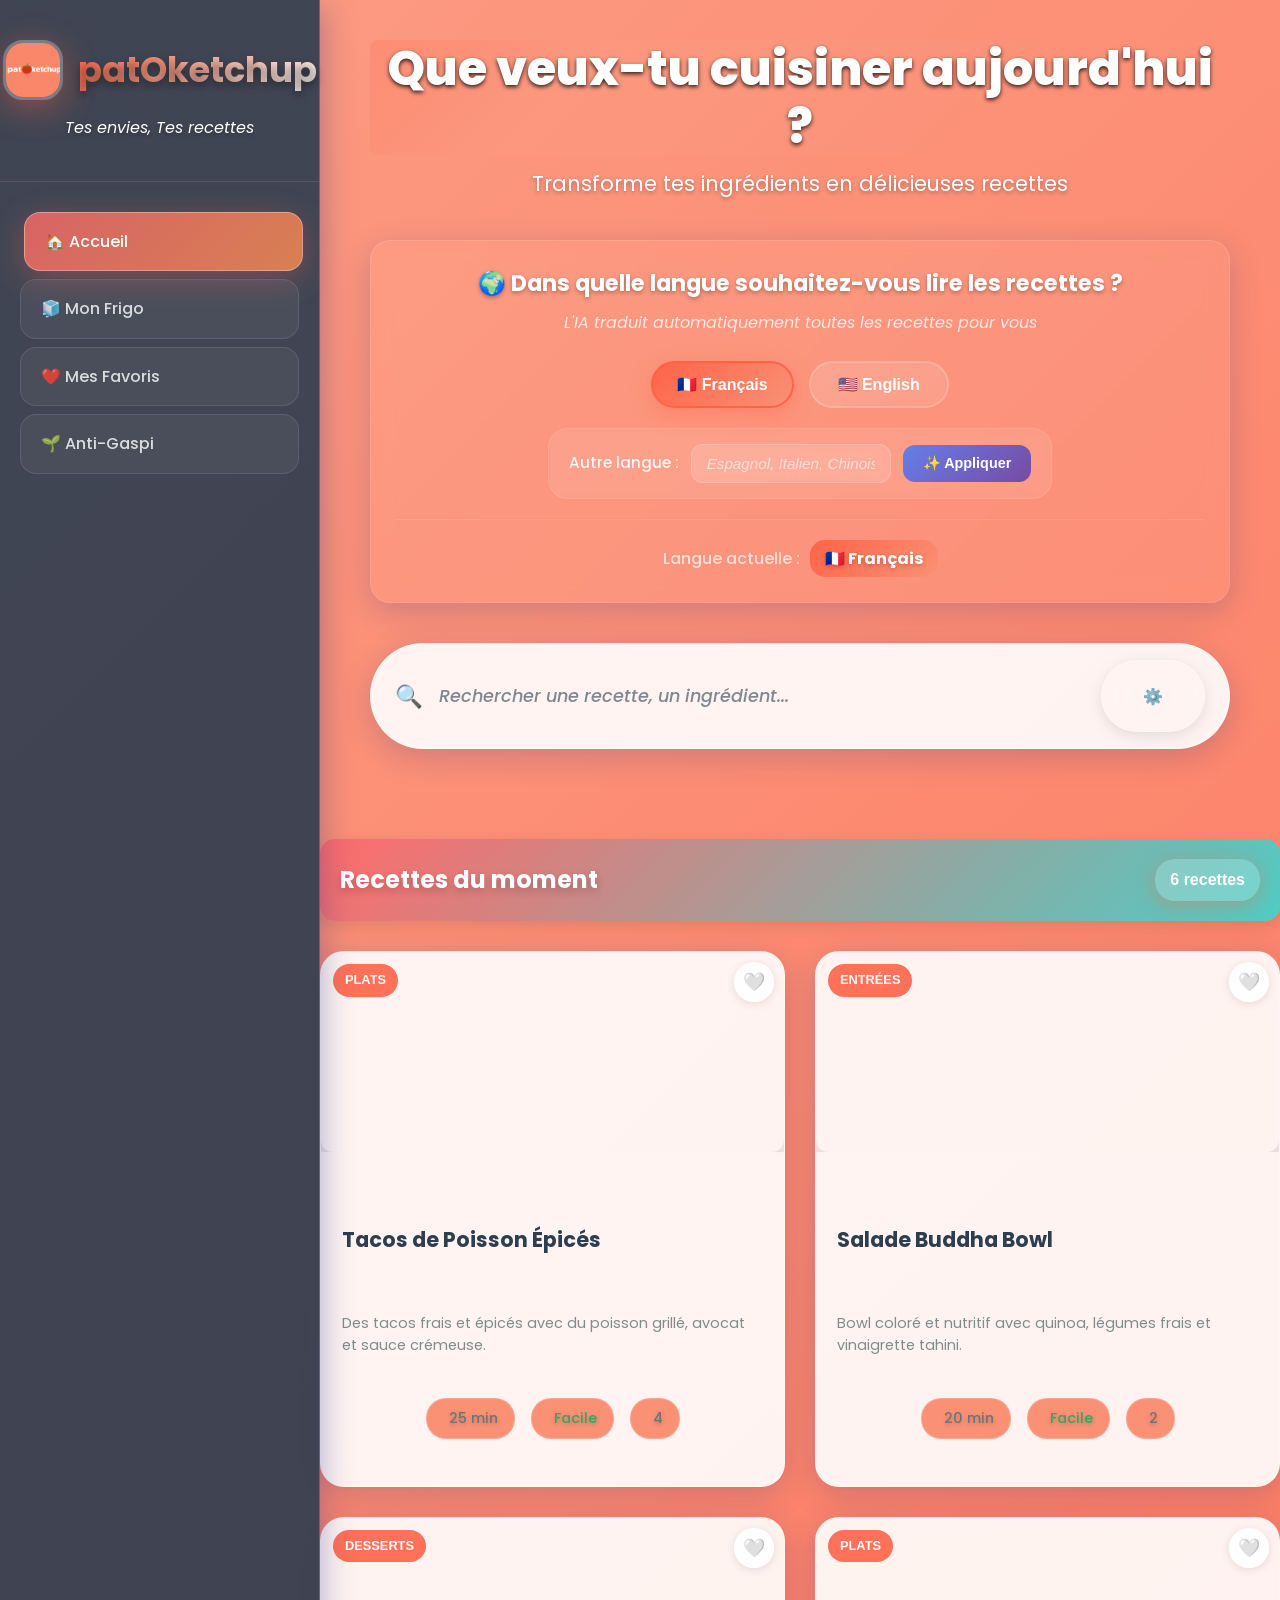
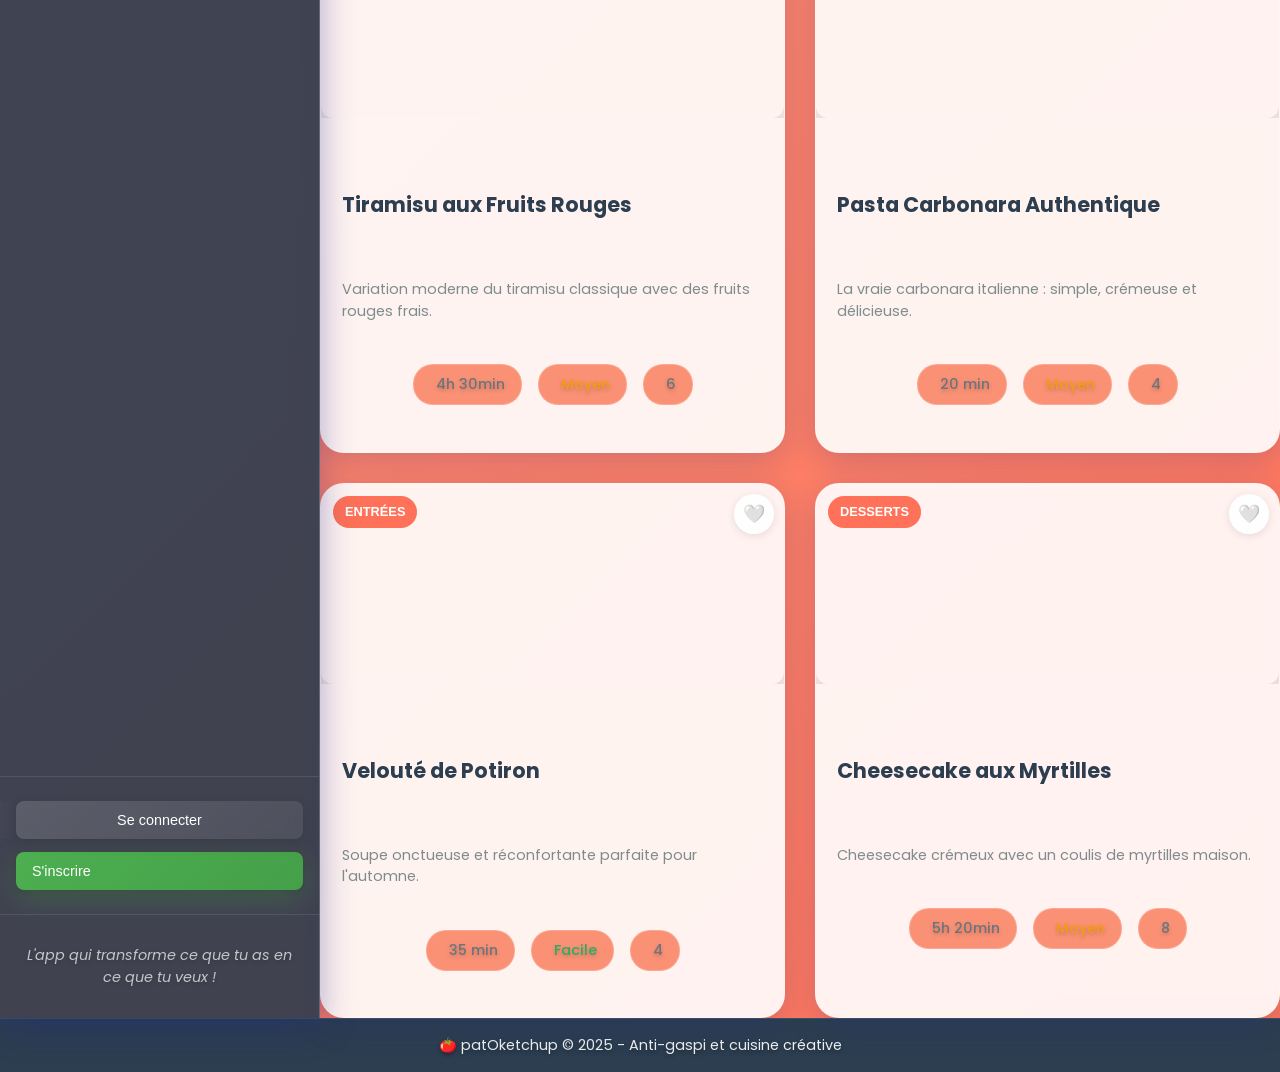
==== commit 7e4ab058: "✨ Améliorations majeures PatOketchup 🎨 Design & UX: - Augmentation taille onglets Anti-Gaspi pour me" ====
--- a/index.html
+++ b/index.html
@@ -4,9 +4,7 @@
     <meta charset="UTF-8">
     <meta name="viewport" content="width=device-width, initial-scale=1.0">
     <title>patOketchup - Tes envies, Tes recettes</title>
-    <meta na                            <button type="button" class="suggestion-chip" data-ingredient="pâtes">🍝 Pâtes</button>
-                            <button type="button" class="suggestion-chip" data-ingredient="fromage">🧀 Fromage</button>
-                            <button type="button" class="suggestion-chip" data-ingredient="tomates">🍅 Tomates</button>"description" content="Transforme ce que tu as en ce que tu veux ! Trouve des recettes délicieuses avec tes ingrédients.">
+    <meta name="description" content="Transforme ce que tu as en ce que tu veux ! Trouve des recettes délicieuses avec tes ingrédients.">
     <link rel="stylesheet" href="style.css">
     <link rel="preconnect" href="https://fonts.googleapis.com">
     <link rel="preconnect" href="https://fonts.gstatic.com" crossorigin>
@@ -213,7 +211,7 @@
                             <span class="suggestions-label">Ingrédients populaires :</span>
                             <button type="button" class="suggestion-chip" data-ingredient="œufs">🥚 Œufs</button>
                             <button type="button" class="suggestion-chip" data-ingredient="pâtes">🍝 Pâtes</button>
-                            <button type="button" class="suggestion-chip" data-ingredient="fromage">� Fromage</button>
+                            <button type="button" class="suggestion-chip" data-ingredient="fromage">🧀 Fromage</button>
                             <button type="button" class="suggestion-chip" data-ingredient="tomates">🍅 Tomates</button>
                             <button type="button" class="suggestion-chip" data-ingredient="oignons">🧅 Oignons</button>
                             <button type="button" class="suggestion-chip" data-ingredient="ail">🧄 Ail</button>
--- a/style.css
+++ b/style.css
@@ -5,6 +5,11 @@
     margin: 0;
     padding: 0;
     box-sizing: border-box;
+}
+
+html {
+    scroll-behavior: smooth;
+    overflow-y: auto;
 }
 
 /* ========================================
@@ -672,8 +677,9 @@
     background-size: 400% 400%;
     animation: gradientShift 8s ease infinite;
     color: #2d3748;
-    height: 100vh;
+    min-height: 100vh;
     overflow-x: hidden;
+    overflow-y: auto;
 }
 
 @keyframes gradientShift {
@@ -686,7 +692,7 @@
 ======================================== */
 .dashboard-layout {
     display: flex;
-    height: 100vh;
+    min-height: 100vh;
     width: 100%;
 }
 
@@ -825,13 +831,14 @@
     background: rgba(255, 255, 255, 0.1);
     display: flex;
     flex-direction: column;
-    overflow-y: auto;
+    min-height: 100vh;
 }
 
 .content-container {
     flex: 1;
     padding: 40px 50px;
     max-width: none;
+    overflow-y: visible;
 }
 
 /* EN-TÊTE MODERNE */
@@ -2498,69 +2505,191 @@
 ======================================== */
 
 .frigo-section {
-    padding: 20px 0;
+    padding: 40px 0;
+    background: linear-gradient(145deg, 
+        rgba(26, 35, 126, 0.1), 
+        rgba(164, 69, 178, 0.05),
+        rgba(74, 144, 226, 0.1)
+    );
+    border-radius: 25px;
+    backdrop-filter: blur(10px);
+    border: 1px solid rgba(255, 255, 255, 0.1);
+    box-shadow: 
+        0 8px 32px rgba(31, 38, 135, 0.15),
+        inset 0 1px 0 rgba(255, 255, 255, 0.1);
+    position: relative;
+    overflow: visible;
+}
+
+.frigo-section::before {
+    content: '';
+    position: absolute;
+    top: 0;
+    left: -100%;
+    width: 100%;
+    height: 100%;
+    background: linear-gradient(90deg, 
+        transparent, 
+        rgba(255, 255, 255, 0.1), 
+        transparent
+    );
+    animation: shimmer 3s infinite;
+    border-radius: 25px;
+    overflow: hidden;
+    z-index: 1;
+}
+
+@keyframes shimmer {
+    0% { left: -100%; }
+    100% { left: 100%; }
 }
 
 .frigo-header {
     text-align: center;
-    margin-bottom: 40px;
+    margin-bottom: 50px;
+    position: relative;
+    z-index: 2;
 }
 
 .frigo-title {
-    font-size: 2.5rem;
-    font-weight: 700;
-    color: #ffffff;
-    margin-bottom: 12px;
-    text-shadow: 0 4px 12px rgba(0, 0, 0, 0.8);
-    background: rgba(0, 0, 0, 0.3);
-    padding: 1rem 1.5rem;
-    border-radius: 15px;
-    text-align: center;
-    border: 2px solid rgba(255, 134, 83, 0.5);
+    font-size: 3rem;
+    font-weight: 800;
+    background: linear-gradient(135deg, 
+        #667eea 0%, 
+        #764ba2 25%, 
+        #f093fb 50%, 
+        #f5576c 75%, 
+        #4facfe 100%
+    );
+    background-size: 300% 300%;
+    -webkit-background-clip: text;
+    -webkit-text-fill-color: transparent;
+    background-clip: text;
+    animation: gradientMove 4s ease infinite;
+    margin-bottom: 20px;
+    text-shadow: none;
+    filter: drop-shadow(0 4px 12px rgba(0, 0, 0, 0.3));
+    position: relative;
+}
+
+@keyframes gradientMove {
+    0%, 100% { background-position: 0% 50%; }
+    50% { background-position: 100% 50%; }
 }
 
 .frigo-subtitle {
-    font-size: 1.2rem;
+    font-size: 1.3rem;
     color: #ffffff;
     font-weight: 500;
-    text-shadow: 0 2px 8px rgba(0, 0, 0, 0.8);
-    background: rgba(0, 0, 0, 0.2);
-    padding: 0.8rem 1.2rem;
-    border-radius: 12px;
+    background: linear-gradient(135deg, 
+        rgba(255, 255, 255, 0.15), 
+        rgba(255, 255, 255, 0.05)
+    );
+    backdrop-filter: blur(20px);
+    padding: 1.2rem 2rem;
+    border-radius: 20px;
     text-align: center;
-    margin-bottom: 1.5rem;
+    margin-bottom: 2rem;
+    border: 1px solid rgba(255, 255, 255, 0.2);
+    box-shadow: 
+        0 8px 32px rgba(31, 38, 135, 0.2),
+        inset 0 1px 0 rgba(255, 255, 255, 0.1);
+    text-shadow: 0 2px 8px rgba(0, 0, 0, 0.3);
+    transition: all 0.3s cubic-bezier(0.4, 0, 0.2, 1);
+}
+
+.frigo-subtitle:hover {
+    transform: translateY(-2px);
+    box-shadow: 
+        0 12px 40px rgba(31, 38, 135, 0.3),
+        inset 0 1px 0 rgba(255, 255, 255, 0.2);
 }
 
 /* Zone d'ajout d'ingrédients */
 .ingredients-input-section {
-    background: rgba(255, 255, 255, 0.1);
-    border-radius: 24px;
-    padding: 30px;
-    margin-bottom: 40px;
-    border: 1px solid rgba(255, 255, 255, 0.2);
-    box-shadow: 0 8px 32px rgba(31, 38, 135, 0.2);
+    background: linear-gradient(145deg, 
+        rgba(255, 255, 255, 0.12), 
+        rgba(255, 255, 255, 0.08)
+    );
+    backdrop-filter: blur(25px);
+    border-radius: 30px;
+    padding: 40px;
+    margin-bottom: 50px;
+    border: 1px solid rgba(255, 255, 255, 0.25);
+    box-shadow: 
+        0 8px 32px rgba(31, 38, 135, 0.2),
+        inset 0 1px 0 rgba(255, 255, 255, 0.15),
+        0 0 0 1px rgba(255, 255, 255, 0.05);
+    position: relative;
+    overflow: hidden;
+    transition: all 0.3s cubic-bezier(0.4, 0, 0.2, 1);
+}
+
+.ingredients-input-section::before {
+    content: '';
+    position: absolute;
+    top: 0;
+    left: 0;
+    right: 0;
+    bottom: 0;
+    background: linear-gradient(135deg, 
+        rgba(255, 255, 255, 0.1) 0%, 
+        transparent 50%, 
+        rgba(255, 255, 255, 0.05) 100%
+    );
+    border-radius: 30px;
+    z-index: 1;
+}
+
+.ingredients-input-section > * {
+    position: relative;
+    z-index: 2;
+}
+
+.ingredients-input-section:hover {
+    transform: translateY(-3px);
+    box-shadow: 
+        0 12px 40px rgba(31, 38, 135, 0.25),
+        inset 0 1px 0 rgba(255, 255, 255, 0.2),
+        0 0 0 1px rgba(255, 255, 255, 0.1);
 }
 
 .add-ingredient-bar {
     display: flex;
     align-items: center;
-    background: rgba(255, 255, 255, 0.9);
+    background: linear-gradient(135deg, 
+        rgba(255, 255, 255, 0.95), 
+        rgba(255, 255, 255, 0.9)
+    );
+    backdrop-filter: blur(20px);
     border-radius: 50px;
-    padding: 16px 24px;
-    margin-bottom: 20px;
-    box-shadow: 0 4px 20px rgba(31, 38, 135, 0.2);
+    padding: 20px 30px;
+    margin-bottom: 30px;
+    box-shadow: 
+        0 8px 25px rgba(31, 38, 135, 0.15),
+        inset 0 1px 0 rgba(255, 255, 255, 0.8);
+    border: 1px solid rgba(255, 255, 255, 0.4);
+    transition: all 0.3s cubic-bezier(0.4, 0, 0.2, 1);
+}
+
+.add-ingredient-bar:hover {
+    transform: translateY(-2px);
+    box-shadow: 
+        0 12px 35px rgba(31, 38, 135, 0.2),
+        inset 0 1px 0 rgba(255, 255, 255, 0.9);
 }
 
 .ingredient-icon {
-    font-size: 1.4rem;
-    margin-right: 16px;
+    font-size: 1.6rem;
+    margin-right: 20px;
+    filter: drop-shadow(0 2px 4px rgba(0, 0, 0, 0.1));
 }
 
 .ingredient-input {
     flex: 1;
     border: none;
     outline: none;
-    font-size: 1.1rem;
+    font-size: 1.2rem;
     font-family: 'Poppins', sans-serif;
     color: #2c3e50;
     background: transparent;
@@ -2570,183 +2699,424 @@
 .ingredient-input::placeholder {
     color: rgba(44, 62, 80, 0.6);
     font-style: italic;
+    font-weight: 400;
 }
 
 .add-ingredient-btn {
-    background: linear-gradient(135deg, #FF6347, #FA9175);
+    background: linear-gradient(135deg, 
+        #667eea 0%, 
+        #764ba2 50%, 
+        #f093fb 100%
+    );
+    background-size: 200% 200%;
     color: #FFFFFF;
     border: none;
-    padding: 12px 20px;
-    border-radius: 30px;
-    font-size: 1rem;
-    font-weight: 600;
+    padding: 15px 25px;
+    border-radius: 35px;
+    font-size: 1.1rem;
+    font-weight: 700;
     cursor: pointer;
-    transition: all 0.3s ease;
-    box-shadow: 0 4px 16px rgba(255, 99, 71, 0.4);
+    transition: all 0.4s cubic-bezier(0.4, 0, 0.2, 1);
+    box-shadow: 
+        0 6px 20px rgba(102, 126, 234, 0.4),
+        inset 0 1px 0 rgba(255, 255, 255, 0.3);
+    text-transform: uppercase;
+    letter-spacing: 0.5px;
+    animation: gradientShift 3s ease infinite;
+}
+
+@keyframes gradientShift {
+    0%, 100% { background-position: 0% 50%; }
+    50% { background-position: 100% 50%; }
 }
 
 .add-ingredient-btn:hover {
-    transform: translateY(-2px);
-    box-shadow: 0 6px 20px rgba(255, 99, 71, 0.6);
+    transform: translateY(-3px) scale(1.05);
+    box-shadow: 
+        0 10px 30px rgba(102, 126, 234, 0.6),
+        inset 0 1px 0 rgba(255, 255, 255, 0.4);
+}
+
+.add-ingredient-btn:active {
+    transform: translateY(-1px) scale(1.02);
 }
 
 /* Suggestions d'ingrédients */
 .ingredient-suggestions {
     display: flex;
-    gap: 12px;
+    gap: 15px;
     align-items: center;
     flex-wrap: wrap;
+    padding: 10px;
 }
 
 .suggestions-label {
-    font-weight: 600;
-    color: #ffffff;
-    margin-right: 8px;
-    text-shadow: 0 2px 4px rgba(0, 0, 0, 0.3);
+    font-weight: 700;
+    font-size: 1.1rem;
+    background: linear-gradient(135deg, #ffffff, #f0f0f0);
+    -webkit-background-clip: text;
+    -webkit-text-fill-color: transparent;
+    background-clip: text;
+    margin-right: 12px;
+    text-shadow: none;
+    filter: drop-shadow(0 2px 4px rgba(0, 0, 0, 0.3));
 }
 
 .suggestion-chip {
-    background: rgba(255, 255, 255, 0.8);
-    border: 1px solid rgba(255, 255, 255, 0.3);
-    color: #666;
-    padding: 8px 16px;
-    border-radius: 20px;
-    font-size: 0.9rem;
-    font-weight: 500;
-    cursor: pointer;
-    transition: all 0.3s ease;
-    white-space: nowrap;
-}
-
-.suggestion-chip:hover {
-    background: rgba(255, 255, 255, 0.95);
-    transform: translateY(-2px);
-    box-shadow: 0 4px 16px rgba(31, 38, 135, 0.2);
-}
-
-/* Liste des ingrédients sélectionnés */
-.selected-ingredients {
-    background: rgba(0, 0, 0, 0.3);
-    border-radius: 20px;
-    padding: 25px;
-    margin-bottom: 30px;
-    border: 2px solid rgba(255, 134, 83, 0.3);
-    backdrop-filter: blur(10px);
-}
-
-.ingredients-list-title {
-    font-size: 1.3rem;
-    font-weight: 700;
-    color: #ffffff;
-    margin-bottom: 16px;
-    text-shadow: 0 2px 8px rgba(0, 0, 0, 0.7);
-    background: rgba(0, 0, 0, 0.4);
-    padding: 0.8rem 1.2rem;
-    border-radius: 12px;
-    border-left: 4px solid #ff8653;
-}
-
-.ingredients-list {
-    display: flex;
-    gap: 15px;
-    flex-wrap: wrap;
-    margin-bottom: 20px;
-    background: rgba(0, 0, 0, 0.2);
-    padding: 1.5rem;
-    border-radius: 15px;
-    border: 1px solid rgba(255, 255, 255, 0.1);
-    min-height: 60px;
-    align-items: flex-start;
-    align-content: flex-start;
-}
-
-.empty-ingredients {
-    text-align: center;
-    padding: 30px;
-    color: #ffffff;
-    font-style: italic;
-    background: rgba(0, 0, 0, 0.3);
-    border-radius: 12px;
-    border: 1px solid rgba(255, 255, 255, 0.2);
-    font-weight: 500;
-    text-shadow: 0 1px 4px rgba(0, 0, 0, 0.8);
-}
-
-.ingredient-item {
-    background: linear-gradient(135deg, #FF6347, #FA9175);
-    color: #ffffff;
-    padding: 10px 16px;
-    border-radius: 25px;
-    font-size: 0.9rem;
-    font-weight: 500;
-    display: flex;
-    align-items: center;
-    gap: 8px;
-    box-shadow: 0 4px 16px rgba(255, 99, 71, 0.3);
-    animation: slideInUp 0.3s ease;
-}
-
-.ingredient-remove {
-    background: rgba(255, 255, 255, 0.2);
-    border: none;
-    color: #ffffff;
-    width: 20px;
-    height: 20px;
-    border-radius: 50%;
-    cursor: pointer;
-    display: flex;
-    align-items: center;
-    justify-content: center;
-    font-size: 0.8rem;
-    transition: all 0.2s ease;
-}
-
-.ingredient-remove:hover {
-    background: rgba(255, 255, 255, 0.4);
-    transform: scale(1.1);
-}
-
-/* Actions des ingrédients */
-.ingredients-actions {
-    display: flex;
-    gap: 16px;
-    justify-content: center;
-}
-
-.btn-search-recipes,
-.btn-clear-ingredients {
-    padding: 12px 24px;
-    border: none;
+    background: linear-gradient(135deg, 
+        rgba(255, 255, 255, 0.9), 
+        rgba(255, 255, 255, 0.7)
+    );
+    backdrop-filter: blur(15px);
+    border: 1px solid rgba(255, 255, 255, 0.4);
+    color: #2c3e50;
+    padding: 12px 18px;
     border-radius: 25px;
     font-size: 1rem;
     font-weight: 600;
     cursor: pointer;
-    transition: all 0.3s ease;
-    display: flex;
-    align-items: center;
-    gap: 8px;
+    transition: all 0.3s cubic-bezier(0.4, 0, 0.2, 1);
+    white-space: nowrap;
+    box-shadow: 
+        0 4px 15px rgba(31, 38, 135, 0.1),
+        inset 0 1px 0 rgba(255, 255, 255, 0.8);
+    position: relative;
+    overflow: hidden;
+}
+
+.suggestion-chip::before {
+    content: '';
+    position: absolute;
+    top: 0;
+    left: -100%;
+    width: 100%;
+    height: 100%;
+    background: linear-gradient(90deg, 
+        transparent, 
+        rgba(255, 255, 255, 0.4), 
+        transparent
+    );
+    transition: left 0.5s ease;
+}
+
+.suggestion-chip:hover {
+    background: linear-gradient(135deg, 
+        rgba(102, 126, 234, 0.9), 
+        rgba(118, 75, 162, 0.8)
+    );
+    color: #ffffff;
+    transform: translateY(-3px) scale(1.05);
+    box-shadow: 
+        0 8px 25px rgba(102, 126, 234, 0.4),
+        inset 0 1px 0 rgba(255, 255, 255, 0.3);
+}
+
+.suggestion-chip:hover::before {
+    left: 100%;
+}
+
+.suggestion-chip:active {
+    transform: translateY(-1px) scale(1.02);
+}
+
+/* Liste des ingrédients sélectionnés */
+.selected-ingredients {
+    background: linear-gradient(145deg, 
+        rgba(255, 255, 255, 0.1), 
+        rgba(255, 255, 255, 0.05)
+    );
+    backdrop-filter: blur(25px);
+    border-radius: 25px;
+    padding: 35px;
+    margin-bottom: 40px;
+    border: 1px solid rgba(255, 255, 255, 0.2);
+    box-shadow: 
+        0 8px 32px rgba(31, 38, 135, 0.2),
+        inset 0 1px 0 rgba(255, 255, 255, 0.1);
+    position: relative;
+    overflow: hidden;
+}
+
+.selected-ingredients::before {
+    content: '';
+    position: absolute;
+    top: 0;
+    left: 0;
+    right: 0;
+    bottom: 0;
+    background: linear-gradient(135deg, 
+        rgba(102, 126, 234, 0.1) 0%, 
+        transparent 50%, 
+        rgba(118, 75, 162, 0.1) 100%
+    );
+    border-radius: 25px;
+    z-index: 1;
+}
+
+.selected-ingredients > * {
+    position: relative;
+    z-index: 2;
+}
+
+.ingredients-list-title {
+    font-size: 1.5rem;
+    font-weight: 800;
+    background: linear-gradient(135deg, 
+        #ffffff 0%, 
+        #f0f0f0 50%, 
+        #ffffff 100%
+    );
+    -webkit-background-clip: text;
+    -webkit-text-fill-color: transparent;
+    background-clip: text;
+    margin-bottom: 20px;
+    text-shadow: none;
+    filter: drop-shadow(0 3px 6px rgba(0, 0, 0, 0.3));
+    padding: 0.8rem 0;
+    border-left: 4px solid;
+    border-image: linear-gradient(135deg, #667eea, #764ba2) 1;
+    padding-left: 1rem;
+}
+
+.ingredients-list {
+    display: flex;
+    gap: 18px;
+    flex-wrap: wrap;
+    margin-bottom: 25px;
+    background: linear-gradient(135deg, 
+        rgba(255, 255, 255, 0.08), 
+        rgba(255, 255, 255, 0.04)
+    );
+    backdrop-filter: blur(20px);
+    padding: 25px;
+    border-radius: 20px;
+    border: 1px solid rgba(255, 255, 255, 0.15);
+    min-height: 80px;
+    align-items: flex-start;
+    box-shadow: inset 0 1px 0 rgba(255, 255, 255, 0.1);
+}
+
+.empty-ingredients {
+    text-align: center;
+    padding: 40px;
+    background: linear-gradient(135deg, 
+        rgba(255, 255, 255, 0.08), 
+        rgba(255, 255, 255, 0.04)
+    );
+    backdrop-filter: blur(15px);
+    border-radius: 18px;
+    border: 1px dashed rgba(255, 255, 255, 0.3);
+    font-weight: 500;
+    font-size: 1.1rem;
+    color: #ffffff;
+    text-shadow: 0 2px 4px rgba(0, 0, 0, 0.3);
+    transition: all 0.3s cubic-bezier(0.4, 0, 0.2, 1);
+}
+
+.empty-ingredients:hover {
+    transform: translateY(-2px);
+    border-color: rgba(255, 255, 255, 0.5);
+    background: linear-gradient(135deg, 
+        rgba(255, 255, 255, 0.12), 
+        rgba(255, 255, 255, 0.08)
+    );
+}
+
+.ingredient-item {
+    background: linear-gradient(135deg, 
+        #667eea 0%, 
+        #764ba2 50%, 
+        #f093fb 100%
+    );
+    background-size: 200% 200%;
+    color: #ffffff;
+    padding: 14px 20px;
+    border-radius: 30px;
+    font-size: 1rem;
+    font-weight: 600;
+    display: flex;
+    align-items: center;
+    gap: 12px;
+    box-shadow: 
+        0 6px 20px rgba(102, 126, 234, 0.3),
+        inset 0 1px 0 rgba(255, 255, 255, 0.3);
+    animation: slideInUp 0.4s cubic-bezier(0.4, 0, 0.2, 1);
+    transition: all 0.3s cubic-bezier(0.4, 0, 0.2, 1);
+    border: 1px solid rgba(255, 255, 255, 0.2);
+    position: relative;
+    overflow: hidden;
+}
+
+.ingredient-item::before {
+    content: '';
+    position: absolute;
+    top: 0;
+    left: -100%;
+    width: 100%;
+    height: 100%;
+    background: linear-gradient(90deg, 
+        transparent, 
+        rgba(255, 255, 255, 0.2), 
+        transparent
+    );
+    transition: left 0.5s ease;
+}
+
+.ingredient-item:hover {
+    transform: translateY(-3px) scale(1.05);
+    box-shadow: 
+        0 10px 30px rgba(102, 126, 234, 0.4),
+        inset 0 1px 0 rgba(255, 255, 255, 0.4);
+    background-position: 100% 50%;
+}
+
+.ingredient-item:hover::before {
+    left: 100%;
+}
+
+.ingredient-remove {
+    background: rgba(255, 255, 255, 0.2);
+    backdrop-filter: blur(10px);
+    border: 1px solid rgba(255, 255, 255, 0.3);
+    color: #ffffff;
+    width: 24px;
+    height: 24px;
+    border-radius: 50%;
+    cursor: pointer;
+    display: flex;
+    align-items: center;
+    justify-content: center;
+    font-size: 0.9rem;
+    font-weight: 700;
+    transition: all 0.3s cubic-bezier(0.4, 0, 0.2, 1);
+    box-shadow: 0 2px 8px rgba(0, 0, 0, 0.2);
+}
+
+.ingredient-remove:hover {
+    background: rgba(255, 99, 71, 0.8);
+    border-color: rgba(255, 99, 71, 0.6);
+    transform: scale(1.15);
+    box-shadow: 0 4px 12px rgba(255, 99, 71, 0.4);
+}
+
+/* Actions des ingrédients */
+.ingredients-actions {
+    display: flex;
+    gap: 20px;
+    justify-content: center;
+    flex-wrap: wrap;
+    margin-top: 10px;
+}
+
+.btn-search-recipes,
+.btn-clear-ingredients,
+.btn-ai-suggestions {
+    padding: 15px 28px;
+    border: none;
+    border-radius: 30px;
+    font-size: 1.1rem;
+    font-weight: 700;
+    cursor: pointer;
+    transition: all 0.4s cubic-bezier(0.4, 0, 0.2, 1);
+    display: flex;
+    align-items: center;
+    gap: 10px;
+    text-transform: uppercase;
+    letter-spacing: 0.5px;
+    position: relative;
+    overflow: hidden;
+    backdrop-filter: blur(20px);
+    border: 1px solid rgba(255, 255, 255, 0.2);
 }
 
 .btn-search-recipes {
-    background: linear-gradient(135deg, #FF6347, #FA9175);
+    background: linear-gradient(135deg, 
+        #667eea 0%, 
+        #764ba2 50%, 
+        #f093fb 100%
+    );
+    background-size: 200% 200%;
     color: #ffffff;
-    box-shadow: 0 4px 20px rgba(255, 99, 71, 0.4);
-}
-
-.btn-search-recipes:hover {
-    transform: translateY(-2px);
-    box-shadow: 0 6px 24px rgba(255, 99, 71, 0.6);
+    box-shadow: 
+        0 6px 25px rgba(102, 126, 234, 0.4),
+        inset 0 1px 0 rgba(255, 255, 255, 0.3);
+    animation: gradientMove 4s ease infinite;
+}
+
+.btn-ai-suggestions {
+    background: linear-gradient(135deg, 
+        #f093fb 0%, 
+        #f5576c 50%, 
+        #4facfe 100%
+    );
+    background-size: 200% 200%;
+    color: #ffffff;
+    box-shadow: 
+        0 6px 25px rgba(240, 147, 251, 0.4),
+        inset 0 1px 0 rgba(255, 255, 255, 0.3);
+    animation: gradientMove 4s ease infinite reverse;
 }
 
 .btn-clear-ingredients {
-    background: rgba(255, 255, 255, 0.2);
+    background: linear-gradient(135deg, 
+        rgba(255, 255, 255, 0.15), 
+        rgba(255, 255, 255, 0.05)
+    );
     color: #ffffff;
     border: 1px solid rgba(255, 255, 255, 0.3);
+    box-shadow: 
+        0 6px 25px rgba(31, 38, 135, 0.2),
+        inset 0 1px 0 rgba(255, 255, 255, 0.2);
+}
+
+.btn-search-recipes::before,
+.btn-ai-suggestions::before,
+.btn-clear-ingredients::before {
+    content: '';
+    position: absolute;
+    top: 0;
+    left: -100%;
+    width: 100%;
+    height: 100%;
+    background: linear-gradient(90deg, 
+        transparent, 
+        rgba(255, 255, 255, 0.3), 
+        transparent
+    );
+    transition: left 0.6s ease;
+}
+
+.btn-search-recipes:hover,
+.btn-ai-suggestions:hover {
+    transform: translateY(-4px) scale(1.05);
+    box-shadow: 
+        0 10px 35px rgba(102, 126, 234, 0.6),
+        inset 0 1px 0 rgba(255, 255, 255, 0.4);
+    background-position: 100% 50%;
 }
 
 .btn-clear-ingredients:hover {
-    background: rgba(255, 255, 255, 0.3);
-    transform: translateY(-2px);
+    background: linear-gradient(135deg, 
+        rgba(255, 99, 71, 0.8), 
+        rgba(255, 99, 71, 0.6)
+    );
+    transform: translateY(-4px) scale(1.05);
+    box-shadow: 
+        0 10px 35px rgba(255, 99, 71, 0.5),
+        inset 0 1px 0 rgba(255, 255, 255, 0.4);
+    border-color: rgba(255, 99, 71, 0.6);
+}
+
+.btn-search-recipes:hover::before,
+.btn-ai-suggestions:hover::before,
+.btn-clear-ingredients:hover::before {
+    left: 100%;
+}
+
+.btn-search-recipes:active,
+.btn-ai-suggestions:active,
+.btn-clear-ingredients:active {
+    transform: translateY(-2px) scale(1.02);
 }
 
 /* Résultats de recherche par ingrédients */
@@ -2813,7 +3183,264 @@
 }
 
 /* Responsive */
+/* ========================================
+   RESPONSIVE DESIGN - MON FRIGO
+========================================= */
+
+/* Tablettes et écrans moyens */
+@media (max-width: 992px) {
+    .frigo-section {
+        padding: 30px 15px;
+        margin: 0 10px;
+    }
+    
+    .frigo-title {
+        font-size: 2.5rem;
+        margin-bottom: 15px;
+    }
+    
+    .frigo-subtitle {
+        font-size: 1.2rem;
+        padding: 1rem 1.5rem;
+    }
+    
+    .ingredients-input-section {
+        padding: 35px 25px;
+        margin-bottom: 40px;
+    }
+    
+    .add-ingredient-bar {
+        padding: 18px 25px;
+        margin-bottom: 25px;
+    }
+    
+    .ingredient-input {
+        font-size: 1.1rem;
+    }
+    
+    .add-ingredient-btn {
+        padding: 14px 22px;
+        font-size: 1rem;
+    }
+    
+    .suggestion-chip {
+        padding: 11px 16px;
+        font-size: 0.95rem;
+    }
+    
+    .selected-ingredients {
+        padding: 30px 25px;
+    }
+    
+    .ingredients-actions {
+        gap: 18px;
+        flex-wrap: wrap;
+        justify-content: center;
+    }
+    
+    .btn-search-recipes,
+    .btn-clear-ingredients,
+    .btn-ai-suggestions {
+        padding: 14px 25px;
+        font-size: 1rem;
+    }
+}
+
+/* Mobile et petits écrans */
 @media (max-width: 768px) {
+    .frigo-section {
+        padding: 25px 10px;
+        margin: 0 5px;
+        border-radius: 20px;
+    }
+    
+    .frigo-header {
+        margin-bottom: 35px;
+    }
+    
+    .frigo-title {
+        font-size: 2rem;
+        margin-bottom: 12px;
+    }
+    
+    .frigo-subtitle {
+        font-size: 1.1rem;
+        padding: 0.9rem 1.2rem;
+        margin-bottom: 1.5rem;
+    }
+    
+    .ingredients-input-section {
+        padding: 25px 20px;
+        margin-bottom: 35px;
+        border-radius: 25px;
+    }
+    
+    .add-ingredient-bar {
+        padding: 15px 20px;
+        margin-bottom: 20px;
+        flex-direction: column;
+        gap: 15px;
+        border-radius: 20px;
+    }
+    
+    .ingredient-icon {
+        font-size: 1.4rem;
+        margin-right: 0;
+        margin-bottom: 5px;
+    }
+    
+    .ingredient-input {
+        font-size: 1rem;
+        text-align: center;
+    }
+    
+    .add-ingredient-btn {
+        padding: 12px 20px;
+        font-size: 0.95rem;
+        border-radius: 25px;
+        width: 100%;
+    }
+    
+    .ingredient-suggestions {
+        justify-content: center;
+        gap: 10px;
+    }
+    
+    .suggestions-label {
+        font-size: 1rem;
+        margin-right: 0;
+        margin-bottom: 10px;
+        width: 100%;
+        text-align: center;
+    }
+    
+    .suggestion-chip {
+        padding: 10px 14px;
+        font-size: 0.9rem;
+        border-radius: 20px;
+    }
+    
+    .selected-ingredients {
+        padding: 25px 15px;
+        margin-bottom: 30px;
+        border-radius: 20px;
+    }
+    
+    .ingredients-list-title {
+        font-size: 1.3rem;
+        text-align: center;
+        margin-bottom: 18px;
+    }
+    
+    .ingredients-list {
+        padding: 20px 15px;
+        gap: 12px;
+        min-height: 70px;
+        border-radius: 15px;
+        justify-content: center;
+    }
+    
+    .ingredient-item {
+        padding: 12px 16px;
+        font-size: 0.95rem;
+        border-radius: 25px;
+    }
+    
+    .ingredient-remove {
+        width: 22px;
+        height: 22px;
+        font-size: 0.85rem;
+    }
+    
+    .empty-ingredients {
+        padding: 30px 15px;
+        font-size: 1rem;
+    }
+    
+    .ingredients-actions {
+        flex-direction: column;
+        gap: 15px;
+        align-items: center;
+    }
+    
+    .btn-search-recipes,
+    .btn-clear-ingredients,
+    .btn-ai-suggestions {
+        padding: 12px 20px;
+        font-size: 0.95rem;
+        border-radius: 25px;
+        width: 100%;
+        max-width: 280px;
+    }
+    
+    /* Sections IA et résultats responsive */
+    .ai-suggestions-section {
+        padding: 20px 15px;
+        margin-bottom: 25px;
+        border-radius: 20px;
+    }
+    
+    .ai-title {
+        font-size: 1.4rem;
+        text-align: center;
+        margin-bottom: 15px;
+    }
+    
+    .ai-loading {
+        padding: 20px;
+        text-align: center;
+    }
+    
+    .ai-loading p {
+        font-size: 1rem;
+        margin-top: 10px;
+    }
+    
+    .ai-suggestion-card {
+        padding: 20px 15px;
+        margin-bottom: 15px;
+        border-radius: 15px;
+    }
+    
+    .ai-suggestion-card h4 {
+        font-size: 1.2rem;
+        margin-bottom: 10px;
+    }
+    
+    .ai-suggestion-card p {
+        font-size: 0.95rem;
+        line-height: 1.4;
+    }
+    
+    .frigo-results {
+        padding: 0 10px;
+    }
+    
+    .frigo-results-title {
+        font-size: 1.4rem;
+        text-align: center;
+        margin-bottom: 20px;
+    }
+    
+    .recipe-tabs {
+        flex-direction: column;
+        gap: 8px;
+        margin-bottom: 20px;
+    }
+    
+    .recipe-tab-btn {
+        padding: 12px 15px;
+        font-size: 0.95rem;
+        text-align: center;
+        border-radius: 15px;
+    }
+    
+    .frigo-recipes-grid {
+        grid-template-columns: 1fr;
+        gap: 20px;
+        padding: 0 10px;
+    }
+    
     .results-header {
         flex-direction: column;
         gap: 10px;
@@ -2823,30 +3450,109 @@
     .results-title {
         font-size: 1.3rem;
     }
+}
+
+/* Très petits écrans */
+@media (max-width: 480px) {
+    .frigo-section {
+        padding: 20px 8px;
+        margin: 0 2px;
+    }
     
     .frigo-title {
-        font-size: 2rem;
+        font-size: 1.8rem;
+    }
+    
+    .frigo-subtitle {
+        font-size: 1rem;
+        padding: 0.8rem 1rem;
     }
     
     .ingredients-input-section {
-        padding: 20px;
+        padding: 20px 15px;
+        margin-bottom: 30px;
     }
     
     .add-ingredient-bar {
-        padding: 12px 18px;
-    }
-    
-    .ingredient-suggestions {
-        justify-content: center;
+        padding: 12px 15px;
+    }
+    
+    .ingredient-input {
+        font-size: 0.95rem;
+    }
+    
+    .add-ingredient-btn {
+        padding: 10px 15px;
+        font-size: 0.9rem;
+    }
+    
+    .suggestion-chip {
+        padding: 8px 12px;
+        font-size: 0.85rem;
+        border-radius: 18px;
+    }
+    
+    .selected-ingredients {
+        padding: 20px 12px;
+    }
+    
+    .ingredients-list-title {
+        font-size: 1.2rem;
+    }
+    
+    .ingredients-list {
+        padding: 15px 10px;
+        gap: 10px;
+    }
+    
+    .ingredient-item {
+        padding: 10px 14px;
+        font-size: 0.9rem;
+        border-radius: 20px;
+    }
+    
+    .ingredient-remove {
+        width: 20px;
+        height: 20px;
+        font-size: 0.8rem;
+    }
+    
+    .btn-search-recipes,
+    .btn-clear-ingredients,
+    .btn-ai-suggestions {
+        padding: 10px 15px;
+        font-size: 0.9rem;
+        max-width: 250px;
+    }
+    
+    .empty-ingredients {
+        padding: 25px 10px;
+        font-size: 0.95rem;
+    }
+}
+
+/* Écrans très larges */
+@media (min-width: 1200px) {
+    .frigo-section {
+        max-width: 1000px;
+        margin: 0 auto;
+        padding: 50px 40px;
+    }
+    
+    .ingredients-input-section {
+        max-width: 800px;
+        margin: 0 auto 50px auto;
+        padding: 45px;
+    }
+    
+    .selected-ingredients {
+        max-width: 900px;
+        margin: 0 auto 40px auto;
     }
     
     .ingredients-actions {
-        flex-direction: column;
-    }
-    
-    .frigo-recipes-grid {
-        grid-template-columns: 1fr;
-        gap: 20px;
+        max-width: 600px;
+        margin: 0 auto;
     }
 }
 
@@ -3913,10 +4619,10 @@
 
 .filter-buttons {
     display: flex;
-    gap: 1rem;
+    gap: 1.6rem;
     flex-wrap: wrap;
     justify-content: center;
-    max-width: 800px;
+    max-width: 1100px;
     margin: 0 auto;
 }
 
@@ -3928,17 +4634,22 @@
     backdrop-filter: blur(20px);
     border: 1px solid rgba(255, 255, 255, 0.25);
     color: #FFFFFF;
-    padding: 1rem 1.8rem;
-    border-radius: 30px;
+    padding: 1.8rem 3.2rem;
+    border-radius: 40px;
     cursor: pointer;
     transition: all 0.4s cubic-bezier(0.4, 0, 0.2, 1);
-    font-weight: 600;
-    font-size: 0.95rem;
+    font-weight: 700;
+    font-size: 1rem;
     text-transform: uppercase;
-    letter-spacing: 0.3px;
+    letter-spacing: 0.4px;
     position: relative;
     overflow: hidden;
     box-shadow: 0 4px 15px rgba(0, 0, 0, 0.1);
+    min-height: 72px;
+    display: flex;
+    align-items: center;
+    justify-content: center;
+    white-space: nowrap;
 }
 
 .filter-btn::before {
@@ -4447,12 +5158,14 @@
     }
     
     .filter-buttons {
-        gap: 0.8rem;
+        gap: 1.2rem;
     }
     
     .filter-btn {
-        padding: 0.9rem 1.5rem;
-        font-size: 0.9rem;
+        padding: 1.6rem 2.8rem;
+        font-size: 0.95rem;
+        min-height: 65px;
+        font-weight: 700;
     }
 }
 
@@ -4469,12 +5182,14 @@
     
     .filter-buttons {
         justify-content: center;
-        gap: 0.6rem;
+        gap: 1rem;
     }
     
     .filter-btn {
-        padding: 0.8rem 1.2rem;
-        font-size: 0.85rem;
+        padding: 1.4rem 2.2rem;
+        font-size: 0.9rem;
+        min-height: 58px;
+        font-weight: 700;
     }
     
     .shop-actions {
@@ -4563,8 +5278,11 @@
     }
     
     .filter-btn {
-        padding: 0.7rem 1rem;
-        font-size: 0.8rem;
+        padding: 1.3rem 1.8rem;
+        font-size: 0.85rem;
+        min-height: 55px;
+        font-weight: 700;
+        letter-spacing: 0.3px;
     }
     
     .shop-card {
@@ -4583,3 +5301,18 @@
         font-size: 1.4rem;
     }
 }
+
+/* Très petits écrans - amélioration lisibilité */
+@media (max-width: 360px) {
+    .filter-btn {
+        padding: 1.2rem 1.5rem !important;
+        font-size: 0.8rem !important;
+        min-height: 50px !important;
+        letter-spacing: 0.2px !important;
+        border-radius: 30px !important;
+    }
+    
+    .filter-buttons {
+        gap: 0.8rem !important;
+    }
+}
